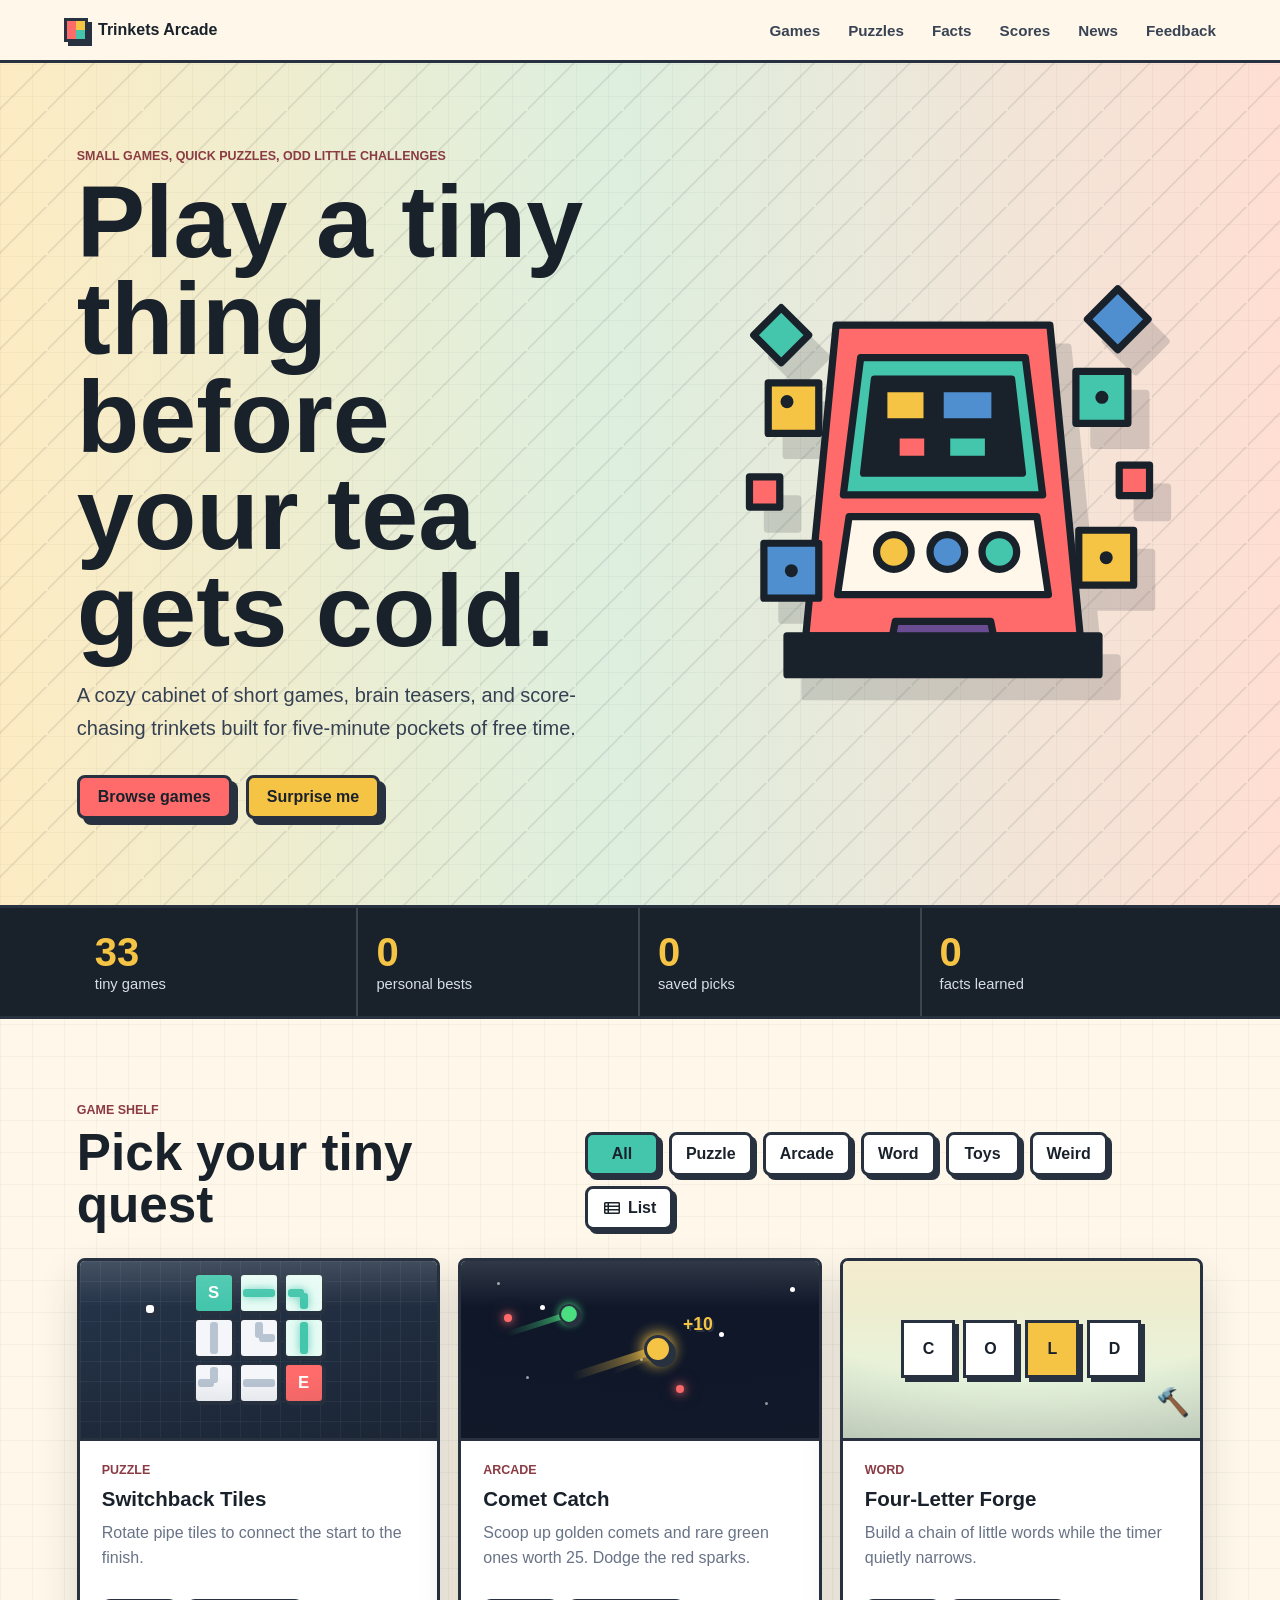
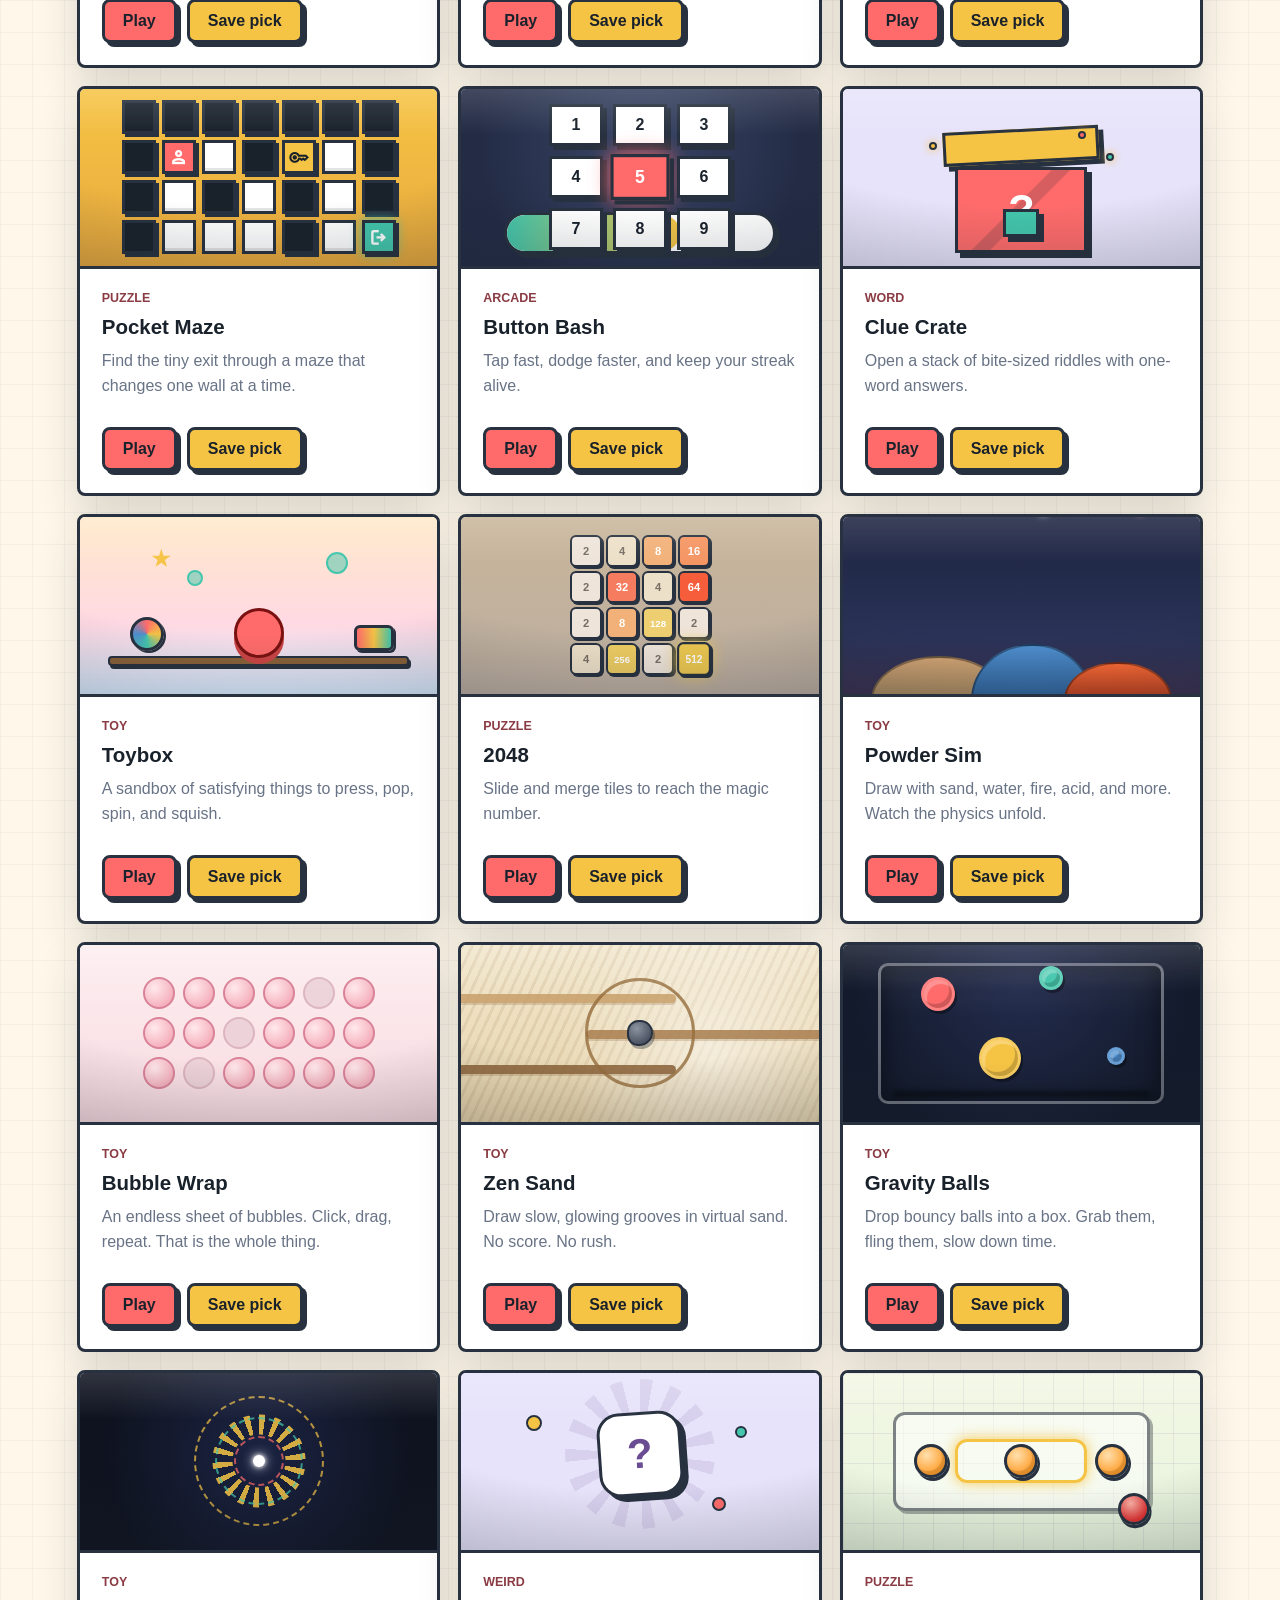
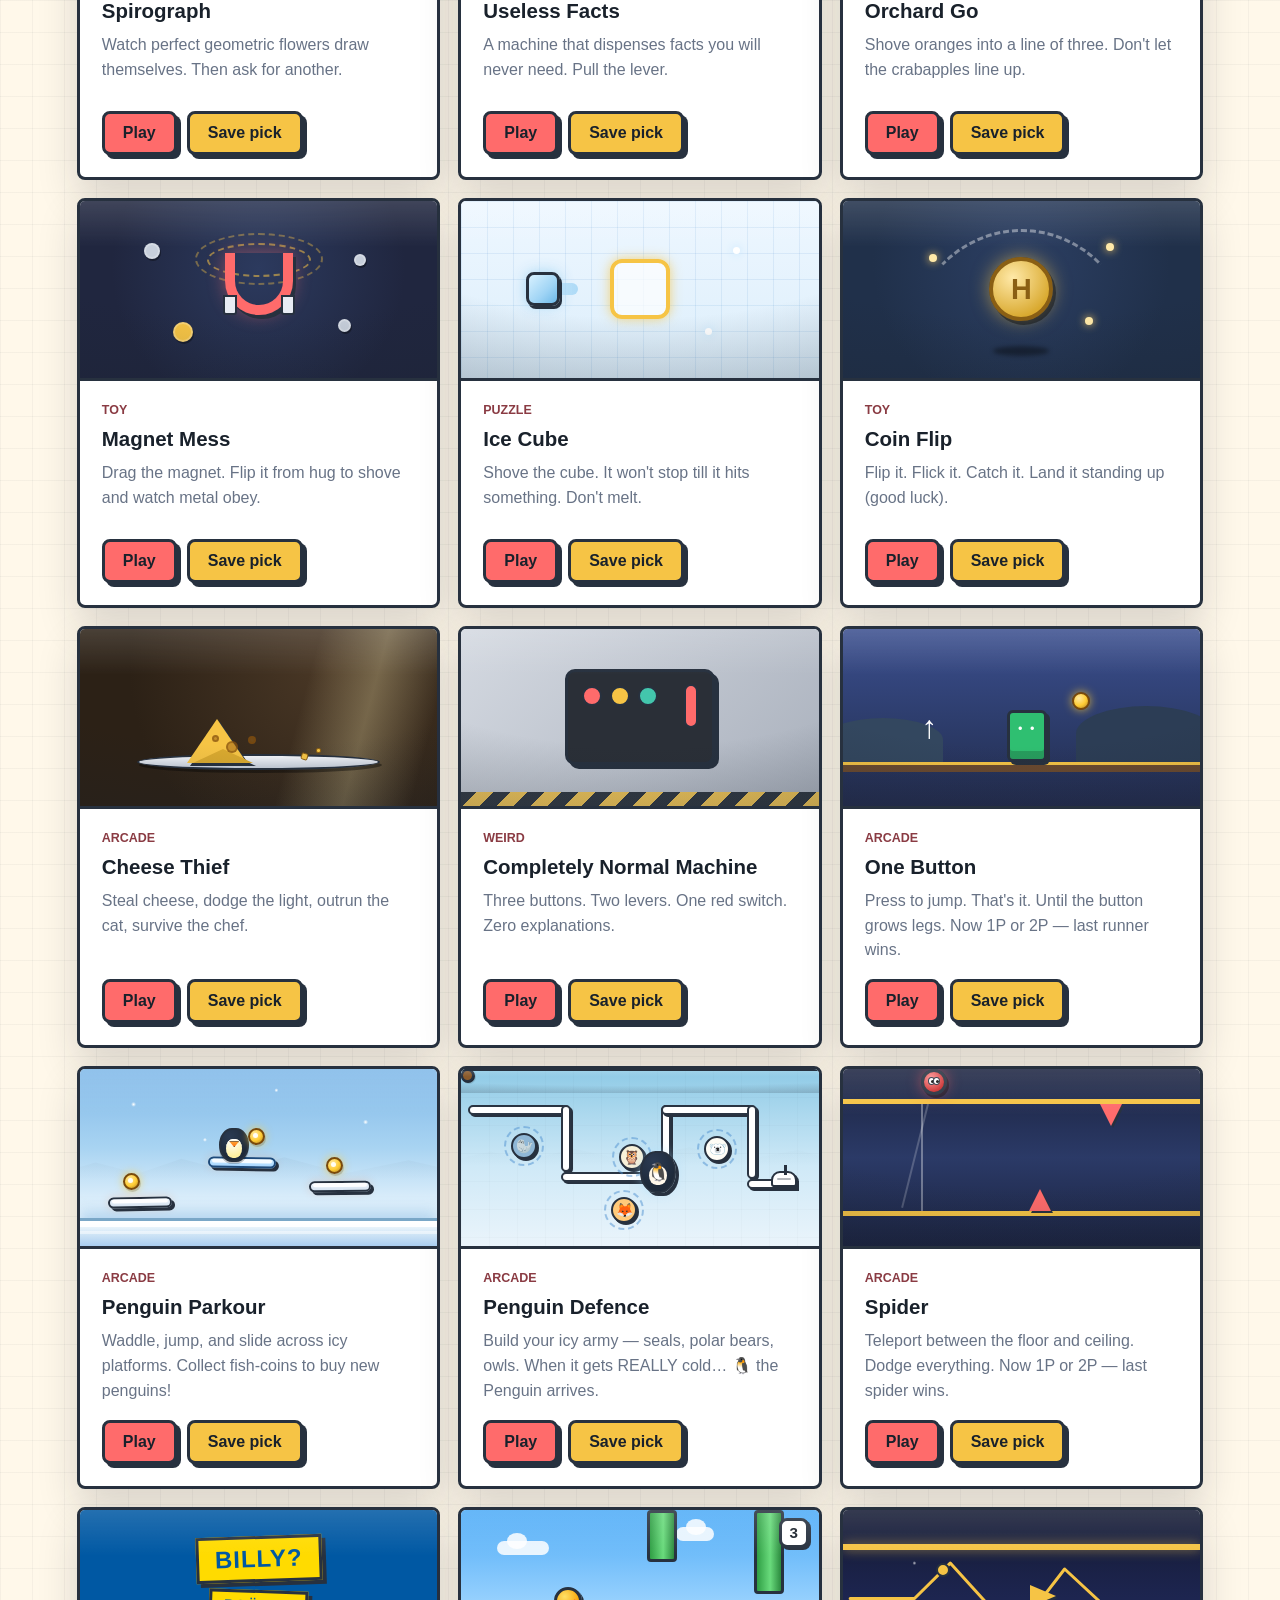
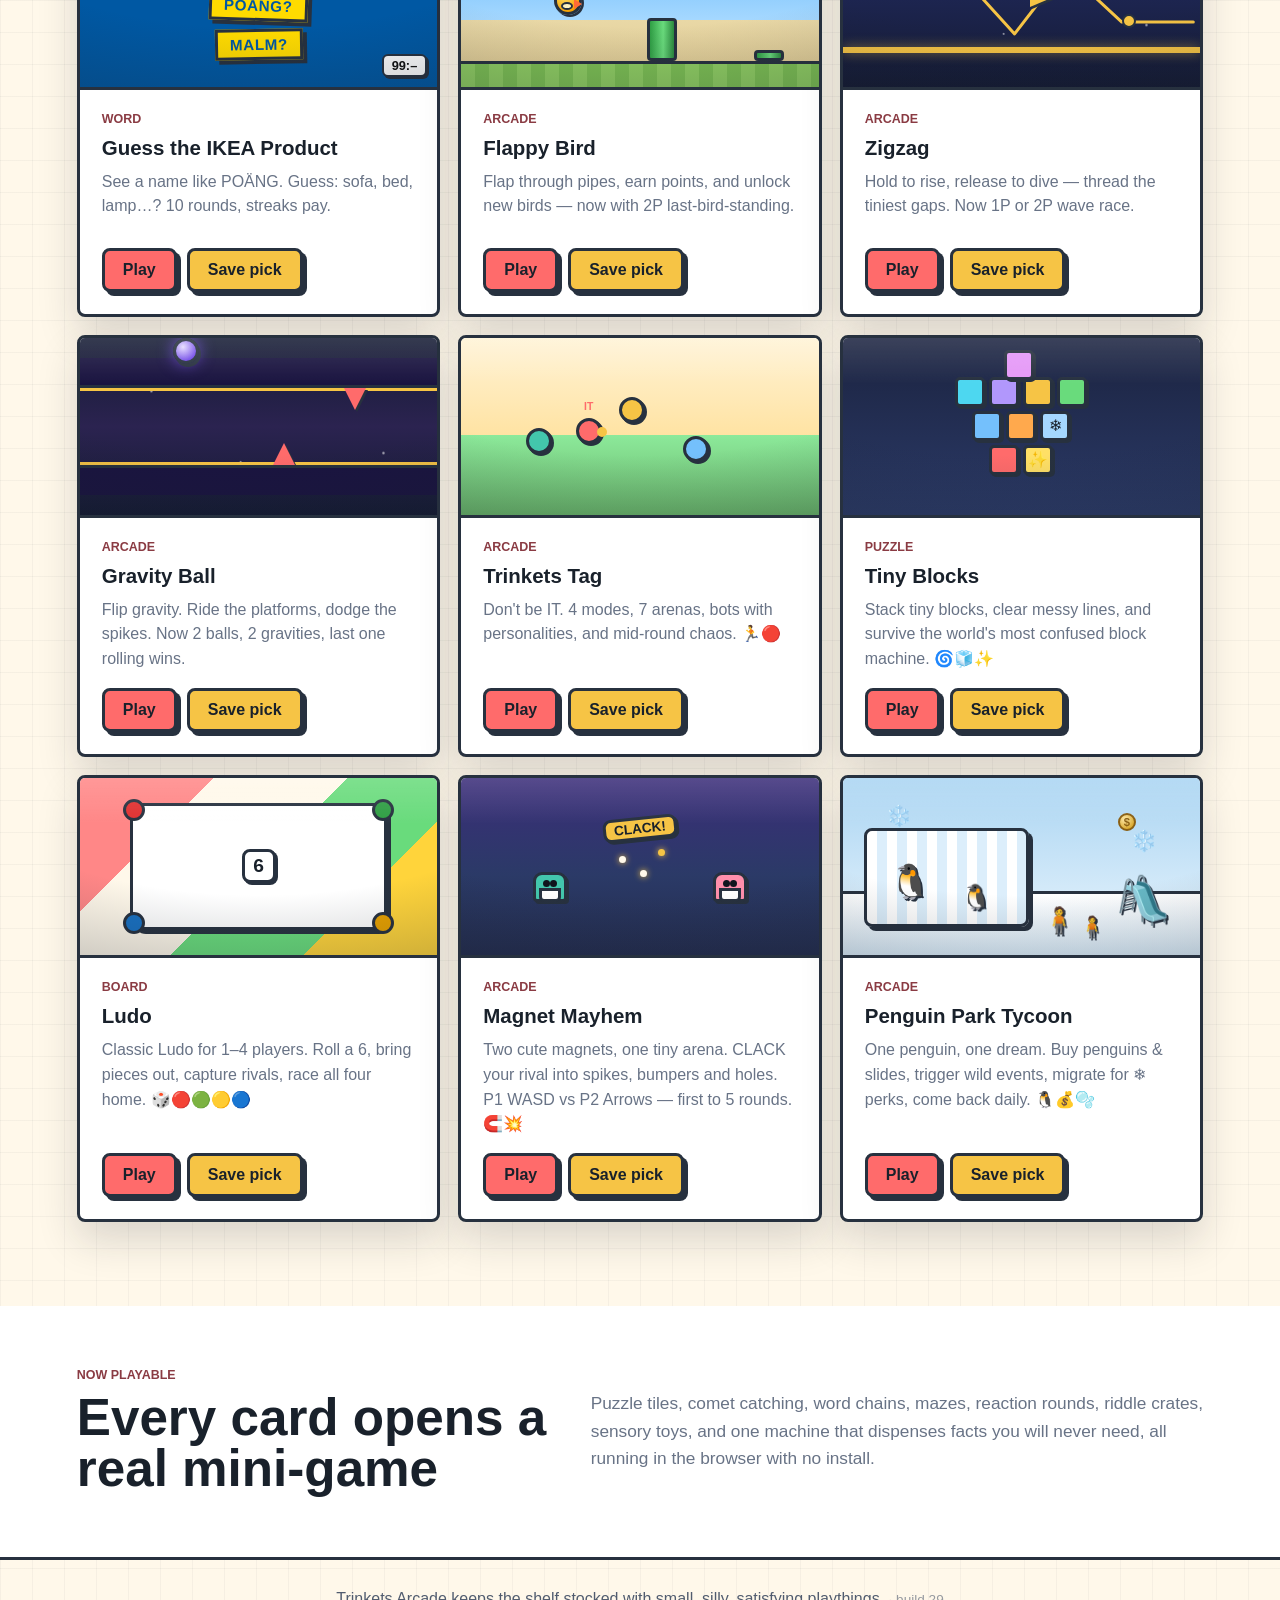
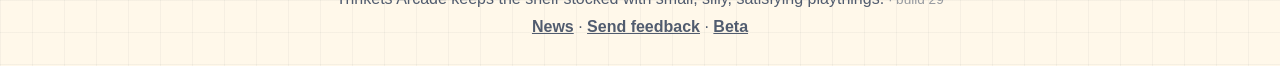
==== index.html @ 8d87e8c1 "Leaderboards: popup board with required names for global posts" ====
<!DOCTYPE html>
<html lang="en">
  <head>
    <meta charset="UTF-8" />
    <meta name="viewport" content="width=device-width, initial-scale=1.0" />
    <meta name="theme-color" content="#fff8ea" />
    <title>Trinkets Arcade</title>
    <meta property="og:title" content="Trinkets Arcade" />
    <meta property="og:description" content="Small games, quick puzzles, odd little challenges built for five-minute pockets of free time." />
    <meta property="og:image" content="https://cosmiccat9784.github.io/trinkets/assets/preview.png" />
    <meta property="og:type" content="website" />
    <meta name="twitter:card" content="summary_large_image" />
    <meta name="twitter:title" content="Trinkets Arcade" />
    <meta name="twitter:description" content="Small games, quick puzzles, odd little challenges built for five-minute pockets of free time." />
    <meta name="twitter:image" content="https://cosmiccat9784.github.io/trinkets/assets/preview.png" />
    <link rel="icon" type="image/svg+xml" href="assets/favicon.svg" />
    <link rel="apple-touch-icon" sizes="180x180" href="assets/apple-touch-icon.png" />
    <link rel="apple-touch-icon" sizes="152x152" href="assets/apple-touch-icon-152x152.png" />
    <link rel="apple-touch-icon" sizes="120x120" href="assets/apple-touch-icon-120x120.png" />
    <meta name="apple-mobile-web-app-capable" content="yes" />
    <meta name="apple-mobile-web-app-title" content="Trinkets Arcade" />
    <meta name="apple-mobile-web-app-status-bar-style" content="default" />
    <meta name="mobile-web-app-capable" content="yes" />
    <meta name="trinkets-build" content="dev" />
    <link rel="stylesheet" href="https://fonts.googleapis.com/css2?family=Material+Symbols+Outlined:opsz,wght,FILL,GRAD@24,400,0,0" />
    <link rel="stylesheet" href="styles.css?v=30" />
    <link rel="stylesheet" href="penguin-tycoon.css?v=29" />
  </head>
  <body>
    <div class="small-screen-warning" role="alert"><span class="material-symbols-outlined" aria-hidden="true">warning</span> Trinkets Arcade is not supported on very small screens — please enlarge your window or rotate your device.</div>
    <header class="topbar">
      <a class="brand" href="#home" aria-label="Trinkets Arcade home">
        <span class="brand-mark" aria-hidden="true"></span>
        <span>Trinkets Arcade</span>
      </a>
      <nav aria-label="Primary navigation">
        <a href="#games" data-nav-filter="all">Games</a>
        <a href="#games" data-nav-filter="puzzle">Puzzles</a>
        <a href="#games" id="navFacts">Facts</a>
        <a href="#scores">Scores</a>
        <a href="#leaderboards" data-beta>Leaderboards</a>
        <a href="news.html">News</a>
        <a href="feedback.html">Feedback</a>
      </nav>
    </header>

    <main id="home">
      <section class="hero" aria-labelledby="hero-title">
        <div class="hero-copy">
          <p class="eyebrow">Small games, quick puzzles, odd little challenges</p>
          <h1 id="hero-title">Play a tiny thing before your tea gets cold.</h1>
          <p>
            A cozy cabinet of short games, brain teasers, and score-chasing
            trinkets built for five-minute pockets of free time.
          </p>
          <div class="hero-actions">
            <a class="primary-button" href="#games">Browse games</a>
            <button class="secondary-button" id="surpriseBtn" type="button">Surprise me</button>
            <button class="secondary-button" id="lbOpenHero" data-beta type="button">🏆 View leaderboards</button>
          </div>
        </div>
        <img
          class="hero-art"
          src="assets/arcade-cabinet.svg"
          alt="A bright arcade cabinet surrounded by puzzle tiles and game pieces"
        />
      </section>

      <section class="quick-stats" id="scores" aria-label="Arcade stats">
        <div>
          <strong id="statGames">21</strong>
          <span>tiny games</span>
        </div>
        <div>
          <strong id="statBests">0</strong>
          <span>personal bests</span>
        </div>
        <div>
          <strong id="favoriteCount">0</strong>
          <span>saved picks</span>
        </div>
        <div>
          <strong id="statFacts">0</strong>
          <span>facts learned</span>
        </div>
      </section>

      <div class="lb-popup" id="leaderboards" data-beta hidden>
        <div class="lb-popup-card" role="dialog" aria-modal="true" aria-labelledby="lb-title">
          <div class="section-heading lb-popup-head">
            <div>
              <p class="eyebrow">Hall of fame</p>
              <h2 id="lb-title">Leaderboards</h2>
            </div>
            <button class="close-button" id="lbClose" type="button" aria-label="Close leaderboards">x</button>
          </div>
          <p class="lb-sub">Trial: Comet Catch, Button Bash, 2048, Flappy Bird and Tiny Blocks now post 🌍 global scores. Other games keep local bests on this device. <strong><span id="lbCount">0</span> local runs</strong> logged.</p>
          <div class="lb-controls">
            <label class="lb-name">Name
              <input class="game-input lb-name-input" id="lbName" maxlength="12" autocomplete="off" placeholder="Required" />
            </label>
            <button class="secondary-button lb-clear" id="lbClear" type="button">Clear</button>
          </div>
          <p class="lb-name-hint" id="lbNameHint" hidden></p>
          <div class="lb-layout">
            <div class="lb-games" id="lbGames" role="tablist" aria-label="Choose a game"></div>
            <div class="lb-board-wrap">
              <h3 id="lbBoardTitle">Pick a game</h3>
              <p class="lb-meta" id="lbBoardMeta"></p>
              <ol class="lb-board" id="lbBoard"></ol>
              <p class="lb-empty" id="lbEmpty"></p>
            </div>
          </div>
          <div class="lb-all" id="lbAll" aria-label="Arcade champions"></div>
        </div>
      </div>

      <section class="library" id="games" aria-labelledby="games-title">
        <div class="section-heading">
          <div>
            <p class="eyebrow">Game shelf</p>
            <h2 id="games-title">Pick your tiny quest</h2>
          </div>
          <div class="filters" aria-label="Filter games">
            <button class="filter active" type="button" data-filter="all" aria-pressed="true">All</button>
            <button class="filter" type="button" data-filter="puzzle" aria-pressed="false">Puzzle</button>
            <button class="filter" type="button" data-filter="arcade" aria-pressed="false">Arcade</button>
            <button class="filter" type="button" data-filter="word" aria-pressed="false">Word</button>
            <button class="filter" type="button" data-filter="toys" aria-pressed="false">Toys</button>
            <button class="filter" type="button" data-filter="weird" aria-pressed="false">Weird</button>
            <button class="filter view-toggle" id="viewToggle" type="button" aria-pressed="false" title="Switch to list view"><span class="material-symbols-outlined" aria-hidden="true">view_list</span><span class="view-toggle-label">List</span></button>
          </div>
        </div>

        <div class="game-grid" id="gameGrid">
          <article class="game-card" data-category="puzzle" data-game="switchback">
            <div class="game-art tile-art" aria-hidden="true">
              <span class="ta-tile ta-start">S</span><span class="ta-tile ta-h lit"></span><span class="ta-tile ta-elbow-dl lit"></span>
              <span class="ta-tile ta-v"></span><span class="ta-tile ta-elbow-ur"></span><span class="ta-tile ta-v lit"></span>
              <span class="ta-tile ta-elbow-ul"></span><span class="ta-tile ta-h"></span><span class="ta-tile ta-finish">E</span>
              <span class="ta-flow"></span>
            </div>
            <div class="game-content">
              <p class="tag">Puzzle</p>
              <h3>Switchback Tiles</h3>
              <p>Rotate pipe tiles to connect the start to the finish.</p>
              <div class="card-actions">
                <button class="play-button" type="button">Play</button>
                <button class="save-button" type="button">Save pick</button>
              </div>
            </div>
          </article>

          <article class="game-card" data-category="arcade" data-game="comet">
            <div class="game-art comet-art" aria-hidden="true">
              <span class="comet-star sm" style="top:12%;left:10%"></span>
              <span class="comet-star" style="top:25%;left:22%"></span>
              <span class="comet-star sm" style="top:65%;left:18%"></span>
              <span class="comet-star" style="top:40%;left:72%"></span>
              <span class="comet-star sm" style="top:80%;left:85%"></span>
              <span class="comet-star" style="top:15%;left:92%"></span>
              <span class="comet-star sm" style="top:55%;left:50%"></span>
              <span class="comet-spark" style="top:30%;left:12%"></span>
              <span class="comet-spark" style="top:70%;left:60%"></span>
              <span class="comet-glow"></span>
              <span class="comet-flyer">
                <span class="comet-trail"></span>
                <span class="comet-trail trail-2"></span>
                <span class="comet-body"></span>
              </span>
              <span class="comet-flyer green">
                <span class="comet-trail"></span>
                <span class="comet-body"></span>
              </span>
              <span class="comet-popup">+10</span>
            </div>
            <div class="game-content">
              <p class="tag">Arcade</p>
              <h3>Comet Catch</h3>
              <p>Scoop up golden comets and rare green ones worth 25. Dodge the red sparks.</p>
              <div class="card-actions">
                <button class="play-button" type="button">Play</button>
                <button class="save-button" type="button">Save pick</button>
              </div>
            </div>
          </article>

          <article class="game-card" data-category="word" data-game="forge">
            <div class="game-art word-art" aria-hidden="true">
              <span>C</span><span>O</span><span class="forge-change">L</span><span>D</span>
              <span class="forge-anvil" aria-hidden="true">🔨</span>
            </div>
            <div class="game-content">
              <p class="tag">Word</p>
              <h3>Four-Letter Forge</h3>
              <p>Build a chain of little words while the timer quietly narrows.</p>
              <div class="card-actions">
                <button class="play-button" type="button">Play</button>
                <button class="save-button" type="button">Save pick</button>
              </div>
            </div>
          </article>

          <article class="game-card" data-category="puzzle" data-game="maze">
            <div class="game-art maze-art" aria-hidden="true">
              <span class="maze-thumb-wall"></span><span class="maze-thumb-wall"></span><span class="maze-thumb-wall"></span><span class="maze-thumb-wall"></span><span class="maze-thumb-wall"></span><span class="maze-thumb-wall"></span><span class="maze-thumb-wall"></span>
              <span class="maze-thumb-wall"></span><span class="maze-thumb-player material-symbols-outlined">person</span><span></span><span class="maze-thumb-wall"></span><span class="maze-thumb-key-cell material-symbols-outlined">key</span><span></span><span class="maze-thumb-wall"></span>
              <span class="maze-thumb-wall"></span><span></span><span class="maze-thumb-wall"></span><span></span><span class="maze-thumb-wall"></span><span></span><span class="maze-thumb-wall"></span>
              <span class="maze-thumb-wall"></span><span></span><span></span><span></span><span class="maze-thumb-wall"></span><span></span><span class="maze-thumb-exit-cell material-symbols-outlined">logout</span>
            </div>
            <div class="game-content">
              <p class="tag">Puzzle</p>
              <h3>Pocket Maze</h3>
              <p>Find the tiny exit through a maze that changes one wall at a time.</p>
              <div class="card-actions">
                <button class="play-button" type="button">Play</button>
                <button class="save-button" type="button">Save pick</button>
              </div>
            </div>
          </article>

          <article class="game-card" data-category="arcade" data-game="bash">
            <div class="game-art paddle-art" aria-hidden="true">
              <span>1</span><span>2</span><span>3</span>
              <span>4</span><span class="lit">5</span><span>6</span>
              <span>7</span><span>8</span><span>9</span>
              <span class="bash-timer"></span>
            </div>
            <div class="game-content">
              <p class="tag">Arcade</p>
              <h3>Button Bash</h3>
              <p>Tap fast, dodge faster, and keep your streak alive.</p>
              <div class="card-actions">
                <button class="play-button" type="button">Play</button>
                <button class="save-button" type="button">Save pick</button>
              </div>
            </div>
          </article>

          <article class="game-card" data-category="word" data-game="clue">
            <div class="game-art clue-art" aria-hidden="true">
              <span class="crate-lid"></span>
              <span class="crate-body">?</span>
              <span class="crate-lock"></span>
              <span class="crate-spark k1"></span>
              <span class="crate-spark k2"></span>
              <span class="crate-spark k3"></span>
            </div>
            <div class="game-content">
              <p class="tag">Word</p>
              <h3>Clue Crate</h3>
              <p>Open a stack of bite-sized riddles with one-word answers.</p>
              <div class="card-actions">
                <button class="play-button" type="button">Play</button>
                <button class="save-button" type="button">Save pick</button>
              </div>
            </div>
          </article>

          <article class="game-card" data-category="toys" data-game="toybox">
            <div class="game-art toybox-art" aria-hidden="true">
              <span class="toybox-shelf"></span>
              <span class="toybox-btn"></span>
              <span class="toybox-bubble"></span>
              <span class="toybox-bubble toybox-bubble-2"></span>
              <span class="toybox-star"></span>
              <span class="toybox-spinner-toy"></span>
              <span class="toybox-gradient-toy"></span>
            </div>
            <div class="game-content">
              <p class="tag">Toy</p>
              <h3>Toybox</h3>
              <p>A sandbox of satisfying things to press, pop, spin, and squish.</p>
              <div class="card-actions">
                <button class="play-button" type="button">Play</button>
                <button class="save-button" type="button">Save pick</button>
              </div>
            </div>
          </article>

          <article class="game-card" data-category="puzzle" data-game="thousand">
            <div class="game-art thousand-art" aria-hidden="true">
              <span class="thousand-tile t2">2</span>
              <span class="thousand-tile t4">4</span>
              <span class="thousand-tile t8">8</span>
              <span class="thousand-tile t16">16</span>
              <span class="thousand-tile t2">2</span>
              <span class="thousand-tile t32">32</span>
              <span class="thousand-tile t4">4</span>
              <span class="thousand-tile t64">64</span>
              <span class="thousand-tile t2">2</span>
              <span class="thousand-tile t8">8</span>
              <span class="thousand-tile t128">128</span>
              <span class="thousand-tile t2">2</span>
              <span class="thousand-tile t4">4</span>
              <span class="thousand-tile t256">256</span>
              <span class="thousand-tile t2">2</span>
              <span class="thousand-tile t512">512</span>
            </div>
            <div class="game-content">
              <p class="tag">Puzzle</p>
              <h3>2048</h3>
              <p>Slide and merge tiles to reach the magic number.</p>
              <div class="card-actions">
                <button class="play-button" type="button">Play</button>
                <button class="save-button" type="button">Save pick</button>
              </div>
            </div>
          </article>

          <article class="game-card" data-category="toys" data-game="powder">
            <div class="game-art powder-art" aria-hidden="true">
              <span class="powder-grain pg1"></span>
              <span class="powder-grain pg2"></span>
              <span class="powder-grain pg3"></span>
              <span class="powder-grain pg4"></span>
              <span class="powder-grain pg5"></span>
              <span class="powder-grain pg6"></span>
              <span class="powder-grain pg7"></span>
              <span class="powder-grain pg8"></span>
              <span class="powder-grain pg9"></span>
              <span class="powder-grain pg10"></span>
              <span class="powder-pile pp1"></span>
              <span class="powder-pile pp2"></span>
              <span class="powder-pile pp3"></span>
            </div>
            <div class="game-content">
              <p class="tag">Toy</p>
              <h3>Powder Sim</h3>
              <p>Draw with sand, water, fire, acid, and more. Watch the physics unfold.</p>
              <div class="card-actions">
                <button class="play-button" type="button">Play</button>
                <button class="save-button" type="button">Save pick</button>
              </div>
            </div>
          </article>

          <article class="game-card" data-category="toys" data-game="wrap">
            <div class="game-art wrap-art" aria-hidden="true">
              <span class="wrap-dot demo"></span><span class="wrap-dot"></span><span class="wrap-dot"></span><span class="wrap-dot"></span><span class="wrap-dot flat"></span><span class="wrap-dot"></span>
              <span class="wrap-dot"></span><span class="wrap-dot"></span><span class="wrap-dot flat"></span><span class="wrap-dot"></span><span class="wrap-dot"></span><span class="wrap-dot"></span>
              <span class="wrap-dot"></span><span class="wrap-dot flat"></span><span class="wrap-dot"></span><span class="wrap-dot"></span><span class="wrap-dot"></span><span class="wrap-dot"></span>
            </div>
            <div class="game-content">
              <p class="tag">Toy</p>
              <h3>Bubble Wrap</h3>
              <p>An endless sheet of bubbles. Click, drag, repeat. That is the whole thing.</p>
              <div class="card-actions">
                <button class="play-button" type="button">Play</button>
                <button class="save-button" type="button">Save pick</button>
              </div>
            </div>
          </article>

          <article class="game-card" data-category="toys" data-game="zen">
            <div class="game-art zen-art" aria-hidden="true">
              <span class="zen-line zl1"></span>
              <span class="zen-line zl2"></span>
              <span class="zen-line zl3"></span>
              <span class="zen-ripple zr1"></span>
              <span class="zen-ripple zr2"></span>
              <span class="zen-stone"></span>
            </div>
            <div class="game-content">
              <p class="tag">Toy</p>
              <h3>Zen Sand</h3>
              <p>Draw slow, glowing grooves in virtual sand. No score. No rush.</p>
              <div class="card-actions">
                <button class="play-button" type="button">Play</button>
                <button class="save-button" type="button">Save pick</button>
              </div>
            </div>
          </article>

          <article class="game-card" data-category="toys" data-game="gravity">
            <div class="game-art gravity-art" aria-hidden="true">
              <span class="grav-box"></span>
              <span class="grav-ball gb1"></span>
              <span class="grav-ball gb2"></span>
              <span class="grav-ball gb3"></span>
              <span class="grav-ball gb4"></span>
              <span class="grav-floor"></span>
            </div>
            <div class="game-content">
              <p class="tag">Toy</p>
              <h3>Gravity Balls</h3>
              <p>Drop bouncy balls into a box. Grab them, fling them, slow down time.</p>
              <div class="card-actions">
                <button class="play-button" type="button">Play</button>
                <button class="save-button" type="button">Save pick</button>
              </div>
            </div>
          </article>

          <article class="game-card" data-category="toys" data-game="spiro">
            <div class="game-art spiro-art" aria-hidden="true">
              <span class="spiro-flower"></span>
              <span class="spiro-ring sr1"></span>
              <span class="spiro-ring sr2"></span>
              <span class="spiro-ring sr3"></span>
              <span class="spiro-core"></span>
            </div>
            <div class="game-content">
              <p class="tag">Toy</p>
              <h3>Spirograph</h3>
              <p>Watch perfect geometric flowers draw themselves. Then ask for another.</p>
              <div class="card-actions">
                <button class="play-button" type="button">Play</button>
                <button class="save-button" type="button">Save pick</button>
              </div>
            </div>
          </article>

          <article class="game-card" data-category="weird" data-game="facts">
            <div class="game-art facts-art" aria-hidden="true">
              <span class="facts-bubble">?</span>
              <span class="facts-dot fd1"></span>
              <span class="facts-dot fd2"></span>
              <span class="facts-dot fd3"></span>
            </div>
            <div class="game-content">
              <p class="tag">Weird</p>
              <h3>Useless Facts</h3>
              <p>A machine that dispenses facts you will never need. Pull the lever.</p>
              <div class="card-actions">
                <button class="play-button" type="button">Play</button>
                <button class="save-button" type="button">Save pick</button>
              </div>
            </div>
          </article>

          <article class="game-card" data-category="puzzle" data-game="orchard">
            <div class="game-art orchard-art" aria-hidden="true">
              <span class="orch-board"></span>
              <span class="orch-dot od1"></span>
              <span class="orch-dot od2"></span>
              <span class="orch-dot od3"></span>
              <span class="orch-winring"></span>
              <span class="orch-ex" aria-hidden="true"></span>
            </div>
            <div class="game-content">
              <p class="tag">Puzzle</p>
              <h3>Orchard Go</h3>
              <p>Shove oranges into a line of three. Don't let the crabapples line up.</p>
              <div class="card-actions">
                <button class="play-button" type="button">Play</button>
                <button class="save-button" type="button">Save pick</button>
              </div>
            </div>
          </article>

          <article class="game-card" data-category="toys" data-game="magnet">
            <div class="game-art magnet-art" aria-hidden="true">
              <span class="magnet-u"></span>
              <span class="magnet-field mf1"></span>
              <span class="magnet-field mf2"></span>
              <span class="magnet-dot md1"></span>
              <span class="magnet-dot md2"></span>
              <span class="magnet-dot md3"></span>
              <span class="magnet-dot md4"></span>
            </div>
            <div class="game-content">
              <p class="tag">Toy</p>
              <h3>Magnet Mess</h3>
              <p>Drag the magnet. Flip it from hug to shove and watch metal obey.</p>
              <div class="card-actions">
                <button class="play-button" type="button">Play</button>
                <button class="save-button" type="button">Save pick</button>
              </div>
            </div>
          </article>

          <article class="game-card" data-category="puzzle" data-game="ice">
            <div class="game-art ice-art" aria-hidden="true">
              <span class="ice-gridlines"></span>
              <span class="ice-target"></span>
              <span class="ice-trail"></span>
              <span class="ice-cube-thumb"></span>
              <span class="ice-sparkle is1"></span>
              <span class="ice-sparkle is2"></span>
            </div>
            <div class="game-content">
              <p class="tag">Puzzle</p>
              <h3>Ice Cube</h3>
              <p>Shove the cube. It won't stop till it hits something. Don't melt.</p>
              <div class="card-actions">
                <button class="play-button" type="button">Play</button>
                <button class="save-button" type="button">Save pick</button>
              </div>
            </div>
          </article>

          <article class="game-card" data-category="toys" data-game="coin">
            <div class="game-art coin-art" aria-hidden="true">
              <span class="coin-arc"></span>
              <span class="coin-thumb">H</span>
              <span class="coin-spark cs1"></span>
              <span class="coin-spark cs2"></span>
              <span class="coin-spark cs3"></span>
              <span class="coin-shadow"></span>
            </div>
            <div class="game-content">
              <p class="tag">Toy</p>
              <h3>Coin Flip</h3>
              <p>Flip it. Flick it. Catch it. Land it standing up (good luck).</p>
              <div class="card-actions">
                <button class="play-button" type="button">Play</button>
                <button class="save-button" type="button">Save pick</button>
              </div>
            </div>
          </article>

          <article class="game-card" data-category="arcade" data-game="cheese">
            <div class="game-art cheese-art" aria-hidden="true">
              <span class="cheese-plate"></span>
              <span class="cheese-wedge"></span>
              <span class="cheese-hole ch1"></span>
              <span class="cheese-hole ch2"></span>
              <span class="cheese-hole ch3"></span>
              <span class="cheese-crumb cc1"></span>
              <span class="cheese-crumb cc2"></span>
              <span class="cheese-beam"></span>
            </div>
            <div class="game-content">
              <p class="tag">Arcade</p>
              <h3>Cheese Thief</h3>
              <p>Steal cheese, dodge the light, outrun the cat, survive the chef.</p>
              <div class="card-actions">
                <button class="play-button" type="button">Play</button>
                <button class="save-button" type="button">Save pick</button>
              </div>
            </div>
          </article>

          <article class="game-card" data-category="weird" data-game="machine">
            <div class="game-art machine-art" aria-hidden="true">
              <span class="machine-panel-thumb">
                <span class="machine-dot m1"></span>
                <span class="machine-dot m2"></span>
                <span class="machine-dot m3"></span>
                <span class="machine-lever"></span>
              </span>
            </div>
            <div class="game-content">
              <p class="tag">Weird</p>
              <h3>Completely Normal Machine</h3>
              <p>Three buttons. Two levers. One red switch. Zero explanations.</p>
              <div class="card-actions">
                <button class="play-button" type="button">Play</button>
                <button class="save-button" type="button">Save pick</button>
              </div>
            </div>
          </article>

          <article class="game-card" data-category="arcade" data-game="onebutton">
            <div class="game-art one-art" aria-hidden="true">
              <span class="one-hill h1"></span>
              <span class="one-hill h2"></span>
              <span class="one-coin"></span>
              <span class="one-floor"></span>
              <span class="one-block"></span>
              <span class="one-arrow">↑</span>
            </div>
            <div class="game-content">
              <p class="tag">Arcade</p>
              <h3>One Button</h3>
              <p>Press to jump. That's it. Until the button grows legs. Now 1P or 2P — last runner wins.</p>
              <div class="card-actions">
                <button class="play-button" type="button">Play</button>
                <button class="save-button" type="button">Save pick</button>
              </div>
            </div>
          </article>

          <article class="game-card" data-category="arcade" data-game="penguin">
            <div class="game-art penguin-art" aria-hidden="true">
              <span class="penguin-art-ice"></span>
              <span class="penguin-art-platform p1"></span>
              <span class="penguin-art-platform p2"></span>
              <span class="penguin-art-platform p3"></span>
              <span class="penguin-art-penguin">
                <span class="penguin-art-body"></span>
                <span class="penguin-art-belly"></span>
                <span class="penguin-art-beak"></span>
              </span>
              <span class="penguin-art-coin c1"></span>
              <span class="penguin-art-coin c2"></span>
              <span class="penguin-art-coin c3"></span>
            </div>
            <div class="game-content">
              <p class="tag">Arcade</p>
              <h3>Penguin Parkour</h3>
              <p>Waddle, jump, and slide across icy platforms. Collect fish-coins to buy new penguins!</p>
              <div class="card-actions">
                <button class="play-button" type="button">Play</button>
                <button class="save-button" type="button">Save pick</button>
              </div>
            </div>
          </article>

          <article class="game-card" data-category="arcade" data-game="defence" data-added="2026-09-30">
            <div class="game-art defence-art" aria-hidden="true">
              <span class="defence-art-grid"></span>
              <span class="defence-art-path seg1"></span>
              <span class="defence-art-path seg2"></span>
              <span class="defence-art-path seg3"></span>
              <span class="defence-art-path seg4"></span>
              <span class="defence-art-path seg5"></span>
              <span class="defence-art-path seg6"></span>
              <span class="defence-art-path seg7"></span>
              <span class="defence-art-tower t1">🦭</span>
              <span class="defence-art-tower t2">🦉</span>
              <span class="defence-art-tower t3">🐻‍❄️</span>
              <span class="defence-art-tower t4">🦊</span>
              <span class="defence-art-base"></span>
              <span class="defence-art-penguin"></span>
              <span class="defence-art-enemy e1"></span>
              <span class="defence-art-enemy e2"></span>
              <span class="defence-art-enemy e3"></span>
            </div>
            <div class="game-content">
              <p class="tag">Arcade · New</p>
              <h3>Penguin Defence</h3>
              <p>Build your icy army — seals, polar bears, owls. When it gets REALLY cold… 🐧 the Penguin arrives.</p>
              <div class="card-actions">
                <button class="play-button" type="button">Play</button>
                <button class="save-button" type="button">Save pick</button>
              </div>
            </div>
          </article>

          <article class="game-card" data-category="arcade" data-game="spider" data-added="2026-09-30">
            <div class="game-art spider-art" aria-hidden="true">
              <span class="spider-art-ceil"></span>
              <span class="spider-art-web w1"></span>
              <span class="spider-art-web w2"></span>
              <span class="spider-art-spider"><span class="spider-eye e1"></span><span class="spider-eye e2"></span></span>
              <span class="spider-art-spike up s1"></span>
              <span class="spider-art-spike down s2"></span>
              <span class="spider-art-floor"></span>
            </div>
            <div class="game-content">
              <p class="tag">Arcade · New</p>
              <h3>Spider</h3>
              <p>Teleport between the floor and ceiling. Dodge everything. Now 1P or 2P — last spider wins.</p>
              <div class="card-actions">
                <button class="play-button" type="button">Play</button>
                <button class="save-button" type="button">Save pick</button>
              </div>
            </div>
          </article>

          <article class="game-card" data-category="word" data-game="ikea" data-added="2026-10-01">
            <div class="game-art ikea-art" aria-hidden="true">
              <span class="ikea-tag">BILLY?</span>
              <span class="ikea-tag small t2">POÄNG?</span>
              <span class="ikea-tag small t3">MALM?</span>
            </div>
            <div class="game-content">
              <p class="tag">Word · New</p>
              <h3>Guess the IKEA Product</h3>
              <p>See a name like POÄNG. Guess: sofa, bed, lamp…? 10 rounds, streaks pay.</p>
              <div class="card-actions">
                <button class="play-button" type="button">Play</button>
                <button class="save-button" type="button">Save pick</button>
              </div>
            </div>
          </article>

          <article class="game-card" data-category="arcade" data-game="flappy" data-added="2026-10-01">
            <div class="game-art flappy-art" aria-hidden="true">
              <span class="flappy-art-cloud c1"></span>
              <span class="flappy-art-cloud c2"></span>
              <span class="flappy-art-pipe top p1"></span>
              <span class="flappy-art-pipe bottom p1"></span>
              <span class="flappy-art-pipe top p2"></span>
              <span class="flappy-art-pipe bottom p2"></span>
              <span class="flappy-art-bird"><span class="flappy-wing"></span></span>
              <span class="flappy-art-ground"></span>
              <span class="flappy-art-score">3</span>
            </div>
            <div class="game-content">
              <p class="tag">Arcade · New</p>
              <h3>Flappy Bird</h3>
              <p>Flap through pipes, earn points, and unlock new birds — now with 2P last-bird-standing.</p>
              <div class="card-actions">
                <button class="play-button" type="button">Play</button>
                <button class="save-button" type="button">Save pick</button>
              </div>
            </div>
          </article>

          <article class="game-card" data-category="arcade" data-game="zigzag" data-added="2026-10-01">
            <div class="game-art zigzag-art" aria-hidden="true">
              <span class="zigzag-art-wall top"></span>
              <span class="zigzag-art-wall bottom"></span>
              <svg class="zigzag-art-trail" viewBox="0 0 100 60" preserveAspectRatio="none">
                <polyline points="2,30 20,30 30,18 48,42 62,20 78,38 98,38" />
              </svg>
              <span class="zigzag-art-plane"></span>
              <span class="zigzag-art-coin c1"></span>
              <span class="zigzag-art-coin c2"></span>
            </div>
            <div class="game-content">
              <p class="tag">Arcade · New</p>
              <h3>Zigzag</h3>
              <p>Hold to rise, release to dive — thread the tiniest gaps. Now 1P or 2P wave race.</p>
              <div class="card-actions">
                <button class="play-button" type="button">Play</button>
                <button class="save-button" type="button">Save pick</button>
              </div>
            </div>
          </article>

          <article class="game-card" data-category="arcade" data-game="gravityball" data-added="2026-10-01">
            <div class="game-art gravball-art" aria-hidden="true">
              <span class="gravball-art-rail top"></span>
              <span class="gravball-art-rail bottom"></span>
              <span class="gravball-art-spike k1"></span>
              <span class="gravball-art-spike k2"></span>
              <span class="gravball-art-ball"></span>
            </div>
            <div class="game-content">
              <p class="tag">Arcade · New</p>
              <h3>Gravity Ball</h3>
              <p>Flip gravity. Ride the platforms, dodge the spikes. Now 2 balls, 2 gravities, last one rolling wins.</p>
              <div class="card-actions">
                <button class="play-button" type="button">Play</button>
                <button class="save-button" type="button">Save pick</button>
              </div>
            </div>
          </article>

          <article class="game-card" data-category="arcade" data-game="tag" data-added="2026-10-02">
            <div class="game-art tag-art" aria-hidden="true">
              <span class="tag-art-runner r1"></span>
              <span class="tag-art-runner r2"></span>
              <span class="tag-art-runner r3"></span>
              <span class="tag-art-runner it"></span>
              <span class="tag-art-burst"></span>
            </div>
            <div class="game-content">
              <p class="tag">Arcade · New</p>
              <h3>Trinkets Tag</h3>
              <p>Don't be IT. 4 modes, 7 arenas, bots with personalities, and mid-round chaos. 🏃🔴</p>
              <div class="card-actions">
                <button class="play-button" type="button">Play</button>
                <button class="save-button" type="button">Save pick</button>
              </div>
            </div>
          </article>

          <article class="game-card" data-category="puzzle" data-game="tinyblocks" data-added="2026-10-01">
            <div class="game-art stack-art" aria-hidden="true">
              <span class="stack-row r1"><i class="sb c1"></i><i class="sb c2"></i><i class="sb c3"></i><i class="sb c4"></i></span>
              <span class="stack-row r2"><i class="sb c5"></i><i class="sb c6"></i><i class="sb ice">❄</i></span>
              <span class="stack-row r3"><i class="sb c7"></i><i class="sb lucky">✨</i></span>
              <span class="stack-fall"></span>
            </div>
            <div class="game-content">
              <p class="tag">Puzzle · New</p>
              <h3>Tiny Blocks</h3>
              <p>Stack tiny blocks, clear messy lines, and survive the world's most confused block machine. 🌀🧊✨</p>
              <div class="card-actions">
                <button class="play-button" type="button">Play</button>
                <button class="save-button" type="button">Save pick</button>
              </div>
            </div>
          </article>

          <article class="game-card" data-category="puzzle" data-game="ludo" data-added="2026-10-02">
            <div class="game-art ludo-art" aria-hidden="true">
              <span class="ludo-art-track"></span>
              <span class="ludo-art-dot dr"></span>
              <span class="ludo-art-dot dg"></span>
              <span class="ludo-art-dot dy"></span>
              <span class="ludo-art-dot db"></span>
              <span class="ludo-art-dice">6</span>
            </div>
            <div class="game-content">
              <p class="tag">Board · New</p>
              <h3>Ludo</h3>
              <p>Classic Ludo for 1–4 players. Roll a 6, bring pieces out, capture rivals, race all four home. 🎲🔴🟢🟡🔵</p>
              <div class="card-actions">
                <button class="play-button" type="button">Play</button>
                <button class="save-button" type="button">Save pick</button>
              </div>
            </div>
          </article>

          <article class="game-card" data-category="arcade" data-game="mayhem" data-added="2026-10-02">
            <div class="game-art mayhem-art" aria-hidden="true">
              <span class="mayhem-mag m1"><span class="mayhem-eye e1"></span><span class="mayhem-eye e2"></span></span>
              <span class="mayhem-mag m2"><span class="mayhem-eye e1"></span><span class="mayhem-eye e2"></span></span>
              <span class="mayhem-clack">CLACK!</span>
              <span class="mayhem-spark s1"></span>
              <span class="mayhem-spark s2"></span>
              <span class="mayhem-spark s3"></span>
            </div>
            <div class="game-content">
              <p class="tag">Arcade · New</p>
              <h3>Magnet Mayhem</h3>
              <p>Two cute magnets, one tiny arena. CLACK your rival into spikes, bumpers and holes. P1 WASD vs P2 Arrows — first to 5 rounds. 🧲💥</p>
              <div class="card-actions">
                <button class="play-button" type="button">Play</button>
                <button class="save-button" type="button">Save pick</button>
              </div>
            </div>
          </article>

          <article class="game-card" data-category="arcade" data-game="tycoon" data-added="2026-10-05">
            <div class="game-art tycoon-art" aria-hidden="true">
              <span class="tycoon-art-ground"></span>
              <span class="tycoon-art-pen"></span>
              <span class="tycoon-art-bird b1">🐧</span>
              <span class="tycoon-art-bird b2">🐧</span>
              <span class="tycoon-art-slide">🛝</span>
              <span class="tycoon-art-visitor v1">🧍</span>
              <span class="tycoon-art-visitor v2">🧍</span>
              <span class="tycoon-art-coin c1">$</span>
              <span class="tycoon-art-flake f1">❄️</span>
              <span class="tycoon-art-flake f2">❄️</span>
            </div>
            <div class="game-content">
              <p class="tag">Arcade · New</p>
              <h3>Penguin Park Tycoon</h3>
              <p>One penguin, one dream. Buy penguins & slides, trigger wild events, migrate for ❄ perks, come back daily. 🐧💰🫧</p>
              <div class="card-actions">
                <button class="play-button" type="button">Play</button>
                <button class="save-button" type="button">Save pick</button>
              </div>
            </div>
          </article>
        </div>
      </section>



      <section class="how-to-play" aria-labelledby="how-title">
        <div>
          <p class="eyebrow">Now playable</p>
          <h2 id="how-title">Every card opens a real mini-game</h2>
        </div>
        <p>
          Puzzle tiles, comet catching, word chains, mazes, reaction rounds,
          riddle crates, sensory toys, and one machine that dispenses facts
          you will never need, all running in the browser with no install.
        </p>
      </section>
    </main>

    <div class="game-modal" id="gameModal" aria-hidden="true">
      <div class="modal-panel" role="dialog" aria-modal="true" aria-labelledby="modalTitle">
        <header class="modal-header">
          <div>
            <p class="eyebrow" id="modalKicker">Mini-game</p>
            <h2 id="modalTitle">Game</h2>
          </div>
          <div class="modal-buttons">
            <button class="feedback-button" id="feedbackButton" type="button" title="Send feedback for this game" aria-label="Send feedback for this game"><span class="material-symbols-outlined">feedback</span></button>
            <button class="embed-button" id="embedButton" type="button" title="Copy embed code" aria-label="Copy embed code"><span class="material-symbols-outlined">code</span></button>
            <button class="close-button" id="closeGame" type="button" aria-label="Close game">x</button>
          </div>
        </header>
        <div class="game-shell" id="gameShell"></div>
      </div>
    </div>

    <footer>
      <p>Trinkets Arcade keeps the shelf stocked with small, silly, satisfying playthings. <span class="build-tag" id="buildTag"></span></p>
      <p class="footer-links"><a href="news.html">News</a> · <a href="feedback.html">Send feedback</a></p>
    </footer>

    <script src="script.js?v=29"></script>
    <script src="beta.js?v=29"></script>
    <script src="powder.js?v=7"></script>
    <script src="toys.js?v=9"></script>
    <script src="facts.js?v=6"></script>
    <script src="orchard.js?v=4"></script>
    <script src="curios.js?v=6"></script>
    <script src="penguin.js?v=10"></script>
    <script src="penguin-defence.js?v=10"></script>
    <script src="spider.js?v=1"></script>
    <script src="ikea.js?v=1"></script>
    <script src="flappy.js?v=1"></script>
    <script src="zigzag.js?v=1"></script>
    <script src="gravityball.js?v=1"></script>
    <script src="tetris.js?v=1"></script>
    <script src="tag.js?v=1"></script>
    <script src="ludo.js?v=1"></script>
    <script src="magnet-mayhem.js?v=1"></script>
    <script src="tile-engine.js?v=29"></script>
    <script src="penguin-tycoon.js?v=29"></script>
    <script src="leaderboards.js?v=4"></script>
  </body>
</html>
---- styles.css ----
.material-symbols-outlined {
  font-family: 'Material Symbols Outlined';
  font-weight: normal;
  font-style: normal;
  font-size: 24px;
  line-height: 1;
  letter-spacing: normal;
  text-transform: none;
  display: inline-block;
  white-space: nowrap;
  word-wrap: normal;
  direction: ltr;
  font-feature-settings: "liga";
  -webkit-font-smoothing: antialiased;
}

:root {
  color-scheme: light;
  --ink: #19212b;
  --paper: #fff8ea;
  --panel: #ffffff;
  --coral: #ff6b6b;
  --mint: #43c6ac;
  --gold: #f6c445;
  --sky: #4f8fcf;
  --plum: #6a4c93;
  --line: #27313f;
  --muted: #687386;
  --cream: #fbf3e2;
  --shadow: 0 18px 40px rgba(25, 33, 43, 0.16);
}

* {
  box-sizing: border-box;
}

[hidden] {
  display: none !important;
}

html {
  scroll-behavior: smooth;
}

body {
  margin: 0;
  min-width: 320px;
  background:
    linear-gradient(90deg, rgba(25, 33, 43, 0.04) 1px, transparent 1px),
    linear-gradient(rgba(25, 33, 43, 0.04) 1px, transparent 1px),
    var(--paper);
  background-size: 32px 32px;
  color: var(--ink);
  font-family: "Trebuchet MS", "Segoe UI", sans-serif;
}

.small-screen-warning {
  display: none;
  position: fixed;
  top: 0;
  left: 0;
  right: 0;
  z-index: 40;
  align-items: center;
  justify-content: center;
  gap: 8px;
  padding: 10px 14px;
  background: var(--coral);
  color: #fff;
  border-bottom: 3px solid var(--line);
  font-weight: 900;
  font-size: 0.85rem;
  line-height: 1.4;
  text-align: center;
}

.small-screen-warning .material-symbols-outlined {
  font-size: 20px;
  flex: 0 0 auto;
}

@media (max-width: 359px), (max-height: 479px) {
  .small-screen-warning {
    display: flex;
  }
}

button,
a {
  font: inherit;
}

button {
  touch-action: manipulation;
}

input[type="range"] {
  touch-action: pan-y;
}

a {
  color: inherit;
  text-decoration: none;
}

.topbar {
  position: sticky;
  top: 0;
  z-index: 10;
  display: flex;
  align-items: center;
  justify-content: space-between;
  gap: 20px;
  padding: 18px clamp(18px, 5vw, 72px);
  background: rgba(255, 248, 234, 0.9);
  border-bottom: 3px solid var(--line);
  backdrop-filter: blur(12px);
  -webkit-backdrop-filter: blur(12px);
}

.brand,
nav {
  display: flex;
  align-items: center;
}

.brand {
  gap: 10px;
  font-weight: 800;
}

.brand-mark {
  width: 24px;
  height: 24px;
  background:
    linear-gradient(90deg, var(--coral) 0 50%, transparent 50%),
    linear-gradient(var(--gold) 0 50%, var(--mint) 50%);
  border: 3px solid var(--line);
  box-shadow: 4px 4px 0 var(--line);
}

nav {
  gap: clamp(12px, 3vw, 28px);
  color: #394354;
  font-size: 0.95rem;
  font-weight: 700;
}

nav a:hover,
nav a:focus-visible {
  color: var(--coral);
}

main {
  overflow: hidden;
}

.hero {
  display: grid;
  grid-template-columns: minmax(0, 1fr) minmax(280px, 520px);
  align-items: center;
  gap: clamp(24px, 5vw, 72px);
  min-height: calc(100vh - 75px);
  min-height: calc(100dvh - 75px);
  padding: clamp(32px, 7vw, 86px) clamp(18px, 6vw, 88px);
  border-bottom: 3px solid var(--line);
  background:
    linear-gradient(135deg, transparent 0 46%, rgba(25, 33, 43, 0.08) 46% 50%, transparent 50%),
    linear-gradient(90deg, rgba(246, 196, 69, 0.24), rgba(67, 198, 172, 0.18) 48%, rgba(255, 107, 107, 0.18));
  background-size: 48px 48px, auto;
}

.hero-copy {
  max-width: 690px;
}

.eyebrow,
.tag {
  margin: 0 0 10px;
  color: #8a3b43;
  font-size: 0.78rem;
  font-weight: 900;
  text-transform: uppercase;
}

h1,
h2,
h3,
p {
  margin-top: 0;
}

h1 {
  max-width: 780px;
  margin-bottom: 20px;
  font-size: clamp(2.6rem, 8vw, 6.6rem);
  line-height: 0.95;
}

h2 {
  margin-bottom: 0;
  font-size: clamp(2rem, 4vw, 3.6rem);
  line-height: 1;
}

h3 {
  margin-bottom: 10px;
  font-size: 1.28rem;
}

.hero p:not(.eyebrow) {
  max-width: 620px;
  color: #354052;
  font-size: clamp(1rem, 1.7vw, 1.25rem);
  line-height: 1.65;
}

.hero-actions {
  display: flex;
  flex-wrap: wrap;
  align-items: center;
  gap: 14px;
  margin-top: 30px;
}

.primary-button,
.secondary-button,
.icon-button,
.filter,
.save-button,
.play-button,
.close-button,
.game-action,
.choice-button,
.maze-control,
.bash-button,
.pipe-tile {
  display: inline-flex;
  align-items: center;
  justify-content: center;
  min-height: 44px;
  border: 3px solid var(--line);
  border-radius: 8px;
  color: var(--ink);
  font-weight: 900;
  cursor: pointer;
  transition: transform 160ms ease, box-shadow 160ms ease, background 160ms ease;
}

.primary-button,
.secondary-button,
.save-button,
.play-button,
.game-action {
  padding: 0 18px;
}

.primary-button {
  background: var(--coral);
  box-shadow: 6px 6px 0 var(--line);
}

.secondary-button {
  padding: 0 18px;
  background: var(--gold);
  box-shadow: 6px 6px 0 var(--line);
}


.primary-button:hover,
.secondary-button:hover,
.filter:hover,
.save-button:hover,
.play-button:hover,
.close-button:hover,
.game-action:hover,
.choice-button:hover,
.maze-control:hover,
.bash-button:hover,
.pipe-tile:hover {
  transform: translate(-2px, -2px);
}

.primary-button:focus-visible,
.secondary-button:focus-visible,
.icon-button:focus-visible,
.filter:focus-visible,
.save-button:focus-visible,
.play-button:focus-visible,
.close-button:focus-visible,
.game-action:focus-visible,
.choice-button:focus-visible,
.maze-control:focus-visible,
.bash-button:focus-visible,
.pipe-tile:focus-visible,

.game-input:focus-visible {
  outline: 4px solid rgba(79, 143, 207, 0.45);
  outline-offset: 3px;
}

.hero-art {
  width: min(100%, 520px);
  min-height: 280px;
  justify-self: center;
  filter: drop-shadow(18px 22px 0 rgba(25, 33, 43, 0.16));
}

.quick-stats,
.library,
.play-zone,
footer {
  padding-inline: clamp(18px, 6vw, 88px);
}

.quick-stats {
  display: grid;
  grid-template-columns: repeat(4, minmax(0, 1fr));
  gap: 0;
  background: var(--ink);
  color: white;
  border-bottom: 3px solid var(--line);
}

.quick-stats div {
  display: grid;
  gap: 4px;
  padding: 24px 18px;
  border-right: 2px solid rgba(255, 255, 255, 0.16);
}

.quick-stats div:last-child {
  border-right: 0;
}

.quick-stats strong {
  color: var(--gold);
  font-size: clamp(1.6rem, 4vw, 2.5rem);
  line-height: 1;
}

.quick-stats span {
  color: #d7dde8;
  font-size: 0.92rem;
}

.library,
.play-zone {
  padding-top: clamp(46px, 7vw, 84px);
  padding-bottom: clamp(46px, 7vw, 84px);
}

.section-heading {
  display: flex;
  align-items: end;
  justify-content: space-between;
  gap: 24px;
  margin-bottom: 28px;
}

.section-heading.compact {
  align-items: center;
}

.filters {
  display: flex;
  flex-wrap: wrap;
  gap: 10px;
}

.filter {
  min-width: 74px;
  padding: 0 14px;
  background: white;
  box-shadow: 4px 4px 0 var(--line);
}

.filter.active {
  background: var(--mint);
}

.view-toggle .material-symbols-outlined {
  font-size: 20px;
}

.view-toggle .view-toggle-label {
  margin-left: 6px;
}

/* ── Tester panel (beta only, carries data-beta itself) ── */
.tester {
  padding: clamp(28px, 5vw, 48px) clamp(18px, 6vw, 88px);
  background: #efe7fb;
  border-bottom: 3px solid var(--line);
}

.tester h2 {
  margin-bottom: 8px;
}

.tester-sub {
  margin: 4px 0 0;
  color: #354052;
  font-weight: 700;
}

.tester-list {
  display: grid;
  gap: 8px;
  max-width: 720px;
  margin: 16px 0 0;
  padding: 0;
  list-style: none;
}

.tester-row {
  display: flex;
  align-items: center;
  justify-content: space-between;
  gap: 10px;
  padding: 8px 12px;
  background: #fff;
  border: 3px solid var(--line);
  border-radius: 8px;
  box-shadow: 3px 3px 0 var(--line);
  font-weight: 900;
}

.tester-actions {
  display: flex;
  flex-wrap: wrap;
  gap: 12px;
  margin-top: 16px;
}

.tester-play {
  min-height: 36px;
  font-size: 0.85rem;
}

/* ── Beta mode: unreleased stuff (data-beta) is stripped for visitors ── */
.beta-banner {
  display: flex;
  flex-wrap: wrap;
  align-items: center;
  justify-content: center;
  gap: 10px;
  padding: 10px 18px;
  background: var(--plum);
  border-bottom: 3px solid var(--line);
  color: #fff;
  font-weight: 900;
  text-align: center;
}

/* ── Shelf list view ── */
.game-grid.list-view {
  grid-template-columns: 1fr;
}

.game-grid.list-view .game-card {
  grid-template-columns: 132px 1fr;
  grid-template-rows: none;
  min-height: 0;
}

.game-grid.list-view .game-art {
  min-height: 132px;
  border-bottom: none;
  border-right: 3px solid var(--line);
  overflow: hidden;
}

.game-grid.list-view .game-content {
  padding: 14px 16px;
}

.game-grid.list-view .game-content p:not(.tag) {
  display: none;
}

.game-grid {
  display: grid;
  grid-template-columns: repeat(3, minmax(0, 1fr));
  gap: 18px;
}

.game-card {
  display: grid;
  grid-template-rows: 180px 1fr;
  overflow: hidden;
  min-height: 410px;
  background: var(--panel);
  border: 3px solid var(--line);
  border-radius: 8px;
  box-shadow: var(--shadow);
}

.game-card.hidden {
  display: none;
}

.game-art {
  position: relative;
  min-height: 180px;
  border-bottom: 3px solid var(--line);
}

.tile-art {
  display: grid;
  grid-template-columns: repeat(3, 36px);
  grid-template-rows: repeat(3, 36px);
  gap: 3px;
  padding: 12px;
  background: var(--cream);
  justify-content: center;
}

.tile-art span {
  border: 2px solid var(--line);
  border-radius: 5px;
  box-shadow: 2px 2px 0 var(--line);
}

.ta-s { background: var(--gold); animation: tile-sweep 3s ease-in-out infinite; }
.ta-e { background: var(--gold); animation: tile-sweep 3s ease-in-out infinite 1.5s; }
.ta-p { background: white; animation: tile-wave 3s ease-in-out infinite; }
.ta-p:nth-child(2) { animation-delay: 0.2s; }
.ta-p:nth-child(3) { animation-delay: 0.4s; }
.ta-p:nth-child(4) { animation-delay: 0.6s; }
.ta-p:nth-child(5) { animation-delay: 0.8s; }
.ta-p:nth-child(6) { animation-delay: 1s; }
.ta-p:nth-child(7) { animation-delay: 1.2s; }
.ta-p:nth-child(8) { animation-delay: 1.4s; }

.comet-art {
  background: #0f1729;
  overflow: hidden;
}

.comet-star {
  position: absolute;
  width: 5px;
  height: 5px;
  background: white;
  border-radius: 50%;
  animation: twinkle 2s ease-in-out infinite;
}
.comet-star.sm { width: 3px; height: 3px; opacity: 0.6; }
.comet-star:nth-child(2) { animation-delay: 0.4s; animation-duration: 2.5s; }
.comet-star:nth-child(3) { animation-delay: 0.9s; animation-duration: 1.8s; }
.comet-star:nth-child(4) { animation-delay: 1.3s; animation-duration: 3s; }
.comet-star:nth-child(5) { animation-delay: 0.2s; animation-duration: 2.2s; }
.comet-star:nth-child(6) { animation-delay: 1.7s; animation-duration: 2.8s; }
.comet-star:nth-child(7) { animation-delay: 0.6s; animation-duration: 1.6s; }

.comet-spark {
  position: absolute;
  width: 8px;
  height: 8px;
  background: var(--coral);
  border-radius: 50%;
  box-shadow: 0 0 8px var(--coral), 0 0 16px rgba(255, 107, 107, 0.6);
  z-index: 4;
  animation: spark-blink 1.5s ease-in-out infinite;
}
.comet-spark + .comet-spark { animation-delay: 0.7s; }

.comet-glow {
  position: absolute;
  width: 60px;
  height: 60px;
  border-radius: 50%;
  background: radial-gradient(circle, rgba(246, 196, 69, 0.3) 0%, transparent 70%);
  top: 50%;
  left: 55%;
  transform: translate(-50%, -50%);
  z-index: 1;
  animation: glow-pulse 5s ease-in-out infinite;
}

.comet-flyer {
  position: absolute;
  top: 50%;
  left: 55%;
  width: 28px;
  height: 28px;
  transform: translate(-50%, -50%);
  z-index: 3;
}

.comet-body {
  position: absolute;
  width: 28px;
  height: 28px;
  background: var(--gold);
  border: 3px solid var(--line);
  border-radius: 50%;
  top: 50%;
  left: 50%;
  transform: translate(-50%, -50%);
  box-shadow: 4px 4px 0 var(--line), 0 0 12px var(--gold);
}

.comet-trail {
  position: absolute;
  width: 90px;
  height: 8px;
  background: linear-gradient(to left, var(--gold), rgba(246, 196, 69, 0.4), transparent);
  top: 50%;
  right: 50%;
  transform-origin: right center;
  transform: translateY(-50%) rotate(-18deg);
  border-radius: 4px;
  opacity: 0.8;
}

.comet-trail.trail-2 {
  width: 50px;
  height: 5px;
  background: linear-gradient(to left, rgba(246, 196, 69, 0.5), transparent);
  top: calc(50% + 5px);
  right: 50%;
  transform-origin: right center;
  transform: translateY(-50%) rotate(-22deg);
  opacity: 0.5;
}

.word-art {
  display: grid;
  grid-template-columns: repeat(4, 54px);
  place-content: center;
  gap: 8px;
  background: #e7f4dc;
}

.word-art span {
  display: grid;
  place-items: center;
  height: 58px;
  background: white;
  border: 3px solid var(--line);
  box-shadow: 4px 4px 0 var(--line);
  font-weight: 900;
  animation: letter-wave 2.5s ease-in-out infinite;
}
.word-art span:nth-child(1) { animation-delay: 0s; }
.word-art span:nth-child(2) { animation-delay: 0.2s; }
.word-art span:nth-child(3) { animation-delay: 0.4s; }
.word-art span:nth-child(4) { animation-delay: 0.6s; }

.maze-art {
  display: grid;
  grid-template-columns: repeat(7, 34px);
  grid-template-rows: repeat(4, 34px);
  place-content: center;
  gap: 6px;
  background: var(--gold);
}

.maze-art span {
  display: grid;
  place-items: center;
  background: white;
  border: 3px solid var(--line);
  box-shadow: 3px 3px 0 var(--line);
  font-weight: 900;
}

.maze-art .maze-thumb-wall {
  background: var(--ink);
}

.maze-art .maze-thumb-player {
  background: var(--coral);
  color: white;
  font-size: 1.2rem;
  animation: player-pulse 1.5s ease-in-out infinite;
}

.maze-art .maze-thumb-key-cell {
  background: var(--gold);
  color: var(--ink);
  font-size: 1.2rem;
  animation: key-wobble 2s ease-in-out infinite;
}

.maze-art .maze-thumb-exit-cell {
  background: var(--mint);
  color: white;
  font-size: 1.2rem;
}

.maze-thumb-icon {
  font-size: 1.4rem;
  line-height: 1;
  color: white;
  pointer-events: none;
}

.paddle-art {
  display: grid;
  grid-template-columns: repeat(3, 54px);
  place-content: center;
  gap: 10px;
  background: #fde6ed;
}

.paddle-art span {
  display: grid;
  place-items: center;
  height: 42px;
  background: white;
  border: 3px solid var(--line);
  box-shadow: 4px 4px 0 var(--line);
  font-weight: 900;
  animation: btn-light 3s ease-in-out infinite;
}
.paddle-art span:nth-child(1) { animation-delay: 0s; }
.paddle-art span:nth-child(2) { animation-delay: 0.3s; }
.paddle-art span:nth-child(3) { animation-delay: 0.6s; }
.paddle-art span:nth-child(4) { animation-delay: 0.9s; }
.paddle-art span:nth-child(5) { animation-delay: 1.2s; }
.paddle-art span:nth-child(6) { animation-delay: 1.5s; }
.paddle-art span:nth-child(7) { animation-delay: 1.8s; }
.paddle-art span:nth-child(8) { animation-delay: 2.1s; }
.paddle-art span:nth-child(9) { animation-delay: 2.4s; }

.clue-art {
  display: grid;
  place-items: center;
  background: #e7e3fa;
}

.clue-art span {
  position: absolute;
  border: 3px solid var(--line);
  box-shadow: 5px 5px 0 var(--line);
}

.clue-art .crate-lid {
  width: 156px;
  height: 34px;
  top: 44px;
  background: var(--gold);
  transform: rotate(-3deg);
  transform-origin: left center;
  animation: lid-bob 3s ease-in-out infinite;
}

.clue-art .crate-body {
  display: grid;
  place-items: center;
  width: 132px;
  height: 86px;
  top: 78px;
  background:
    linear-gradient(135deg, transparent 0 45%, rgba(25, 33, 43, 0.18) 46% 54%, transparent 55%),
    var(--coral);
  color: white;
  font-size: 2.7rem;
  font-weight: 900;
  animation: crate-glow 3s ease-in-out infinite;
}

.clue-art .crate-lock {
  width: 36px;
  height: 28px;
  top: 120px;
  background: var(--mint);
  animation: lock-wiggle 2s ease-in-out infinite;
}

.game-content {
  display: flex;
  flex-direction: column;
  padding: 22px;
}

.game-content p:not(.tag) {
  color: var(--muted);
  line-height: 1.55;
}

.card-actions {
  display: flex;
  flex-wrap: wrap;
  gap: 10px;
  margin-top: auto;
}

.play-button {
  background: var(--coral);
  box-shadow: 4px 4px 0 var(--line);
}

.save-button {
  background: var(--gold);
  box-shadow: 4px 4px 0 var(--line);
}

.save-button.saved {
  background: var(--mint);
}

.play-zone {
  background: #f2efe8;
  border-top: 3px solid var(--line);
  border-bottom: 3px solid var(--line);
}

.how-to-play {
  display: grid;
  grid-template-columns: minmax(0, 0.8fr) minmax(260px, 1fr);
  gap: 24px;
  align-items: center;
  padding: clamp(34px, 6vw, 62px) clamp(18px, 6vw, 88px);
  background: white;
  border-bottom: 3px solid var(--line);
}

.how-to-play p:last-child {
  margin: 0;
  color: var(--muted);
  font-size: 1.08rem;
  line-height: 1.6;
}

body.modal-open {
  overflow: hidden;
}

.game-modal {
  position: fixed;
  inset: 0;
  z-index: 20;
  display: none;
  align-items: stretch;
  justify-content: stretch;
  padding: 0;
  background: rgba(25, 33, 43, 0.72);
}

.game-modal.open {
  display: flex;
}

.modal-panel {
  width: 100%;
  max-width: 100%;
  height: 100vh;
  height: 100dvh;
  max-height: 100vh;
  max-height: 100dvh;
  overflow: auto;
  overscroll-behavior: contain;
  background: var(--paper);
  border: 0;
  border-radius: 0;
  box-shadow: none;
}

.modal-header {
  position: sticky;
  top: 0;
  z-index: 5;
  display: flex;
  justify-content: space-between;
  gap: 20px;
  padding: 22px;
  background: white;
  border-bottom: 3px solid var(--line);
}

.modal-header h2 {
  font-size: clamp(1.8rem, 4vw, 3rem);
}

.close-button {
  flex: 0 0 auto;
  width: 44px;
  height: 44px;
  background: var(--gold);
  box-shadow: 4px 4px 0 var(--line);
  text-transform: uppercase;
}

.modal-buttons {
  display: flex;
  gap: 10px;
  align-items: flex-start;
  flex: 0 0 auto;
}

.embed-button {
  display: inline-flex;
  align-items: center;
  justify-content: center;
  flex: 0 0 auto;
  width: 44px;
  height: 44px;
  background: var(--mint);
  border: 3px solid var(--line);
  border-radius: 8px;
  box-shadow: 4px 4px 0 var(--line);
  color: var(--ink);
  font-weight: 900;
  cursor: pointer;
  transition: transform 160ms ease, box-shadow 160ms ease;
}

.embed-button:hover {
  transform: translate(-2px, -2px);
}

.embed-button .material-symbols-outlined {
  font-size: 22px;
}

.feedback-button {
  display: inline-flex;
  align-items: center;
  justify-content: center;
  flex: 0 0 auto;
  width: 44px;
  height: 44px;
  background: var(--sky);
  border: 3px solid var(--line);
  border-radius: 8px;
  box-shadow: 4px 4px 0 var(--line);
  color: #fff;
  font-weight: 900;
  cursor: pointer;
  transition: transform 160ms ease, box-shadow 160ms ease;
}

.feedback-button:hover {
  transform: translate(-2px, -2px);
}

.feedback-button .material-symbols-outlined {
  font-size: 22px;
}

/* In-game feedback popup (attached to .modal-panel, not .game-layout) */
.fb-popup {
  position: absolute;
  inset: 0;
  z-index: 6;
  display: grid;
  place-items: center;
  padding: 16px;
  background: rgba(25, 33, 43, 0.6);
}

.fb-popup[hidden] {
  display: none !important;
}

.fb-popup-card {
  width: min(480px, 100%);
  max-height: 100%;
  overflow: auto;
  display: grid;
  gap: 12px;
  padding: 20px;
  background: var(--paper);
  border: 3px solid var(--line);
  border-radius: 12px;
  box-shadow: 8px 8px 0 rgba(0, 0, 0, 0.35);
}

.fb-popup-head {
  display: flex;
  align-items: flex-start;
  justify-content: space-between;
  gap: 12px;
}

.fb-popup-head h3 {
  margin: 4px 0 0;
  font-size: 1.4rem;
  line-height: 1.2;
}

.fb-popup-head .eyebrow {
  margin: 0;
}

.fb-popup-x {
  flex: 0 0 auto;
  width: 36px;
  height: 36px;
  background: var(--gold);
  border: 3px solid var(--line);
  border-radius: 8px;
  box-shadow: 3px 3px 0 var(--line);
  font-weight: 900;
  cursor: pointer;
  font-size: 1rem;
  line-height: 1;
}

.fb-popup-x:hover {
  transform: translate(-1px, -1px);
}

.fb-popup-label {
  display: grid;
  gap: 6px;
  font-size: 0.9rem;
  font-weight: 900;
}

.fb-popup-msg {
  min-height: 1.2em;
  margin: 0;
  font-size: 0.85rem;
  font-weight: 800;
  color: #394354;
}

body.embed {
  min-width: 0;
  background: var(--paper);
}

.embed .game-modal {
  position: static;
  display: block;
  padding: 0;
  background: transparent;
}

.embed .modal-panel {
  width: 100%;
  max-width: 100%;
  height: auto;
  min-height: 100dvh;
  max-height: none;
  margin: 0;
  border: 0;
  border-radius: 0;
  box-shadow: none;
}

.embed .close-button {
  display: none;
}

.embed-caption {
  position: fixed;
  left: 50%;
  bottom: 10px;
  transform: translateX(-50%);
  display: flex;
  gap: 10px;
  align-items: center;
  max-width: calc(100vw - 20px);
  padding: 8px 14px;
  overflow: hidden;
  background: var(--ink);
  border-radius: 999px;
  color: #fff;
  font-size: 0.8rem;
  font-weight: 800;
  white-space: nowrap;
  z-index: 30;
  pointer-events: none;
}

.embed-caption .embed-link {
  pointer-events: auto;
  color: var(--gold);
  text-decoration: underline;
}

.embed-stat:empty {
  display: none;
}

.mag-canvas,
.cheese-canvas {
  display: block;
  width: min(100%, 720px);
  aspect-ratio: 3 / 2;
  margin: 0 auto;
  border: 3px solid var(--line);
  border-radius: 12px;
  box-shadow: 8px 8px 0 var(--line);
  cursor: pointer;
  touch-action: none;
}

.mag-canvas {
  background: #20263f;
}

.cheese-canvas {
  background: #4a3524;
  cursor: grab;
}

.coin-canvas {
  display: block;
  width: min(100%, 720px, calc((100dvh - 420px) * 12 / 7));
  aspect-ratio: 12 / 7;
  margin: 0 auto;
  border: 3px solid var(--line);
  border-radius: 12px;
  background: #20304a;
  box-shadow: 8px 8px 0 var(--line);
  cursor: pointer;
  touch-action: none;
}

.coin-stats {
  display: grid;
  grid-template-columns: repeat(auto-fit, minmax(90px, 1fr));
  gap: 10px;
  padding: 14px;
}

.coin-stat {
  display: grid;
  gap: 2px;
  text-align: center;
}

.coin-stat strong {
  font-size: 1.2rem;
}

.coin-stat span {
  color: var(--muted);
  font-size: 0.75rem;
  font-weight: 800;
}

.ice-grid {
  position: relative;
  display: grid;
  grid-template-columns: repeat(6, minmax(0, 1fr));
  gap: 6px;
  width: min(100%, 360px, calc(100dvh - 560px));
  margin: 0 auto;
  touch-action: none;
  user-select: none;
  -webkit-user-select: none;
}

.ice-ghost {
  position: absolute;
  z-index: 2;
  display: grid;
  place-items: center;
  pointer-events: none;
}

.ice-cell {
  display: grid;
  place-items: center;
  aspect-ratio: 1;
  border-radius: 10px;
}

.ice-cell.f {
  background: #fffdf6;
  border: 2px solid rgba(39, 49, 63, 0.14);
}

.ice-cell.w {
  background: var(--ink);
}

.ice-cell.t {
  background: #fff8ea;
  border: 3px solid var(--gold);
  box-shadow: 0 0 10px rgba(246, 196, 69, 0.6);
}

.ice-cube {
  width: 72%;
  height: 72%;
  border-radius: 10px;
  background: linear-gradient(135deg, #d8f1ff 0%, #9fd4f5 60%, #6cb8e8 100%);
  border: 3px solid var(--line);
  transition: transform 0.15s ease;
}

.ice-cube.landed {
  box-shadow: 0 0 0 3px var(--gold), 0 0 16px var(--gold);
}

.nm-panel {
  display: grid;
  gap: 12px;
  padding: 16px;
  background: linear-gradient(135deg, #d4d9e1 0%, #a9b0bc 100%);
  border: 3px solid var(--line);
  border-radius: 12px;
  box-shadow: 6px 6px 0 var(--line);
}

.nm-readout {
  min-height: 52px;
  display: grid;
  place-items: center;
  padding: 8px 12px;
  background: #101418;
  border: 3px solid var(--line);
  border-radius: 8px;
  color: #7dff9a;
  font-family: monospace;
  font-size: 0.95rem;
  font-weight: 700;
  text-align: center;
}

.nm-readout.error {
  color: #ff8080;
}

.nm-meter {
  height: 22px;
  background: #2a2f37;
  border: 3px solid var(--line);
  border-radius: 99px;
  overflow: hidden;
}

.nm-meter-fill {
  height: 100%;
  width: 12%;
  background: linear-gradient(90deg, var(--gold), var(--coral));
  transition: width 0.3s ease;
}

.nm-controls {
  display: grid;
  grid-template-columns: repeat(6, 1fr);
  gap: 10px;
  align-items: center;
}

.nm-btn {
  aspect-ratio: 1;
  border-radius: 50%;
  border: 3px solid var(--line);
  box-shadow: 0 5px 0 rgba(25, 33, 43, 0.55);
  font-size: 1.2rem;
  font-weight: 900;
  cursor: pointer;
  transition: transform 0.08s, box-shadow 0.08s;
}

.nb-a { background: var(--coral); color: #fff; }
.nb-b { background: var(--gold); color: var(--ink); }
.nb-c { background: var(--sky); color: #fff; }

.nm-btn.pressed {
  transform: translateY(4px);
  box-shadow: 0 1px 0 rgba(25, 33, 43, 0.55);
}

.nm-lever {
  grid-row: span 1;
  height: 64px;
  border-radius: 10px;
  border: 3px solid var(--line);
  background: linear-gradient(180deg, #8b93a1 0 50%, #565d68 50% 100%);
  color: #fff;
  font-weight: 900;
  cursor: pointer;
  box-shadow: 0 5px 0 rgba(25, 33, 43, 0.55);
  transition: transform 0.08s, box-shadow 0.08s;
}

.nm-lever.up {
  background: linear-gradient(180deg, #565d68 0 50%, var(--mint) 50% 100%);
  transform: translateY(3px);
  box-shadow: 0 2px 0 rgba(25, 33, 43, 0.55);
}

.nm-switch {
  aspect-ratio: 1;
  border-radius: 12px;
  border: 3px solid var(--line);
  background: radial-gradient(circle at 35% 30%, #ff9a9a, #d62828 70%);
  color: #fff;
  font-size: 1.6rem;
  font-weight: 900;
  cursor: pointer;
  box-shadow: 0 5px 0 #7a1010;
  transition: transform 0.08s, box-shadow 0.08s;
}

.nm-switch:active {
  transform: translateY(4px);
  box-shadow: 0 1px 0 #7a1010;
}

.nm-topline {
  display: flex;
  justify-content: space-between;
  gap: 10px;
  font-size: 0.85rem;
  font-weight: 800;
  color: #2b3547;
}

.magnet-art {
  position: relative;
  background: #20263f;
  overflow: hidden;
}

.magnet-thumb {
  position: absolute;
  left: calc(50% - 21px);
  top: calc(50% - 21px);
  width: 42px;
  height: 42px;
  border-radius: 50%;
  border: 3px solid rgba(255, 255, 255, 0.2);
  animation: magnet-wiggle 2.4s ease-in-out infinite;
}

.magnet-red {
  background: var(--coral);
}

.magnet-dot {
  position: absolute;
  border-radius: 50%;
  background: #c7cfdb;
  border: 2px solid rgba(255, 255, 255, 0.25);
}

.md1 { width: 16px; height: 16px; left: 18%; top: 24%; animation: magnet-orbit 3s ease-in-out infinite; }
.md2 { width: 12px; height: 12px; right: 20%; top: 30%; animation: magnet-orbit 3s ease-in-out infinite 0.7s; }
.md3 { width: 20px; height: 20px; left: 26%; bottom: 20%; background: var(--gold); animation: magnet-orbit 3s ease-in-out infinite 1.3s; }
.md4 { width: 13px; height: 13px; right: 24%; bottom: 26%; animation: magnet-orbit 3s ease-in-out infinite 1.9s; }

@keyframes magnet-wiggle {
  0%, 100% { transform: rotate(-8deg); }
  50% { transform: rotate(8deg); }
}

@keyframes magnet-orbit {
  0%, 100% { transform: translate(0, 0); }
  50% { transform: translate(10px, -12px); }
}

.ice-art {
  position: relative;
  background: #dceefb;
  overflow: hidden;
}

.ice-target {
  position: absolute;
  left: calc(50% - 30px);
  top: calc(50% - 30px);
  width: 60px;
  height: 60px;
  border-radius: 12px;
  border: 4px solid var(--gold);
  box-shadow: 0 0 12px rgba(246, 196, 69, 0.7);
}

.ice-cube-thumb {
  position: absolute;
  left: 18%;
  top: calc(50% - 17px);
  width: 34px;
  height: 34px;
  border-radius: 8px;
  background: linear-gradient(135deg, #d8f1ff 0%, #9fd4f5 60%, #6cb8e8 100%);
  border: 3px solid var(--line);
  animation: ice-slide 2.8s ease-in-out infinite;
}

@keyframes ice-slide {
  0%, 100% { transform: translateX(0); }
  50% { transform: translateX(46px); }
}

.coin-art {
  display: grid;
  place-items: center;
  background: #20304a;
}

.coin-thumb {
  display: grid;
  place-items: center;
  width: 64px;
  height: 64px;
  border-radius: 50%;
  background: radial-gradient(circle at 35% 30%, #ffe9a8, #d9a92f 75%);
  border: 4px solid #8a5f14;
  color: #8a5f14;
  font-size: 1.8rem;
  font-weight: 900;
  animation: coin-flip 1.6s ease-in-out infinite;
}

@keyframes coin-flip {
  0%, 100% { transform: scaleX(1); }
  50% { transform: scaleX(0.15); }
}

.cheese-art {
  position: relative;
  background: #2c2116;
  overflow: hidden;
}

.cheese-wedge {
  position: absolute;
  left: 30%;
  bottom: 24%;
  width: 0;
  height: 0;
  border-left: 30px solid transparent;
  border-right: 30px solid transparent;
  border-bottom: 44px solid var(--gold);
  filter: drop-shadow(3px 3px 0 var(--line));
  animation: cheese-bob 2.2s ease-in-out infinite;
}

.cheese-beam {
  position: absolute;
  right: 0;
  top: 0;
  width: 45%;
  height: 140%;
  background: linear-gradient(105deg, transparent 20%, rgba(255, 240, 180, 0.28) 50%, transparent 80%);
  animation: beam-sweep 3.4s ease-in-out infinite;
}

@keyframes cheese-bob {
  0%, 100% { transform: translateY(0) rotate(-4deg); }
  50% { transform: translateY(-8px) rotate(4deg); }
}

@keyframes beam-sweep {
  0%, 100% { transform: translateX(18px); }
  50% { transform: translateX(-18px); }
}

.machine-art {
  display: grid;
  place-items: center;
  background: linear-gradient(135deg, #d4d9e1 0%, #a9b0bc 100%);
}

.machine-panel-thumb {
  position: relative;
  width: 150px;
  height: 96px;
  background: #2a2f37;
  border: 3px solid var(--line);
  border-radius: 10px;
  box-shadow: 4px 4px 0 var(--line);
}

.machine-dot {
  position: absolute;
  top: 14px;
  width: 20px;
  height: 20px;
  border-radius: 50%;
  border: 2px solid var(--line);
}

.machine-dot.m1 { left: 14px; background: var(--coral); animation: machine-blink 1.8s ease-in-out infinite; }
.machine-dot.m2 { left: 42px; background: var(--gold); animation: machine-blink 1.8s ease-in-out infinite 0.6s; }
.machine-dot.m3 { left: 70px; background: var(--mint); animation: machine-blink 1.8s ease-in-out infinite 1.2s; }

.machine-lever {
  position: absolute;
  right: 14px;
  top: 12px;
  width: 14px;
  height: 44px;
  background: var(--coral);
  border: 2px solid var(--line);
  border-radius: 7px;
  transform-origin: bottom center;
  animation: lever-rock 2.4s ease-in-out infinite;
}

@keyframes machine-blink {
  0%, 100% { opacity: 1; }
  50% { opacity: 0.35; }
}

@keyframes lever-rock {
  0%, 100% { transform: rotate(-14deg); }
  50% { transform: rotate(14deg); }
}

.one-canvas {
  display: block;
  width: min(100%, 720px, calc((100dvh - 420px) * 3 / 2));
  aspect-ratio: 3 / 2;
  margin: 0 auto;
  border: 3px solid var(--line);
  border-radius: 12px;
  box-shadow: 8px 8px 0 var(--line);
  cursor: pointer;
  touch-action: none;
  background: #2b3a67;
}

.one-press {
  width: 100%;
  min-height: 64px;
  font-size: 1.4rem;
  background: var(--gold);
}

.one-decoy {
  min-height: 48px;
  padding: 0 16px;
  font-size: 1rem;
  background: var(--gold);
  opacity: 0.85;
}

.tshake {
  animation: tshake 0.3s linear infinite;
}

@keyframes tshake {
  0% { transform: translate(0, 0); }
  25% { transform: translate(-2px, 1px); }
  50% { transform: translate(2px, -1px); }
  75% { transform: translate(-1px, -2px); }
  100% { transform: translate(1px, 2px); }
}

.one-art {
  position: relative;
  background: #2b3a67;
  overflow: hidden;
}

.one-floor {
  position: absolute;
  left: 0;
  right: 0;
  bottom: 34px;
  height: 10px;
  background: #6b4a2f;
  border-top: 3px solid var(--gold);
}

.one-block {
  position: absolute;
  left: 46%;
  bottom: 44px;
  width: 40px;
  height: 52px;
  background: #2fbf71;
  border: 3px solid var(--line);
  border-radius: 6px;
}

.one-arrow {
  position: absolute;
  left: 22%;
  bottom: 60px;
  color: #fff;
  font-size: 2rem;
  font-weight: 900;
  animation: one-hop 1.2s ease-in-out infinite;
}

@keyframes one-hop {
  0%, 100% { transform: translateY(0); }
  50% { transform: translateY(-18px); }
}

.spider-canvas {
  display: block;
  width: min(100%, 720px, calc((100dvh - 460px) * 3 / 2));
  aspect-ratio: 3 / 2;
  margin: 0 auto;
  border: 3px solid var(--line);
  border-radius: 12px;
  box-shadow: 8px 8px 0 var(--line);
  cursor: pointer;
  touch-action: none;
  background: #1b2340;
}

.spider-art {
  position: relative;
  background: linear-gradient(180deg, #1b2340 0%, #2b3a67 50%, #1b2340 100%);
  overflow: hidden;
}

.spider-art-floor,
.spider-art-ceil {
  position: absolute;
  left: 0;
  right: 0;
  height: 5px;
  background: var(--gold);
}

.spider-art-floor { bottom: 30px; }
.spider-art-ceil { top: 30px; }

.spider-art-spider {
  position: absolute;
  left: 22%;
  width: 26px;
  height: 26px;
  border-radius: 50%;
  background: radial-gradient(circle at 35% 30%, #ff8f8f, #e14b4b 75%);
  border: 3px solid var(--line);
  animation: spider-swap 1.8s ease-in-out infinite;
}

.spider-art-spike {
  position: absolute;
  width: 0;
  height: 0;
  border-left: 11px solid transparent;
  border-right: 11px solid transparent;
}

.spider-art-spike.up {
  bottom: 35px;
  border-bottom: 22px solid var(--coral);
  filter: drop-shadow(2px 2px 0 var(--line));
}

.spider-art-spike.down {
  top: 35px;
  border-top: 22px solid var(--coral);
  filter: drop-shadow(2px 2px 0 var(--line));
}

.spider-art-spike.s1 { left: 52%; }
.spider-art-spike.s2 { left: 72%; }

@keyframes spider-swap {
  0%, 100% { bottom: 38px; top: auto; }
  50% { top: 38px; bottom: auto; }
}

.flappy-canvas {
  display: block;
  width: min(100%, 720px, calc((100dvh - 460px) * 3 / 2));
  aspect-ratio: 3 / 2;
  margin: 0 auto;
  border: 3px solid var(--line);
  border-radius: 12px;
  box-shadow: 8px 8px 0 var(--line);
  cursor: pointer;
  touch-action: none;
  background: #4dabf7;
}

.flappy-art {
  position: relative;
  background: linear-gradient(180deg, #4dabf7 0%, #a5d8ff 62%, #e9d8a6 62%, #dfc98f 100%);
  overflow: hidden;
}

.flappy-art-pipe {
  position: absolute;
  width: 30px;
  background: linear-gradient(90deg, #2f9e44 0%, #69db7c 55%, #2b8a3e 100%);
  border: 3px solid var(--line);
  border-radius: 4px;
}

.flappy-art-pipe.top.p1 { left: 52%; top: 0; height: 52px; }
.flappy-art-pipe.bottom.p1 { left: 52%; top: 108px; bottom: 26px; height: auto; }
.flappy-art-pipe.top.p2 { left: 82%; top: 0; height: 84px; }
.flappy-art-pipe.bottom.p2 { left: 82%; top: 140px; bottom: 26px; height: auto; }

.flappy-art-bird {
  position: absolute;
  left: 26%;
  top: 44%;
  width: 28px;
  height: 28px;
  border-radius: 50%;
  background: radial-gradient(circle at 35% 30%, #ffe066, #f59f00 75%);
  border: 3px solid var(--line);
  box-shadow: 2px 2px 0 var(--line);
  animation: flappy-bob 1.4s ease-in-out infinite;
  z-index: 3;
}

.flappy-art-bird::after {
  content: "";
  position: absolute;
  right: -3px;
  top: 9px;
  border-left: 8px solid #ff6b35;
  border-top: 5px solid transparent;
  border-bottom: 5px solid transparent;
}

.flappy-wing {
  position: absolute;
  left: 4px;
  top: 12px;
  width: 12px;
  height: 8px;
  background: #fff3bf;
  border: 2px solid var(--line);
  border-radius: 50%;
  animation: flappy-wing 0.5s ease-in-out infinite alternate;
}

@keyframes flappy-wing {
  from { transform: rotate(-12deg) scaleY(1); }
  to { transform: rotate(14deg) scaleY(0.6); }
}

.flappy-art-cloud {
  position: absolute;
  height: 14px;
  border-radius: 999px;
  background: rgba(255, 255, 255, 0.85);
  animation: flappy-cloud 7s linear infinite;
}
.flappy-art-cloud.c1 { width: 52px; left: 10%; top: 18%; }
.flappy-art-cloud.c2 { width: 38px; left: 60%; top: 10%; animation-delay: 2.5s; }
.flappy-art-cloud::after {
  content: "";
  position: absolute;
  left: 10px;
  top: -8px;
  width: 20px;
  height: 16px;
  border-radius: 50%;
  background: rgba(255, 255, 255, 0.85);
}
@keyframes flappy-cloud {
  from { transform: translateX(0); }
  to { transform: translateX(-70px); }
}
.flappy-art-ground {
  position: absolute;
  left: 0;
  right: 0;
  bottom: 0;
  height: 26px;
  background: repeating-linear-gradient(90deg, #8fce62 0 14px, #7cbf53 14px 28px);
  border-top: 3px solid var(--line);
}
.flappy-art-score {
  position: absolute;
  right: 10px;
  top: 8px;
  min-width: 30px;
  height: 30px;
  display: grid;
  place-items: center;
  padding: 0 6px;
  background: white;
  border: 3px solid var(--line);
  border-radius: 8px;
  box-shadow: 2px 2px 0 var(--line);
  font-weight: 900;
  font-size: 0.95rem;
  z-index: 4;
}

@keyframes flappy-bob {
  0%, 100% { transform: translateY(0); }
  50% { transform: translateY(-12px); }
}

.zigzag-canvas {
  display: block;
  width: min(100%, 720px, calc((100dvh - 460px) * 3 / 2));
  aspect-ratio: 3 / 2;
  margin: 0 auto;
  border: 3px solid var(--line);
  border-radius: 12px;
  box-shadow: 8px 8px 0 var(--line);
  cursor: pointer;
  touch-action: none;
  background: #141a33;
}

.zigzag-art {
  position: relative;
  background: linear-gradient(180deg, #141a33 0%, #1d2550 50%, #141a33 100%);
  overflow: hidden;
}

.zigzag-art-wall {
  position: absolute;
  left: 0;
  right: 0;
  height: 6px;
  background: var(--gold);
  box-shadow: 0 0 12px rgba(246,196,69,0.55);
}

.zigzag-art-wall.top { top: 34px; }

.zigzag-art-wall.bottom { bottom: 34px; }

.zigzag-art-trail {
  position: absolute;
  inset: 0;
  width: 100%;
  height: 100%;
}

.zigzag-art-trail polyline {
  fill: none;
  stroke: var(--gold);
  stroke-width: 3;
  stroke-linejoin: round;
  stroke-linecap: round;
  vector-effect: non-scaling-stroke;
}

.zigzag-art-plane {
  position: absolute;
  left: calc(56% - 13px);
  top: calc(49% - 11px);
  width: 0;
  height: 0;
  border-top: 11px solid transparent;
  border-bottom: 11px solid transparent;
  border-left: 26px solid var(--gold);
  filter: drop-shadow(2px 2px 0 var(--line));
  animation: zigzag-drift 1.6s ease-in-out infinite;
}

.zigzag-art-coin {
  position: absolute;
  width: 14px;
  height: 14px;
  border-radius: 50%;
  background: var(--gold);
  border: 2px solid var(--line);
}

.zigzag-art-coin.c1 { left: calc(28% - 7px); top: calc(34% - 7px); }
.zigzag-art-coin.c2 { left: calc(80% - 7px); top: calc(63% - 7px); }

@keyframes zigzag-drift {
  0%, 100% { transform: translateY(-8px); }
  50% { transform: translateY(8px); }
}

.zg-shop {
  display: flex;
  flex-wrap: wrap;
  justify-content: center;
  gap: 8px;
}

.zg-skin {
  display: inline-flex;
  align-items: center;
  gap: 6px;
  min-height: 36px;
  padding: 0 10px;
  font-size: 0.8rem;
  font-weight: 800;
  background: white;
  border: 3px solid var(--line);
  border-radius: 8px;
  box-shadow: 3px 3px 0 var(--line);
  cursor: pointer;
  touch-action: manipulation;
}

.zg-skin .dot {
  width: 14px;
  height: 14px;
  border-radius: 50%;
  border: 2px solid var(--line);
  flex: none;
}

.zg-skin.selected {
  background: var(--gold);
}

.zg-skin.locked {
  opacity: 0.8;
}

.gravball-canvas {
  display: block;
  width: min(100%, 720px, calc((100dvh - 460px) * 3 / 2));
  aspect-ratio: 3 / 2;
  margin: 0 auto;
  border: 3px solid var(--line);
  border-radius: 12px;
  box-shadow: 8px 8px 0 var(--line);
  cursor: pointer;
  touch-action: none;
  background: #141a33;
}

.gravball-art {
  position: relative;
  background: linear-gradient(180deg, #141a33 0%, #2b2350 50%, #141a33 100%);
  overflow: hidden;
}

.gravball-art-rail {
  position: absolute;
  left: 0;
  right: 0;
  height: 30px;
  background: #1a1440;
  border: 3px solid var(--line);
}

.gravball-art-rail.top {
  top: 20px;
  border-left: none;
  border-right: none;
  border-top: none;
  box-shadow: 0 3px 0 var(--gold);
}

.gravball-art-rail.bottom {
  bottom: 20px;
  border-left: none;
  border-right: none;
  border-bottom: none;
  box-shadow: 0 -3px 0 var(--gold);
}

.gravball-art-spike {
  position: absolute;
  width: 0;
  height: 0;
  border-left: 11px solid transparent;
  border-right: 11px solid transparent;
  filter: drop-shadow(2px 2px 0 var(--line));
}

.gravball-art-spike.k1 {
  left: 54%;
  bottom: 50px;
  border-bottom: 22px solid var(--coral);
}

.gravball-art-spike.k2 {
  left: 74%;
  top: 50px;
  border-top: 22px solid var(--coral);
}

.gravball-art-ball {
  position: absolute;
  left: 26%;
  width: 26px;
  height: 26px;
  border-radius: 50%;
  background: radial-gradient(circle at 35% 30%, #e5dbff, #7048e8 75%);
  border: 3px solid var(--line);
  animation: gravball-bounce 1.4s ease-in-out infinite;
}

@keyframes gravball-bounce {
  0%, 100% { top: 30%; }
  50% { top: calc(70% - 26px); }
}

.flappy-shop {
  display: flex;
  flex-wrap: wrap;
  justify-content: center;
  gap: 8px;
}

.fl-skin {
  display: inline-flex;
  align-items: center;
  gap: 6px;
  min-height: 36px;
  padding: 0 10px;
  font-size: 0.8rem;
  font-weight: 800;
  background: white;
  border: 3px solid var(--line);
  border-radius: 8px;
  box-shadow: 3px 3px 0 var(--line);
  cursor: pointer;
  touch-action: manipulation;
}

.fl-skin .dot {
  width: 14px;
  height: 14px;
  border-radius: 50%;
  border: 2px solid var(--line);
  flex: none;
}

.fl-skin.selected {
  background: var(--gold);
}

.fl-skin.locked {
  opacity: 0.8;
}

.fl-cheat-overlay {
  position: fixed;
  top: 10px;
  left: 50%;
  transform: translateX(-50%);
  z-index: 30;
  width: min(380px, calc(100vw - 36px));
  pointer-events: none;
}

.fl-cheat-box {
  width: 100%;
  background: var(--paper);
  border: 3px solid var(--line);
  border-radius: 8px;
  box-shadow: 8px 8px 0 rgba(0, 0, 0, 0.35);
  padding: 14px 16px;
  display: grid;
  gap: 10px;
  pointer-events: auto;
}

.fl-cheat-text {
  margin: 0;
  font-weight: 900;
  font-size: 1.05rem;
  text-align: center;
}

.fl-cheat-row {
  display: flex;
  gap: 10px;
  justify-content: center;
}

.fl-cheat-center {
  justify-content: center;
}

.fl-cheat-head {
  display: flex;
  align-items: center;
  gap: 8px;
  font-size: 0.95rem;
}

.fl-cheat-close {
  margin-left: auto;
  width: 28px;
  height: 28px;
  background: var(--coral);
  border: 2px solid var(--line);
  border-radius: 6px;
  box-shadow: 2px 2px 0 var(--line);
  font-size: 1rem;
  font-weight: 900;
  cursor: pointer;
  line-height: 1;
  flex: none;
}

.fl-cheat-input {
  flex: 1;
  min-width: 0;
  width: auto;
}

.fl-cheat-feedback {
  margin: 0;
  font-weight: 800;
  font-size: 0.85rem;
  min-height: 1.2em;
  text-align: center;
}

/* ── Penguin Parkour ── */
.penguin-art {
  position: relative;
  background: linear-gradient(180deg, #7fb8e8 0%, #a9d4f2 45%, #d8ecfa 72%, #eef6fd 100%);
  overflow: hidden;
}
.penguin-art::before {
  content: "";
  position: absolute;
  left: -10%;
  right: -10%;
  top: 38%;
  height: 42%;
  background: linear-gradient(180deg, rgba(25,33,43,0.12) 0%, transparent 60%);
  clip-path: polygon(0 55%, 12% 35%, 22% 50%, 32% 30%, 44% 48%, 56% 28%, 70% 50%, 85% 32%, 100% 52%, 100% 100%, 0 100%);
  opacity: 0.55;
}
.penguin-art-ice {
  position: absolute;
  left: 0;
  right: 0;
  bottom: 0;
  height: 28px;
  background: linear-gradient(180deg, #ffffff 0%, #d6e9f7 45%, #a9cdf0 100%);
  border-top: 3px solid #7aa7c7;
  box-shadow: 0 -6px 14px rgba(140, 190, 230, 0.55), inset 0 3px 0 rgba(255, 255, 255, 0.95);
  overflow: hidden;
}
.penguin-art-ice::before,
.penguin-art-ice::after {
  content: "";
  position: absolute;
  left: 0;
  right: 0;
  height: 3px;
  background: #ffffff;
  opacity: 0.9;
}
.penguin-art-ice::before { top: 3px; animation: lava-gleam 2.2s ease-in-out infinite; }
.penguin-art-ice::after { top: 10px; background: rgba(255,255,255,0.5); animation: lava-gleam 2.2s ease-in-out infinite 0.6s; }
.penguin-art-platform {
  position: absolute;
  background: linear-gradient(180deg, #eef6ff 0%, #d6e2ef 100%);
  border: 2px solid var(--line);
  border-radius: 6px;
  box-shadow: 3px 3px 0 var(--line), 0 0 10px rgba(255,100,20,0.18);
}
.penguin-art-platform::after {
  content: "";
  position: absolute;
  left: 2px;
  right: 2px;
  top: 0;
  height: 4px;
  background: #fff;
  border-radius: 4px;
  opacity: 0.95;
}
.penguin-art-platform.p1 { left: 8%; bottom: 38px; width: 64px; height: 11px; transform: rotate(-1deg); }
.penguin-art-platform.p2 { left: 36%; bottom: 78px; width: 68px; height: 11px; background: linear-gradient(180deg, #cfeeff, #a8d6ff); border-color: #1e4a7a; transform: rotate(1deg); }
.penguin-art-platform.p2::after { background: rgba(255,255,255,0.9); }
.penguin-art-platform.p3 { left: 64%; bottom: 54px; width: 62px; height: 11px; transform: rotate(-0.6deg); }
.penguin-art-penguin {
  position: absolute;
  left: 39%;
  bottom: 84px;
  width: 30px;
  height: 34px;
  animation: penguin-hop 1.35s ease-in-out infinite;
  filter: drop-shadow(0 2px 0 rgba(0,0,0,0.22));
}
.penguin-art-body {
  position: absolute;
  inset: 0;
  background: radial-gradient(circle at 35% 22%, #2a3a52 0%, #1e2a3a 68%);
  border: 2px solid var(--line);
  border-radius: 50% / 58%;
}
.penguin-art-belly {
  position: absolute;
  left: 7px;
  right: 7px;
  top: 11px;
  bottom: 4px;
  background: radial-gradient(circle at 40% 20%, #fffdf6, #fff0a0 75%);
  border-radius: 50% / 60%;
  box-shadow: inset 0 1px 0 rgba(255,255,255,1);
}
.penguin-art-beak {
  position: absolute;
  left: 50%;
  top: 13px;
  width: 10px;
  height: 6px;
  transform: translateX(-50%);
  background: linear-gradient(180deg, #ff9f2e, #ff7a18);
  border: 1px solid #6b3a0a;
  clip-path: polygon(0 0, 100% 0, 50% 100%);
}
.penguin-art-coin {
  position: absolute;
  width: 17px;
  height: 17px;
  border-radius: 50%;
  background: radial-gradient(circle at 35% 30%, #ffe9a0, #ffcc33 55%, #d9a92f 75%);
  border: 2px solid #7a4a0a;
  box-shadow: 0 0 8px rgba(255,204,51,0.75), 1px 2px 0 rgba(0,0,0,0.18);
  animation: penguin-coin-float 1.8s ease-in-out infinite, penguin-coin-spin 1.8s ease-in-out infinite;
}
.penguin-art-coin::after {
  content: "";
  position: absolute;
  left: 3px;
  top: 3px;
  width: 5px;
  height: 5px;
  background: rgba(255,255,255,0.92);
  border-radius: 50%;
}
.penguin-art-coin.c1 { left: 12%; bottom: 56px; animation-delay: 0s, 0s; }
.penguin-art-coin.c2 { left: 47%; bottom: 101px; animation-delay: 0.35s, 0.15s; }
.penguin-art-coin.c3 { left: 69%; bottom: 72px; animation-delay: 0.7s, 0.3s; }
@keyframes penguin-coin-float {
  0%, 100% { transform: translateY(0) scaleX(1); }
  50% { transform: translateY(-7px) scaleX(1); }
}
@keyframes penguin-coin-spin {
  0%, 100% { transform: translateY(0) scaleX(1); }
  50% { transform: translateY(-7px) scaleX(0.72); }
}
@keyframes penguin-hop {
  0%, 100% { transform: translateY(0) rotate(-1deg); bottom: 84px; }
  28% { transform: translateY(-14px) rotate(2deg); bottom: 94px; }
  55% { transform: translateY(0) rotate(-1deg); bottom: 84px; }
}
@keyframes lava-gleam {
  0%, 100% { opacity: 0.9; transform: translateX(0); }
  50% { opacity: 1; transform: translateX(6px); }
}

.penguin-canvas {
  display: block;
  width: min(100%, 720px, calc((100dvh - 380px) * 3 / 2));
  aspect-ratio: 3 / 2;
  margin: 0 auto;
  border: 3px solid var(--line);
  border-radius: 12px;
  box-shadow: 8px 8px 0 var(--line);
  background: #8ecae6;
  touch-action: none;
}

.penguin-stage {
  position: relative;
  width: min(100%, 720px, calc((100dvh - 380px) * 3 / 2));
  margin: 0 auto;
}

.penguin-touch {
  display: flex;
  justify-content: space-between;
  gap: 10px;
  margin-top: 10px;
}

.penguin-touch-btn {
  flex: 1;
  display: inline-flex;
  align-items: center;
  justify-content: center;
  min-height: 52px;
  background: white;
  border: 3px solid var(--line);
  border-radius: 10px;
  box-shadow: 4px 4px 0 var(--line);
  cursor: pointer;
  user-select: none;
  -webkit-user-select: none;
  touch-action: manipulation;
  transition: transform 0.08s, box-shadow 0.08s;
}

.penguin-touch-btn:active {
  transform: translate(2px, 2px);
  box-shadow: 2px 2px 0 var(--line);
}

.penguin-shop-overlay {
  position: absolute;
  inset: 0;
  z-index: 6;
  display: none;
  align-items: center;
  justify-content: center;
  padding: 12px;
  background: rgba(25, 33, 43, 0.72);
  border-radius: 12px;
  overflow: auto;
}

.penguin-shop-overlay[hidden] {
  display: none !important;
}

.penguin-shop-overlay:not([hidden]) {
  display: flex;
}

.penguin-shop-panel {
  width: min(560px, 100%);
  max-height: calc(100% - 10px);
  overflow: auto;
  background: var(--paper);
  border: 3px solid var(--line);
  border-radius: 12px;
  box-shadow: 8px 8px 0 rgba(0,0,0,0.22);
  padding: 16px;
  display: grid;
  gap: 12px;
}

.penguin-shop-header {
  display: flex;
  align-items: center;
  justify-content: space-between;
  gap: 10px;
}

.penguin-shop-header strong {
  font-size: 1.15rem;
}

.penguin-shop-coins {
  margin: 0;
  color: #394354;
  font-size: 0.92rem;
  font-weight: 700;
}

.penguin-shop-grid {
  display: grid;
  grid-template-columns: repeat(auto-fit, minmax(240px, 1fr));
  gap: 10px;
}

.penguin-shop-card {
  display: grid;
  grid-template-columns: 72px 1fr;
  gap: 10px;
  align-items: center;
  padding: 10px;
  background: white;
  border: 3px solid var(--line);
  border-radius: 10px;
  box-shadow: 3px 3px 0 var(--line);
}

.penguin-shop-card.selected {
  border-color: var(--mint);
  box-shadow: 3px 3px 0 var(--mint), 0 0 0 2px rgba(67,198,172,0.25);
}

.penguin-shop-preview {
  width: 72px;
  height: 72px;
  display: grid;
  place-items: center;
  border: 2px solid var(--line);
  border-radius: 10px;
  overflow: hidden;
}

.penguin-shop-info {
  display: grid;
  gap: 2px;
}

.penguin-shop-info strong {
  font-size: 0.98rem;
}

.penguin-shop-info span {
  color: var(--muted);
  font-size: 0.82rem;
  line-height: 1.3;
}

.penguin-shop-action {
  grid-column: 1 / -1;
  display: flex;
}

.penguin-shop-action .game-action {
  width: 100%;
  justify-content: center;
}

.penguin-badge {
  display: inline-flex;
  align-items: center;
  justify-content: center;
  width: 100%;
  min-height: 42px;
  background: var(--mint);
  border: 3px solid var(--line);
  border-radius: 8px;
  font-weight: 900;
  font-size: 0.88rem;
}

.penguin-badge.equipped {
  background: var(--gold);
}

.penguin-shop-hint {
  margin: 0;
  color: var(--muted);
  font-size: 0.82rem;
  font-weight: 600;
  line-height: 1.4;
}

.penguin-level-picker-overlay {
  position: absolute;
  inset: 0;
  z-index: 7;
  display: none;
  align-items: center;
  justify-content: center;
  padding: 12px;
  background: rgba(25, 33, 43, 0.72);
  border-radius: 12px;
  overflow: auto;
}
.penguin-level-picker-overlay[hidden] { display: none !important; }
.penguin-level-picker-overlay:not([hidden]) { display: flex; }
.penguin-level-picker-panel {
  width: min(620px, 100%);
  max-height: calc(100% - 10px);
  overflow: auto;
  background: var(--paper);
  border: 3px solid var(--line);
  border-radius: 12px;
  box-shadow: 8px 8px 0 rgba(0,0,0,0.22);
  padding: 14px;
  display: grid;
  gap: 12px;
}
.penguin-level-picker-header {
  display: flex;
  align-items: center;
  justify-content: space-between;
  gap: 10px;
}
.penguin-level-picker-grid {
  display: grid;
  grid-template-columns: repeat(auto-fill, minmax(48px, 1fr));
  gap: 6px;
}
.penguin-level-btn {
  aspect-ratio: 1;
  min-height: 48px;
  border: 2px solid var(--line);
  border-radius: 8px;
  background: white;
  box-shadow: 2px 2px 0 var(--line);
  font-weight: 900;
  font-size: 0.82rem;
  cursor: pointer;
  transition: transform 0.08s, background 0.12s;
}
.penguin-level-btn:hover:not(:disabled) { transform: translate(-1px, -1px); background: #eaf4fb; }
.penguin-level-btn.current { background: var(--mint); border-color: #1a7a65; box-shadow: inset 0 0 0 1px #1a7a65, 2px 2px 0 #1a7a65; }
.penguin-level-btn.locked { background: #e8eaf0; color: #9aa3b6; border-color: #cbd2e0; box-shadow: none; cursor: not-allowed; opacity: 0.7; }
.penguin-level-btn.champion { background: linear-gradient(135deg, #ffd166, #ff9a3d); border-color: #7a3a0a; color: #4a0a00; box-shadow: 2px 2px 0 #7a3a0a, 0 0 10px rgba(255,150,0,0.45); font-size: 0.72rem; }
.penguin-level-btn.champion.locked { background: #e8eaf0; color: #9aa3b6; box-shadow: none; }
.penguin-level-btn.champion.current { background: linear-gradient(135deg, #43c6ac, #4f8fcf); color: white; border-color: #1a4a6b; }

#pengLevel {
  cursor: pointer;
  user-select: none;
}
#pengLevel:hover { background: #fff0a0; }

.penguin-cheat-overlay {
  position: absolute;
  inset: 0;
  z-index: 8;
  display: none;
  align-items: center;
  justify-content: center;
  padding: 12px;
  background: rgba(12, 8, 20, 0.82);
  border-radius: 12px;
  overflow: auto;
}
.penguin-cheat-overlay[hidden] { display: none !important; }
.penguin-cheat-overlay:not([hidden]) { display: flex; }
.penguin-cheat-panel {
  width: min(340px, 100%);
  background: linear-gradient(180deg, #1c1430, #2b1a3d);
  border: 3px solid #ffd166;
  border-radius: 14px;
  box-shadow: 0 0 24px rgba(255, 209, 102, 0.45), 8px 8px 0 rgba(0,0,0,0.35);
  padding: 16px;
  display: grid;
  gap: 12px;
  color: #fff8ea;
  text-align: center;
}
.penguin-cheat-header {
  display: flex;
  align-items: center;
  justify-content: space-between;
  gap: 10px;
}
.penguin-cheat-header strong {
  font-size: 1.05rem;
  letter-spacing: 0.08em;
  color: #ffd166;
  text-shadow: 0 0 12px rgba(255, 209, 102, 0.7);
}
.penguin-cheat-header .game-action {
  min-height: 36px;
  padding: 0 12px;
  font-size: 0.85rem;
}
.penguin-cheat-sub {
  margin: 0;
  color: #d9c8ff;
  font-size: 0.85rem;
  font-weight: 700;
}
.penguin-pin-display {
  font-family: monospace;
  font-size: 1.7rem;
  font-weight: 900;
  letter-spacing: 0.35em;
  text-indent: 0.35em;
  padding: 10px 6px;
  background: #0c0814;
  border: 3px solid #ffd166;
  border-radius: 10px;
  color: #ffd166;
  min-height: 52px;
  display: grid;
  place-items: center;
}
.penguin-pin-display.filled { color: #fff; }
.penguin-pin-display.unlocked {
  background: linear-gradient(135deg, #ffd166, #ff9a3d);
  color: #4a0a00;
  animation: penguin-pin-win 0.5s ease infinite alternate;
}
.penguin-pin-display.denied {
  border-color: #ff6b6b;
  color: #ff6b6b;
  animation: penguin-pin-shake 0.4s ease;
}
@keyframes penguin-pin-win {
  from { transform: scale(1); box-shadow: 0 0 0 rgba(255,209,102,0); }
  to { transform: scale(1.04); box-shadow: 0 0 22px rgba(255,209,102,0.9); }
}
@keyframes penguin-pin-shake {
  0%, 100% { transform: translateX(0); }
  25% { transform: translateX(-6px); }
  50% { transform: translateX(6px); }
  75% { transform: translateX(-4px); }
}
.penguin-pin-grid {
  display: grid;
  grid-template-columns: repeat(3, 1fr);
  gap: 8px;
}
.penguin-pin-btn {
  min-height: 52px;
  border: 3px solid #ffd166;
  border-radius: 10px;
  background: #fff8ea;
  color: #1c1430;
  font-size: 1.25rem;
  font-weight: 900;
  cursor: pointer;
  box-shadow: 3px 3px 0 #7a4a0a;
  transition: transform 0.08s, box-shadow 0.08s;
  touch-action: manipulation;
}
.penguin-pin-btn:active { transform: translate(2px, 2px); box-shadow: 1px 1px 0 #7a4a0a; }
.penguin-pin-btn.pin-clear { background: #ff6b6b; color: #fff; border-color: #7a1010; box-shadow: 3px 3px 0 #7a1010; }
.penguin-pin-btn.pin-back { background: #cbd2e0; border-color: #394354; box-shadow: 3px 3px 0 #394354; }
.penguin-cheat-msg {
  margin: 0;
  min-height: 1.4em;
  font-size: 0.88rem;
  font-weight: 800;
}
.penguin-cheat-msg.good { color: #7dff9a; }
.penguin-cheat-msg.bad { color: #ff8080; }

/* ── Penguin Defence ── */
.defence-art {
  position: relative;
  background: linear-gradient(180deg, #8ecae6 0%, #cfe9f7 55%, #eaf4fb 100%);
  overflow: hidden;
}
.defence-art::before {
  content: "";
  position: absolute;
  left: -8%;
  right: -8%;
  top: 32%;
  height: 38%;
  background: linear-gradient(180deg, rgba(25,33,43,0.08) 0%, transparent 60%);
  clip-path: polygon(0 58%, 14% 38%, 22% 52%, 34% 34%, 46% 50%, 62% 32%, 74% 52%, 88% 36%, 100% 56%, 100% 100%, 0 100%);
  opacity: 0.42;
}
.defence-art::after {
  content: "";
  position: absolute;
  left: 0;
  right: 0;
  bottom: 0;
  height: 22px;
  background: linear-gradient(180deg, #ffffff 0%, #d6e2ef 100%);
  border-top: 2px solid var(--line);
}
.defence-art-grid {
  position: absolute;
  inset: 0;
  background:
    linear-gradient(rgba(42,52,66,0.04) 1px, transparent 1px),
    linear-gradient(90deg, rgba(42,52,66,0.04) 1px, transparent 1px);
  background-size: 28px 28px;
  opacity: 0.55;
}
.defence-art-path {
  position: absolute;
  background: #ffffff;
  border: 2px solid #2a3442;
  box-shadow: 2px 2px 0 var(--line);
  border-radius: 999px;
}
.defence-art-path.seg1 { left: 2%; width: 28%; top: 20%; height: 10px; }
.defence-art-path.seg2 { left: 28%; top: 20%; width: 10px; height: 38%; border-radius: 6px; }
.defence-art-path.seg3 { left: 28%; top: 58%; width: 30%; height: 10px; }
.defence-art-path.seg4 { left: 56%; top: 20%; width: 10px; height: 42%; border-radius: 6px; }
.defence-art-path.seg5 { left: 56%; width: 26%; top: 20%; height: 10px; }
.defence-art-path.seg6 { left: 80%; top: 20%; width: 10px; height: 42%; border-radius: 6px; }
.defence-art-path.seg7 { left: 80%; top: 62%; width: 14%; height: 10px; border-radius: 999px 6px 6px 999px; }
.defence-art-tower {
  position: absolute;
  width: 26px;
  height: 26px;
  border-radius: 50%;
  border: 2px solid var(--line);
  box-shadow: 2px 2px 0 var(--line);
  display: grid;
  place-items: center;
  font-size: 14px;
  line-height: 1;
}
.defence-art-tower.t1 { left: 14%; top: 36%; background: #8fb7d6; animation: defence-bob 2s ease-in-out infinite; }
.defence-art-tower.t2 { left: 44%; top: 42%; background: #f7f0d8; animation: defence-bob 2s ease-in-out infinite 0.4s; }
.defence-art-tower.t3 { left: 68%; top: 38%; background: #fffdf6; animation: defence-bob 2s ease-in-out infinite 0.8s; }
.defence-art-tower.t4 { left: 42%; top: 72%; background: #ffca7a; animation: defence-bob 2s ease-in-out infinite 1.1s; }
.defence-art-penguin {
  position: absolute;
  left: 50%;
  top: 46%;
  width: 36px;
  height: 42px;
  background: radial-gradient(circle at 35% 22%, #2a3a52 0%, #1e2a3a 68%);
  border: 2px solid var(--line);
  border-radius: 50% / 58%;
  box-shadow: 3px 3px 0 var(--line), 0 0 12px rgba(160,220,255,0.45);
  display: grid;
  place-items: center;
  animation: defence-penguin-pulse 1.6s ease-in-out infinite;
  z-index: 2;
}
.defence-art-penguin::before {
  content: "";
  position: absolute;
  left: 7px;
  right: 7px;
  top: 13px;
  bottom: 6px;
  background: #fff8ea;
  border-radius: 50% / 60%;
}
.defence-art-penguin::after {
  content: "🐧";
  position: relative;
  font-size: 18px;
  line-height: 1;
  z-index: 1;
}
.defence-art-base {
  position: absolute;
  right: 6%;
  top: 62%;
  width: 26px;
  height: 16px;
  background: #fff;
  border: 2px solid var(--line);
  border-radius: 9px 9px 3px 3px;
  box-shadow: 2px 2px 0 var(--line);
  transform: translateY(-50%);
}
.defence-art-base::before {
  content: "";
  position: absolute;
  left: 4px;
  right: 4px;
  top: 5px;
  height: 2px;
  background: var(--line);
  border-radius: 99px;
  opacity: 0.35;
}
.defence-art-base::after {
  content: "";
  position: absolute;
  left: 50%;
  top: -8px;
  width: 3px;
  height: 10px;
  background: var(--line);
}
.defence-art-enemy {
  position: absolute;
  width: 14px;
  height: 14px;
  border-radius: 50%;
  border: 2px solid var(--line);
  box-shadow: 1px 1px 0 rgba(0,0,0,0.12);
  animation: defence-march 4.8s linear infinite;
  z-index: 3;
}
.defence-art-enemy.e1 { background: #ff6b35; animation-delay: 0s; }
.defence-art-enemy.e2 { background: #6b7cff; animation-delay: 1.2s; width: 12px; height: 12px; }
.defence-art-enemy.e3 { background: #8a5a2b; animation-delay: 2.4s; width: 13px; height: 13px; }
@keyframes defence-bob {
  0%, 100% { transform: translateY(0); }
  50% { transform: translateY(-5px); }
}
@keyframes defence-penguin-pulse {
  0%, 100% { transform: translate(-50%, -50%) scale(1) rotate(-1deg); box-shadow: 3px 3px 0 var(--line), 0 0 0 rgba(160,220,255,0); }
  50% { transform: translate(-50%, -50%) scale(1.06) rotate(1deg); box-shadow: 3px 3px 0 var(--line), 0 0 16px rgba(160,220,255,0.6); }
}
@keyframes defence-march {
  0% { left: -4%; top: 20%; opacity: 0; }
  6% { opacity: 1; }
  14% { left: 30%; top: 20%; }
  28% { left: 30%; top: 58%; }
  40% { left: 58%; top: 58%; }
  54% { left: 58%; top: 20%; }
  66% { left: 82%; top: 20%; }
  80% { left: 82%; top: 62%; }
  92% { left: 96%; top: 62%; opacity: 1; }
  100% { left: 106%; top: 62%; opacity: 0; }
}

.defence-canvas {
  display: block;
  width: min(100%, 720px, calc((100dvh - 520px) * 1.666));
  aspect-ratio: 720 / 432;
  margin: 0 auto;
  border: 3px solid var(--line);
  border-radius: 12px;
  box-shadow: 8px 8px 0 var(--line);
  background: #cfe9f7;
  touch-action: none;
}

.defence-stage {
  position: relative;
  width: min(100%, 720px, calc((100dvh - 520px) * 1.666));
  margin: 0 auto;
}
/* Defence is the tallest game (stats + canvas + shop 2-rows + selected bar). Keep its shell ultra-compact so the no-scroll law holds. */
.game-layout:has(.defence-canvas) {
  gap: 10px;
}
.game-layout:has(.defence-canvas) .game-topline {
  gap: 6px;
}
.game-layout:has(.defence-canvas) .game-message {
  min-height: 18px;
  font-size: 0.88rem;
  line-height: 1.3;
}

.defence-hint {
  position: absolute;
  left: 50%;
  bottom: 10px;
  transform: translateX(-50%);
  padding: 5px 10px;
  background: rgba(25,33,43,0.82);
  color: #fff;
  font-size: 0.75rem;
  font-weight: 800;
  border-radius: 999px;
  white-space: nowrap;
  pointer-events: none;
  transition: opacity 0.2s;
}

.defence-shop {
  display: grid;
  grid-template-columns: repeat(auto-fit, minmax(140px, 1fr));
  gap: 8px;
  width: min(100%, 720px);
  margin: 0 auto;
}

.defence-shop-btn {
  display: grid;
  grid-template-columns: 32px 1fr auto;
  grid-template-rows: auto auto;
  gap: 2px 8px;
  align-items: center;
  padding: 9px 10px;
  background: white;
  border: 3px solid var(--line);
  border-radius: 10px;
  box-shadow: 3px 3px 0 var(--line);
  cursor: pointer;
  text-align: left;
  transition: transform 0.08s, box-shadow 0.08s, background 0.12s;
}

.defence-shop-btn:hover {
  transform: translate(-1px, -1px);
}

.defence-shop-btn:active {
  transform: translate(2px, 2px);
  box-shadow: 1px 1px 0 var(--line);
}

.defence-shop-btn.active {
  background: var(--mint);
  box-shadow: 3px 3px 0 var(--line), 0 0 0 2px rgba(67,198,172,0.35);
}

.defence-shop-btn.locked {
  background: #e5e7eb;
  color: #9ca3af;
  cursor: not-allowed;
  opacity: 0.72;
}

.defence-shop-btn.poor {
  opacity: 0.62;
}

.defence-shop-icon {
  grid-row: 1 / span 2;
  width: 32px;
  height: 32px;
  display: grid;
  place-items: center;
  background: var(--paper);
  border: 2px solid var(--line);
  border-radius: 50%;
  font-size: 1.15rem;
  line-height: 1;
}

.defence-shop-btn.active .defence-shop-icon {
  background: #fff;
}

.defence-shop-name {
  font-weight: 900;
  font-size: 0.88rem;
  color: var(--ink);
}

.defence-shop-cost {
  font-weight: 900;
  font-size: 0.82rem;
  color: #8a3b43;
}

.defence-shop-desc {
  grid-column: 2 / span 2;
  font-size: 0.7rem;
  font-weight: 700;
  color: var(--muted);
  line-height: 1.2;
}

.defence-selected {
  display: grid;
  grid-template-columns: 1fr auto;
  gap: 10px;
  align-items: center;
  width: min(100%, 720px);
  margin: 0 auto;
  padding: 10px 12px;
  background: white;
  border: 3px solid var(--line);
  border-radius: 10px;
  box-shadow: 4px 4px 0 var(--line);
}

@media (max-height: 820px) {
  .game-layout:has(.defence-canvas) { gap: 8px; }
  .defence-shop { gap: 6px; }
  .defence-shop-btn { padding: 6px 8px; gap: 2px 6px; }
  .defence-shop-btn .defence-shop-icon { width: 28px; height: 28px; font-size: 1rem; }
  .defence-shop-name { font-size: 0.80rem; }
  .defence-shop-cost { font-size: 0.74rem; }
  .defence-shop-desc { font-size: 0.62rem; }
  .defence-selected, .defence-info { padding: 6px 8px; gap: 6px; }
  .defence-selected-info strong, .def-info-text strong { font-size: 0.88rem; }
  .defence-selected-info span, .def-info-text span { font-size: 0.74rem; }
  .game-layout:has(.defence-canvas) .game-actions { gap: 6px; }
  .game-layout:has(.defence-canvas) .game-action { min-height: 36px; padding: 0 10px; font-size: 0.84rem; }
}
.defence-selected[hidden] {
  display: none !important;
}

.defence-selected-info {
  display: grid;
  gap: 2px;
}

.defence-selected-info strong {
  font-size: 0.95rem;
}

.defence-selected-info span {
  font-size: 0.8rem;
  font-weight: 700;
  color: var(--muted);
  line-height: 1.3;
}

.defence-selected-actions {
  display: flex;
  flex-wrap: wrap;
  gap: 8px;
}

.defence-selected-actions .game-action {
  min-height: 38px;
  padding: 0 12px;
  font-size: 0.84rem;
}

/* ── Penguin Defence — penguin-defence.js uses slightly different class names; alias them so both markups are styled ── */
.defence-cold-banner {
  position: absolute;
  left: 50%;
  top: 14px;
  transform: translateX(-50%) translateY(-8px);
  display: flex;
  align-items: center;
  gap: 10px;
  padding: 7px 14px;
  background: linear-gradient(90deg, #1e2a3a, #4f8fcf);
  color: #fff;
  border: 2px solid #1e2a3a;
  border-radius: 999px;
  font-weight: 900;
  font-size: 0.92rem;
  letter-spacing: 0.02em;
  box-shadow: 0 4px 12px rgba(25,33,43,0.22);
  opacity: 0;
  pointer-events: none;
  transition: opacity 0.28s, transform 0.28s;
  white-space: nowrap;
  z-index: 4;
}
.defence-cold-banner.show {
  opacity: 1;
  transform: translateX(-50%) translateY(0);
}
.def-cold-icon { font-size: 1.1rem; }
.def-shop-btn {
  display: grid;
  grid-template-columns: 36px 1fr auto;
  grid-template-rows: auto auto;
  gap: 2px 8px;
  align-items: center;
  padding: 9px 10px;
  background: white;
  border: 3px solid var(--line);
  border-radius: 10px;
  box-shadow: 3px 3px 0 var(--line);
  cursor: pointer;
  text-align: left;
  transition: transform 0.08s, box-shadow 0.08s, background 0.12s;
}
.def-shop-btn:hover { transform: translate(-1px,-1px); }
.def-shop-btn:active { transform: translate(2px,2px); box-shadow: 1px 1px 0 var(--line); }
.def-shop-btn.selected { background: var(--mint); box-shadow: 3px 3px 0 var(--line), 0 0 0 2px rgba(67,198,172,0.35); }
.def-shop-btn.disabled { background: #e5e7eb; color: #9ca3af; cursor: not-allowed; opacity: 0.72; }
.def-shop-btn.penguin { border-color: #f6c445; box-shadow: 3px 3px 0 var(--line), 0 0 0 2px rgba(246,196,69,0.18); }
.def-shop-btn.penguin.selected { background: #1e2a3a; color: #fff; }
.def-shop-btn.penguin.selected .def-btn-name,
.def-shop-btn.penguin.selected .def-btn-cost { color: #fff; }
.def-btn-icon {
  grid-row: 1 / span 2;
  width: 36px; height: 36px;
  display: grid; place-items: center;
  background: var(--paper);
  border: 2px solid var(--line);
  border-radius: 50%;
  font-size: 1.25rem; line-height: 1;
}
.def-shop-btn.selected .def-btn-icon { background: #fff; }
.def-btn-name { font-weight: 900; font-size: 0.88rem; color: var(--ink); }
.def-btn-cost { font-weight: 900; font-size: 0.82rem; color: #8a3b43; text-align: right; }
.def-btn-desc { grid-column: 2 / span 2; font-size: 0.70rem; font-weight: 700; color: var(--muted); line-height: 1.2; }
.defence-info { display: grid; gap: 8px; width: min(100%, 720px); margin: 0 auto; padding: 10px 12px; background: white; border: 3px solid var(--line); border-radius: 10px; box-shadow: 4px 4px 0 var(--line); }
.defence-info[hidden] { display: none !important; }
.def-info-main { display: grid; grid-template-columns: 36px 1fr auto; gap: 10px; align-items: center; }
.def-info-icon { width: 36px; height: 36px; display: grid; place-items: center; background: var(--paper); border: 2px solid var(--line); border-radius: 50%; font-size: 1.2rem; }
.def-info-text { display: grid; gap: 1px; }
.def-info-text strong { font-size: 0.95rem; }
.def-info-text span { font-size: 0.8rem; font-weight: 700; color: var(--muted); line-height: 1.2; }
.def-lvl { display: inline-block; margin-left: 6px; padding: 1px 6px; background: #1e2a3a; color: #fff; border-radius: 999px; font-size: 0.72rem; vertical-align: middle; }
.def-info-actions { display: flex; flex-wrap: wrap; gap: 8px; }
.def-badge { display: inline-flex; align-items: center; min-height: 38px; padding: 0 12px; background: #ffd700; border: 2px solid var(--line); border-radius: 999px; font-weight: 900; font-size: 0.84rem; }
.def-mini { min-height: 32px; padding: 0 10px; font-size: 0.8rem; }

/* Defence sidebar: shop lives beside canvas so the game never resizes when shop/info changes */
.defence-main {
  display: grid;
  grid-template-columns: minmax(0, 1fr) 220px;
  gap: 12px;
  align-items: start;
  width: min(100%, 940px);
  margin: 0 auto;
  contain: layout;
}
.defence-sidebar {
  display: grid;
  gap: 10px;
  align-content: start;
  min-width: 0;
  position: sticky;
  top: 8px;
  max-height: min(432px, 58vh);
  overflow-y: auto;
  overscroll-behavior: contain;
  scrollbar-width: thin;
  padding-right: 2px;
}
.defence-sidebar .defence-shop {
  display: grid;
  grid-template-columns: 1fr;
  gap: 8px;
  width: 100%;
  margin: 0;
}
.defence-sidebar .defence-info {
  width: 100%;
  margin: 0;
}
/* Lock chrome so message/stats never push the canvas */
.game-layout:has(.defence-canvas) .game-topline {
  flex-wrap: nowrap;
  height: 42px;
  min-height: 42px;
  max-height: 42px;
  overflow: hidden;
  align-items: center;
}
.game-layout:has(.defence-canvas) .game-stat {
  flex-shrink: 0;
  white-space: nowrap;
}
.game-layout:has(.defence-canvas) .game-message {
  height: 22px;
  min-height: 22px;
  max-height: 22px;
  overflow: hidden;
  white-space: nowrap;
  text-overflow: ellipsis;
  line-height: 22px;
}
.game-layout:has(.defence-canvas) .defence-stage,
.game-layout:has(.defence-canvas) .defence-canvas {
  contain: strict;
}
@media (max-width: 860px) {
  .defence-main { grid-template-columns: 1fr; }
  .defence-sidebar { position: static; max-height: none; overflow: visible; }
  .defence-sidebar .defence-shop { grid-template-columns: repeat(auto-fit, minmax(140px, 1fr)); }
}
@media (max-width: 520px) {
  .defence-sidebar .defence-shop { grid-template-columns: 1fr 1fr; gap: 6px; }
}

.feedback-wrap {
  display: grid;
  gap: 18px;
  max-width: 860px;
  margin: 0 auto;
  padding: clamp(24px, 5vw, 60px) clamp(18px, 6vw, 88px);
}

.feedback-card {
  display: grid;
  gap: 14px;
  padding: clamp(20px, 3vw, 32px);
  background: var(--panel);
  border: 3px solid var(--line);
  border-radius: 8px;
  box-shadow: var(--shadow);
}

.feedback-card h2 {
  margin: 0;
}

.feedback-sub {
  margin: 0;
  color: var(--muted);
  line-height: 1.55;
}

.feedback-label {
  display: grid;
  gap: 6px;
  font-size: 0.9rem;
  font-weight: 900;
}

select.game-input {
  appearance: none;
  -webkit-appearance: none;
  padding-right: 36px;
  background-image: url("data:image/svg+xml;charset=utf-8,%3Csvg xmlns='http://www.w3.org/2000/svg' width='12' height='8'%3E%3Cpath d='M1 1l5 5 5-5' stroke='%2327313f' stroke-width='2' fill='none' stroke-linecap='round'/%3E%3C/svg%3E");
  background-repeat: no-repeat;
  background-position: right 12px center;
  cursor: pointer;
}

.game-textarea {
  width: 100%;
  min-height: 110px;
  padding: 12px 14px;
  border: 3px solid var(--line);
  border-radius: 8px;
  color: var(--ink);
  font: inherit;
  font-weight: 600;
  resize: vertical;
}

.feedback-log {
  display: grid;
  gap: 10px;
  margin: 0;
  padding: 0;
  list-style: none;
}

.feedback-log li {
  padding: 10px 14px;
  background: #fff;
  border: 2px solid var(--line);
  border-radius: 8px;
}

.feedback-item-title {
  font-weight: 900;
}

.feedback-item-meta {
  color: var(--muted);
  font-size: 0.8rem;
  font-weight: 700;
}

.feedback-chip {
  display: inline-block;
  margin-right: 6px;
  padding: 2px 8px;
  background: var(--gold);
  border: 2px solid var(--line);
  border-radius: 99px;
  font-size: 0.72rem;
  font-weight: 900;
}

.feedback-item-link {
  font-weight: 800;
  text-decoration: underline;
}

.footer-links {
  margin-top: 10px;
}

.footer-links a {
  font-weight: 800;
  text-decoration: underline;
}

.game-shell {
  padding: 22px;
}

.game-layout {
  display: grid;
  gap: 18px;
}

.game-topline {
  display: flex;
  flex-wrap: wrap;
  justify-content: space-between;
  gap: 12px;
}

.game-stat {
  display: inline-flex;
  gap: 8px;
  align-items: center;
  min-height: 40px;
  padding: 0 12px;
  background: white;
  border: 3px solid var(--line);
  border-radius: 8px;
  box-shadow: 3px 3px 0 var(--line);
  font-weight: 900;
}

.game-message {
  min-height: 32px;
  margin: 0;
  color: #394354;
  font-weight: 800;
  line-height: 1.45;
}

.game-actions {
  display: flex;
  flex-wrap: wrap;
  gap: 10px;
}

.game-action {
  min-height: 42px;
  background: var(--mint);
  box-shadow: 4px 4px 0 var(--line);
}

.game-input {
  width: min(320px, 100%);
  min-height: 44px;
  padding: 0 14px;
  border: 3px solid var(--line);
  border-radius: 8px;
  color: var(--ink);
  font: inherit;
  font-weight: 800;
}

.pipe-grid,
.maze-grid,
.bash-grid {
  display: grid;
  justify-content: center;
  gap: 8px;
}

.pipe-grid {
  grid-template-columns: repeat(5, minmax(0, 1fr));
  width: min(100%, 412px, calc(100dvh - 420px));
  margin: 0 auto;
}

.pipe-tile {
  aspect-ratio: 1;
  min-width: 0;
  padding: 0;
  background: white;
  box-shadow: 4px 4px 0 var(--line);
  font-size: clamp(1.5rem, 6vw, 2.4rem);
}

.pipe-tile.start,
.pipe-tile.end {
  background: var(--gold);
}

.pipe-tile.end.solved {
  animation: finish-bounce 0.6s ease infinite alternate;
}

@keyframes finish-bounce {
  0% { transform: scale(1); }
  100% { transform: scale(1.12); box-shadow: 6px 6px 0 var(--line), 0 0 12px var(--gold); }
}

.icon-start,
.icon-end {
  font-size: 1.8rem;
  line-height: 1;
}

.icon-tile {
  font-size: 1.6rem;
  line-height: 1;
  display: inline-block;
}

.tile-img {
  width: 100%;
  height: 100%;
  object-fit: contain;
}

.tile-svg {
  width: 80%;
  height: 80%;
}

.tile-svg .p {
  fill: #aeb9c6;
}

.tile-svg.lit .p {
  fill: var(--mint);
}

.tile-svg.lit {
  filter: drop-shadow(0 0 4px rgba(67, 198, 172, 0.9));
}

.tile-svg .s {
  fill: var(--mint);
}

.tile-svg .s-dot {
  fill: #ffffff;
}

.tile-svg .f {
  fill: var(--coral);
}

.tile-svg .f-dot {
  fill: #ffffff;
}

.pipe-tile.end.solved .f {
  fill: var(--gold);
}

.goal-dot {
  display: inline-block;
  width: 0.85em;
  height: 0.85em;
  border-radius: 50%;
}

.goal-start {
  background: var(--mint);
}

.goal-end {
  background: var(--coral);
}

.tile-img-inline {
  width: 1.2rem;
  height: 1.2rem;
  vertical-align: middle;
  object-fit: contain;
}

.icon-start {
  color: #2d6a4f;
}

.icon-end {
  color: #d62828;
}

.arcade-canvas {
  display: block;
  touch-action: none;
  width: min(100%, 720px, calc((100dvh - 380px) * 4 / 3));
  aspect-ratio: 4 / 3;
  margin: 0 auto;
  background: #fff8ea;
  border: 3px solid var(--line);
  border-radius: 8px;
  box-shadow: 8px 8px 0 var(--line);
}

.word-panel,
.clue-panel {
  display: grid;
  gap: 16px;
  max-width: 720px;
  margin: 0 auto;
  padding: 20px;
  background: white;
  border: 3px solid var(--line);
  border-radius: 8px;
  box-shadow: 7px 7px 0 var(--line);
}

.word-row {
  display: flex;
  flex-wrap: wrap;
  gap: 8px;
}

.letter-box {
  display: grid;
  place-items: center;
  width: 54px;
  height: 58px;
  background: var(--gold);
  border: 3px solid var(--line);
  border-radius: 8px;
  box-shadow: 4px 4px 0 var(--line);
  font-size: 1.7rem;
  font-weight: 900;
}

.word-history {
  display: flex;
  flex-wrap: wrap;
  gap: 8px;
  margin: 0;
  padding: 0;
  list-style: none;
}

.word-history li {
  padding: 6px 10px;
  background: #e7f4dc;
  border: 2px solid var(--line);
  border-radius: 8px;
  font-weight: 800;
}

.maze-grid {
  /* columns set dynamically in render() */
  width: 100%;
  max-width: 520px;
  margin: 0 auto;
}

.maze-cell {
  display: grid;
  place-items: center;
  aspect-ratio: 1;
  min-width: 0;
  overflow: hidden;
  background: white;
  border: 3px solid var(--line);
  border-radius: 8px;
  font-weight: 900;
}

.maze-cell.wall {
  background: var(--ink);
}

.maze-cell.player {
  background: var(--coral);
}

.maze-cell.exit {
  background: var(--mint);
}

.maze-cell.key {
  background: var(--gold);
}

.maze-icon {
  font-size: clamp(0.95rem, 4.5vw, 1.5rem);
  line-height: 1;
  pointer-events: none;
}

.maze-icon-player {
  color: white;
}

.maze-icon-key {
  color: var(--ink);
}

.maze-icon-exit {
  color: white;
}

.maze-icon-open {
  animation: exit-pulse 0.8s ease infinite alternate;
}

@keyframes exit-pulse {
  0% { transform: scale(1); }
  100% { transform: scale(1.15); }
}

.maze-won .maze-cell.player {
  background: var(--mint);
}

.maze-won .maze-cell.player .maze-icon-player {
  color: white;
  animation: player-celebrate 0.5s ease infinite alternate;
}

@keyframes player-celebrate {
  0% { transform: scale(1) rotate(0deg); }
  100% { transform: scale(1.2) rotate(10deg); }
}

.maze-win {
  text-align: center;
  padding: 32px 16px;
  animation: win-fadein 0.6s ease;
}

@keyframes win-fadein {
  0% { opacity: 0; transform: scale(0.8); }
  100% { opacity: 1; transform: scale(1); }
}

.maze-win-icon {
  animation: win-bounce 1s ease infinite alternate;
}

@keyframes win-bounce {
  0% { transform: translateY(0); }
  100% { transform: translateY(-12px); }
}

.maze-win-title {
  font-size: 2.4rem;
  font-weight: 900;
  background: linear-gradient(135deg, var(--gold), var(--coral));
  -webkit-background-clip: text;
  -webkit-text-fill-color: transparent;
  background-clip: text;
  margin: 12px 0 8px;
}

.maze-win-sub {
  font-size: 1.1rem;
  font-weight: 700;
  color: #394354;
  margin-bottom: 20px;
}

.maze-win-restart {
  font-size: 1rem;
  padding: 10px 24px;
}

#mazeNumber {
  cursor: pointer;
  transition: background 0.15s;
}

#mazeNumber:hover {
  background: var(--gold);
}

#mazeNumber:active {
  transform: translate(2px, 2px);
  box-shadow: 1px 1px 0 var(--line);
}

.maze-level-picker-overlay {
  display: none;
  position: fixed;
  inset: 0;
  z-index: 30;
  background: rgba(25, 33, 43, 0.72);
  align-items: center;
  justify-content: center;
  padding: 18px;
}

.maze-level-picker-overlay.open {
  display: flex;
}

.maze-level-picker {
  width: min(520px, 100%);
  max-height: calc(100vh - 36px);
  background: var(--paper);
  border: 3px solid var(--line);
  border-radius: 8px;
  box-shadow: 12px 12px 0 rgba(0, 0, 0, 0.35);
  overflow: hidden;
  display: flex;
  flex-direction: column;
}

.maze-level-picker-header {
  display: flex;
  justify-content: space-between;
  align-items: center;
  padding: 14px 18px;
  background: white;
  border-bottom: 3px solid var(--line);
  font-size: 1.1rem;
}

.maze-level-picker-close {
  width: 36px;
  height: 36px;
  background: var(--coral);
  border: 2px solid var(--line);
  border-radius: 6px;
  box-shadow: 3px 3px 0 var(--line);
  font-size: 1.4rem;
  font-weight: 900;
  cursor: pointer;
  line-height: 1;
}

.maze-level-picker-grid {
  display: grid;
  grid-template-columns: repeat(auto-fill, minmax(42px, 1fr));
  gap: 6px;
  padding: 14px;
  overflow-y: auto;
}

.maze-level-btn {
  aspect-ratio: 1;
  border: 2px solid var(--line);
  border-radius: 6px;
  background: white;
  box-shadow: 2px 2px 0 var(--line);
  font-weight: 800;
  font-size: 0.85rem;
  cursor: pointer;
  transition: background 0.12s;
}

.maze-level-btn:hover {
  background: var(--gold);
}

.maze-level-btn.current {
  background: var(--mint);
  box-shadow: inset 0 0 0 2px var(--line);
}

.maze-level-btn.locked {
  background: #d1d5db;
  color: #9ca3af;
  cursor: not-allowed;
  box-shadow: none;
  opacity: 0.5;
}

#mazeNext:disabled {
  opacity: 0.4;
  cursor: not-allowed;
}

.maze-cheat-overlay {
  display: none;
  position: fixed;
  inset: 0;
  z-index: 30;
  background: rgba(25, 33, 43, 0.72);
  align-items: center;
  justify-content: center;
  padding: 18px;
}

.maze-cheat-overlay.open {
  display: flex;
}

.maze-cheat-box {
  width: min(380px, 100%);
  background: var(--paper);
  border: 3px solid var(--line);
  border-radius: 8px;
  box-shadow: 12px 12px 0 rgba(0, 0, 0, 0.35);
  padding: 20px;
}

.maze-cheat-header {
  display: flex;
  align-items: center;
  gap: 10px;
  margin-bottom: 12px;
  font-size: 1.1rem;
}

.maze-cheat-close {
  margin-left: auto;
  width: 32px;
  height: 32px;
  background: var(--coral);
  border: 2px solid var(--line);
  border-radius: 6px;
  box-shadow: 2px 2px 0 var(--line);
  font-size: 1.2rem;
  font-weight: 900;
  cursor: pointer;
  line-height: 1;
}

.maze-cheat-hint {
  margin: 0 0 14px;
  color: #394354;
  font-weight: 600;
  font-size: 0.95rem;
}

.maze-cheat-row {
  display: flex;
  gap: 8px;
}

.maze-cheat-input {
  flex: 1;
}

.maze-cheat-submit {
  flex: 0 0 auto;
}

.maze-cheat-feedback {
  margin: 10px 0 0;
  font-weight: 800;
  min-height: 1.2em;
}

.maze-controls {
  display: grid;
  grid-template-columns: repeat(3, 54px);
  justify-content: center;
  gap: 8px;
}

.maze-control {
  width: 54px;
  height: 48px;
  background: white;
  box-shadow: 4px 4px 0 var(--line);
  font-size: 0;
}

.maze-control[data-move="up"] {
  grid-column: 2;
}

.maze-control[data-move="left"] {
  grid-column: 1;
}

.maze-control[data-move="down"] {
  grid-column: 2;
}

.maze-control[data-move="right"] {
  grid-column: 3;
}

.bash-grid {
  grid-template-columns: repeat(3, minmax(0, 1fr));
  width: min(100%, 362px);
  margin: 0 auto;
}

.bash-button {
  aspect-ratio: 1;
  background: white;
  box-shadow: 5px 5px 0 var(--line);
  font-size: 1.5rem;
}

.bash-button.lit {
  background: var(--coral);
}

.bash-button.good {
  background: var(--mint);
}

.bash-button.bad {
  background: var(--gold);
}

.choice-list {
  display: grid;
  gap: 10px;
}

.choice-button {
  justify-content: flex-start;
  min-height: 48px;
  padding: 0 14px;
  background: white;
  box-shadow: 4px 4px 0 var(--line);
  text-align: left;
}

.status-text {
  max-width: 300px;
  margin: 0;
  color: var(--muted);
  font-weight: 800;
  text-align: right;
}

.t-board-wrap {
  position: relative;
  width: min(100%, 560px, calc(100dvh - 560px));
  aspect-ratio: 1;
  margin: 0 auto;
  padding: 14px;
  background: #bbada0;
  border: 3px solid var(--line);
  border-radius: 8px;
  touch-action: none;
}

.t-pad {
  display: grid;
  grid-template-columns: repeat(3, 52px);
  justify-content: center;
  gap: 8px;
  margin: 0 auto;
}

.t-pad-button {
  min-height: 48px;
  padding: 0;
  font-size: 1.3rem;
}

.t-pad-button[data-dir="up"] {
  grid-column: 2;
  grid-row: 1;
}

.t-pad-button[data-dir="left"] {
  grid-column: 1;
  grid-row: 2;
}

.t-pad-button[data-dir="down"] {
  grid-column: 2;
  grid-row: 2;
}

.t-pad-button[data-dir="right"] {
  grid-column: 3;
  grid-row: 2;
}

.t-bg,
.t-tiles {
  position: absolute;
  top: 14px;
  left: 14px;
  right: 14px;
  bottom: 14px;
  display: grid;
  grid-template-columns: repeat(4, 1fr);
  grid-template-rows: repeat(4, 1fr);
  gap: 10px;
}

.t-bg-cell {
  background: rgba(238, 228, 218, 0.35);
  border-radius: 6px;
}

.t-tile {
  position: absolute;
  width: 25%;
  height: 25%;
  display: flex;
  align-items: center;
  justify-content: center;
  border-radius: 6px;
  font-weight: 900;
  font-size: 1.6rem;
  color: #776e65;
  transition: left 120ms ease, top 120ms ease;
  z-index: 2;
}

.t-merged {
  animation: t-pop 200ms ease 120ms;
}

.t-new {
  animation: t-fade 200ms ease;
}

@keyframes t-pop {
  0% { transform: scale(1); }
  50% { transform: scale(1.2); }
  100% { transform: scale(1); }
}

@keyframes t-fade {
  0% { opacity: 0; transform: scale(0.5); }
  100% { opacity: 1; transform: scale(1); }
}

.toybox-art {
  position: relative;
  overflow: hidden;
}

.toybox-btn {
  position: absolute;
  bottom: 20%;
  left: 50%;
  transform: translateX(-50%);
  width: 50px;
  height: 50px;
  border-radius: 50%;
  background: var(--coral);
  box-shadow: 0 6px 0 #c44;
  animation: toybox-bounce 2s ease-in-out infinite;
}

.toybox-bubble {
  position: absolute;
  width: 22px;
  height: 22px;
  border-radius: 50%;
  background: rgba(67, 198, 172, 0.5);
  border: 2px solid var(--mint);
  top: 20%;
  right: 25%;
  animation: toybox-float 3s ease-in-out infinite;
}

.toybox-bubble-2 {
  width: 16px;
  height: 16px;
  right: auto;
  left: 30%;
  top: 30%;
  animation-delay: 1s;
}

.toybox-star {
  position: absolute;
  top: 18%;
  left: 20%;
  width: 20px;
  height: 20px;
  background: var(--gold);
  clip-path: polygon(50% 0%, 61% 35%, 98% 35%, 68% 57%, 79% 91%, 50% 70%, 21% 91%, 32% 57%, 2% 35%, 39% 35%);
  animation: toybox-spin 4s linear infinite;
}

@keyframes toybox-bounce {
  0%, 100% { transform: translateX(-50%) translateY(0); }
  50% { transform: translateX(-50%) translateY(-8px); }
}

@keyframes toybox-float {
  0%, 100% { transform: translateY(0); }
  50% { transform: translateY(-10px); }
}

@keyframes toybox-spin {
  from { transform: rotate(0deg); }
  to { transform: rotate(360deg); }
}

.thousand-art {
  display: grid;
  grid-template-columns: repeat(4, 32px);
  grid-template-rows: repeat(4, 32px);
  gap: 4px;
  padding: 16px;
  background: #faf3e0;
  justify-content: center;
  align-content: center;
}

.thousand-tile {
  display: flex;
  align-items: center;
  justify-content: center;
  border-radius: 6px;
  font-weight: 900;
  font-size: 0.7rem;
  color: #776e65;
  border: 2px solid var(--line);
  box-shadow: 2px 2px 0 var(--line);
  animation: tile-pop 3s ease-in-out infinite;
}

.thousand-tile.t2   { background: #eee4da; animation-delay: 0s; }
.thousand-tile.t4   { background: #ede0c8; animation-delay: 0.2s; }
.thousand-tile.t8   { background: #f2b179; color: white; animation-delay: 0.4s; }
.thousand-tile.t16  { background: #f59563; color: white; animation-delay: 0.6s; }
.thousand-tile.t32  { background: #f67c5f; color: white; animation-delay: 0.8s; }
.thousand-tile.t64  { background: #f65e3b; color: white; animation-delay: 1s; }
.thousand-tile.t128 { background: #edcf72; color: white; font-size: 0.6rem; animation-delay: 1.2s; }
.thousand-tile.t256 { background: #edcc61; color: white; font-size: 0.6rem; animation-delay: 1.4s; }
.thousand-tile.t512 { background: #edc850; color: white; font-size: 0.6rem; animation-delay: 1.6s; }

@keyframes tile-pop {
  0%, 100% { transform: scale(1); box-shadow: 2px 2px 0 var(--line); }
  50% { transform: scale(1.08); box-shadow: 2px 2px 0 var(--line), 0 0 8px rgba(237, 207, 114, 0.5); }
}

@keyframes tile-sweep {
  0%, 100% { box-shadow: 2px 2px 0 var(--line); transform: scale(1); }
  30% { box-shadow: 2px 2px 0 var(--line), 0 0 14px var(--gold), 0 0 28px rgba(246, 196, 69, 0.4); transform: scale(1.12); }
  60% { box-shadow: 2px 2px 0 var(--line); transform: scale(1); }
}

@keyframes tile-wave {
  0%, 100% { transform: scale(1); background: white; }
  40% { transform: scale(1.1) translateY(-3px); background: #e8f4fd; box-shadow: 2px 2px 0 var(--line), 0 0 8px rgba(67, 198, 172, 0.3); }
  70% { transform: scale(1); background: white; }
}

@keyframes twinkle {
  0%, 100% { opacity: 0.3; transform: scale(1); }
  50% { opacity: 1; transform: scale(1.6); }
}

@keyframes spark-blink {
  0%, 100% { opacity: 0; transform: scale(0.5); }
  50% { opacity: 1; transform: scale(1.2); }
}

@keyframes glow-pulse {
  0%, 100% { transform: translate(-50%, -50%) scale(1); opacity: 0.6; }
  50% { transform: translate(-50%, -50%) scale(1.3); opacity: 1; }
}

@keyframes letter-wave {
  0%, 100% { transform: translateY(0); }
  50% { transform: translateY(-6px); }
}

@keyframes player-pulse {
  0%, 100% { transform: scale(1); }
  50% { transform: scale(1.15); }
}

@keyframes key-wobble {
  0%, 100% { transform: rotate(0deg); }
  25% { transform: rotate(8deg); }
  75% { transform: rotate(-8deg); }
}

@keyframes btn-light {
  0%, 100% { background: white; }
  50% { background: var(--coral); color: white; }
}

@keyframes lid-bob {
  0%, 100% { transform: rotate(-3deg) translateY(0); }
  50% { transform: rotate(-1deg) translateY(-4px); }
}

@keyframes crate-glow {
  0%, 100% { box-shadow: 5px 5px 0 var(--line); }
  50% { box-shadow: 5px 5px 0 var(--line), 0 0 14px rgba(255, 107, 107, 0.4); }
}

@keyframes lock-wiggle {
  0%, 100% { transform: rotate(0deg); }
  20% { transform: rotate(6deg); }
  40% { transform: rotate(-6deg); }
  60% { transform: rotate(4deg); }
  80% { transform: rotate(-4deg); }
}

.toybox-grid {
  display: grid;
  grid-template-columns: repeat(auto-fit, minmax(180px, 1fr));
  gap: 14px;
}

.toybox-toy {
  display: flex;
  flex-direction: column;
  align-items: center;
  gap: 10px;
  padding: 16px 10px;
  background: white;
  border: 3px solid var(--line);
  border-radius: 14px;
  box-shadow: 4px 4px 0 var(--line);
  user-select: none;
  -webkit-user-select: none;
}

.toybox-toy-label {
  font-size: 0.75rem;
  font-weight: 800;
  color: var(--muted);
  text-transform: uppercase;
  letter-spacing: 0.06em;
}

.toybox-push-btn {
  width: 80px;
  height: 80px;
  border-radius: 50%;
  border: none;
  background: var(--coral);
  box-shadow: 0 8px 0 #b33, 0 12px 20px rgba(255, 107, 107, 0.3);
  cursor: pointer;
  transition: transform 0.08s, box-shadow 0.08s;
  position: relative;
}

.toybox-push-btn:active {
  transform: translateY(6px);
  box-shadow: 0 2px 0 #b33, 0 4px 10px rgba(255, 107, 107, 0.3);
}

.toybox-push-count {
  font-size: 1.4rem;
  font-weight: 900;
  color: var(--ink);
}

.toybox-spinner-wrap {
  position: relative;
  width: 100px;
  height: 100px;
  cursor: grab;
}

.toybox-spinner-wrap:active {
  cursor: grabbing;
}

.toybox-spinner {
  width: 100%;
  height: 100%;
}

.toybox-bubbles-canvas {
  width: 100%;
  height: 120px;
  border-radius: 10px;
  background: linear-gradient(180deg, #e8f4fd 0%, #d4ecf9 100%);
  cursor: pointer;
}

.toybox-hex {
  font-size: 0.85rem;
  font-weight: 900;
  color: var(--ink);
  letter-spacing: 0.06em;
}

.toybox-jelly-area {
  position: relative;
  width: 100%;
  height: 100px;
  overflow: hidden;
  border-radius: 10px;
  background: linear-gradient(135deg, #fce4ec 0%, #f3e5f5 100%);
  cursor: grab;
  touch-action: none;
}

.toybox-jelly-area:active {
  cursor: grabbing;
}

.toybox-jelly {
  position: absolute;
  width: 50px;
  height: 50px;
  border-radius: 50%;
  background: var(--plum);
  transition: border-radius 0.15s ease;
  pointer-events: none;
}

.toybox-jelly.squish-left {
  border-radius: 40% 60% 60% 40%;
}

.toybox-jelly.squish-right {
  border-radius: 60% 40% 40% 60%;
}

.toybox-jelly.squish-top {
  border-radius: 60% 60% 40% 40%;
}

.toybox-jelly.squish-bottom {
  border-radius: 40% 40% 60% 60%;
}

.toybox-gradient-box {
  width: 100%;
  height: 80px;
  border-radius: 10px;
  border: 3px solid var(--line);
  transition: background 0.3s ease;
}

.toybox-sliders {
  display: flex;
  gap: 8px;
  width: 100%;
  min-width: 0;
}

.toybox-slider {
  flex: 1 1 0;
  min-width: 0;
  -webkit-appearance: none;
  appearance: none;
  height: 10px;
  border-radius: 5px;
  outline: none;
}

.toybox-slider::-webkit-slider-thumb {
  -webkit-appearance: none;
  appearance: none;
  width: 20px;
  height: 20px;
  border-radius: 50%;
  background: white;
  border: 3px solid var(--line);
  box-shadow: 2px 2px 0 var(--line);
  cursor: pointer;
}

.toybox-slider::-moz-range-thumb {
  width: 14px;
  height: 14px;
  border-radius: 50%;
  background: white;
  border: 3px solid var(--line);
  box-shadow: 2px 2px 0 var(--line);
  cursor: pointer;
}

.toybox-slider.r { background: linear-gradient(90deg, #333, var(--coral)); }
.toybox-slider.g { background: linear-gradient(90deg, #333, var(--mint)); }
.toybox-slider.b { background: linear-gradient(90deg, #333, var(--sky)); }

.toybox-toggles {
  display: grid;
  grid-template-columns: repeat(auto-fit, minmax(56px, 1fr));
  gap: 10px;
  width: 100%;
  place-items: center;
  padding: 4px 2px;
}

.toybox-toggle {
  position: relative;
  width: 52px;
  height: 28px;
  border-radius: 14px;
  background: #ccc;
  border: 3px solid var(--line);
  cursor: pointer;
  transition: background 0.3s ease;
}

.toybox-toggle.on {
  background: var(--mint);
}

.toybox-toggle-knob {
  position: absolute;
  top: 2px;
  left: 2px;
  width: 20px;
  height: 20px;
  border-radius: 50%;
  background: white;
  border: 2px solid var(--line);
  box-shadow: 2px 2px 0 var(--line);
  transition: transform 0.3s cubic-bezier(0.68, -0.55, 0.27, 1.55);
}

.toybox-toggle.on .toybox-toggle-knob {
  transform: translateX(24px);
}

.toybox-wrap-grid {
  display: grid;
  grid-template-columns: repeat(8, 1fr);
  gap: 4px;
  width: 100%;
}

.toybox-bubble-cell {
  aspect-ratio: 1;
  border-radius: 50%;
  background: radial-gradient(circle at 35% 35%, #b8e6ff, #6cb8e8);
  border: 2px solid #5a9fc4;
  cursor: pointer;
  transition: transform 0.15s ease, background 0.15s ease, opacity 0.15s ease;
}

.toybox-bubble-cell:hover {
  transform: scale(1.08);
}

.toybox-bubble-cell.popped {
  transform: scale(0.7);
  background: radial-gradient(circle at 50% 50%, #ddd, #bbb);
  border-color: #aaa;
  opacity: 0.5;
}

.toybox-cradle-canvas {
  width: 200px;
  height: 130px;
  cursor: pointer;
  touch-action: none;
}

.toybox-cradle-hint {
  font-size: 0.7rem;
  color: var(--muted);
  margin: 0;
}

.toybox-tubes {
  display: flex;
  gap: 6px;
  width: 100%;
  justify-content: center;
}

.toybox-tube {
  width: 28px;
  height: 80px;
  background: linear-gradient(90deg, #aaa, #ddd, #aaa);
  border: 2px solid var(--line);
  border-radius: 6px;
  cursor: pointer;
  overflow: hidden;
  position: relative;
}

.toybox-tube-inner {
  position: absolute;
  bottom: 0;
  left: 0;
  right: 0;
  height: 24px;
  background: repeating-linear-gradient(
    0deg,
    var(--coral) 0px,
    var(--coral) 3px,
    #e55 3px,
    #e55 6px
  );
  border-radius: 0 0 4px 4px;
  transition: height 0.3s cubic-bezier(0.68, -0.55, 0.27, 1.55);
}

.toybox-tube.s2 .toybox-tube-inner {
  background: repeating-linear-gradient(
    0deg,
    var(--gold) 0px,
    var(--gold) 3px,
    #d9a92f 3px,
    #d9a92f 6px
  );
}

.toybox-tube.s3 .toybox-tube-inner {
  background: repeating-linear-gradient(
    0deg,
    var(--mint) 0px,
    var(--mint) 3px,
    #35a58d 3px,
    #35a58d 6px
  );
}

.toybox-ripple-canvas {
  width: 100%;
  height: 140px;
  border-radius: 10px;
  background: linear-gradient(180deg, #e3f0fb 0%, #c9e2f5 100%);
  cursor: crosshair;
}

.toybox-domino-canvas {
  width: 100%;
  height: 100px;
  border-radius: 10px;
  background: #f0ead6;
  cursor: pointer;
}

.toybox-domino-actions {
  display: flex;
  gap: 8px;
}

.toybox-mini {
  min-height: 32px;
  padding: 0 12px;
  font-size: 0.8rem;
}

.toybox-hidden {
  display: none;
}

.toybox-pager {
  display: flex;
  align-items: center;
  justify-content: center;
  gap: 12px;
}

.toybox-page-label {
  font-size: 0.85rem;
  font-weight: 800;
  color: var(--muted);
}

.powder-art {
  position: relative;
  overflow: hidden;
}

.powder-grain {
  position: absolute;
  width: 8px;
  height: 8px;
  border-radius: 2px;
  animation: powder-fall 2s ease-in infinite;
}

.pg1 { background: #d4a574; left: 20%; top: -10%; animation-delay: 0s; }
.pg2 { background: #4f8fcf; left: 40%; top: -15%; animation-delay: 0.3s; }
.pg3 { background: #ff6b35; left: 60%; top: -8%; animation-delay: 0.6s; }
.pg4 { background: #22c55e; left: 75%; top: -12%; animation-delay: 0.9s; }
.pg5 { background: #a0845c; left: 30%; top: -20%; animation-delay: 1.2s; }
.pg6 { background: #6b7280; left: 55%; top: -5%; animation-delay: 1.5s; }

@keyframes powder-fall {
  0% { transform: translateY(0); opacity: 1; }
  100% { transform: translateY(180px); opacity: 0; }
}

.powder-tool {
  min-height: 34px;
  padding: 0 10px;
  background: white;
  border: 3px solid var(--line);
  box-shadow: 3px 3px 0 var(--line);
  font-size: 0.78rem;
  font-weight: 800;
  cursor: pointer;
  transition: background 0.1s;
}

.powder-tool.active {
  background: var(--gold);
  color: var(--ink);
}

.powder-tool-erase {
  background: #f3f4f6;
}

.powder-tool-erase.active {
  background: var(--coral);
  color: white;
}

.powder-canvas {
  width: 100%;
  height: auto;
  border-radius: 10px;
  border: 3px solid var(--line);
  cursor: crosshair;
  display: block;
}

.powder-layout {
  display: flex;
  flex-direction: column;
  gap: 12px;
}

.powder-toolbar {
  display: grid;
  gap: 10px;
  padding: 12px;
  background: white;
  border: 3px solid var(--line);
  border-radius: 10px;
  box-shadow: 4px 4px 0 var(--line);
}

.powder-tools {
  display: flex;
  flex-wrap: wrap;
  gap: 6px;
}

.powder-controls {
  display: flex;
  flex-wrap: wrap;
  align-items: center;
  gap: 10px 18px;
}

.powder-brush-label {
  display: inline-flex;
  align-items: center;
  gap: 8px;
  font-size: 0.78rem;
  font-weight: 800;
  color: var(--muted);
}

.powder-brush-slider {
  width: 130px;
  -webkit-appearance: none;
  appearance: none;
  height: 8px;
  border-radius: 4px;
  background: linear-gradient(90deg, #ccc, var(--ink));
  outline: none;
}

.powder-brush-slider::-webkit-slider-thumb {
  -webkit-appearance: none;
  appearance: none;
  width: 18px;
  height: 18px;
  border-radius: 50%;
  background: white;
  border: 2px solid var(--line);
  box-shadow: 2px 2px 0 var(--line);
  cursor: pointer;
}

.powder-brush-slider::-moz-range-thumb {
  width: 14px;
  height: 14px;
  border-radius: 50%;
  background: white;
  border: 2px solid var(--line);
  box-shadow: 2px 2px 0 var(--line);
  cursor: pointer;
}

.powder-meta {
  font-size: 0.78rem;
  font-weight: 800;
  color: var(--muted);
}

.powder-actions {
  display: flex;
  gap: 8px;
  margin-left: auto;
}

.powder-mini {
  min-height: 34px;
  padding: 0 14px;
  font-size: 0.8rem;
}

.powder-canvas-wrap {
  width: 100%;
}

.bw-sheet {
  --bw-cols: 12;
  display: grid;
  grid-template-columns: repeat(var(--bw-cols), 1fr);
  gap: 6px;
  width: min(100%, 640px, calc((100dvh - 380px) * 1.75));
  margin: 0 auto;
  padding: 14px;
  background: #fdeef0;
  border: 3px solid var(--line);
  border-radius: 12px;
  box-shadow: 6px 6px 0 var(--line);
  touch-action: none;
  user-select: none;
  -webkit-user-select: none;
  -webkit-touch-callout: none;
}

.bw-cell {
  aspect-ratio: 1;
  border-radius: 50%;
  background: radial-gradient(circle at 34% 32%, #ffe9ec, #f7b9c4 62%, #ee9aab);
  border: 2px solid #d98298;
  box-shadow: inset -2px -3px 0 rgba(163, 84, 105, 0.25), 2px 3px 0 rgba(25, 33, 43, 0.12);
  cursor: pointer;
  transition: transform 0.12s ease, background 0.12s ease, opacity 0.12s ease;
}

.bw-cell:hover {
  transform: scale(1.07);
}

.bw-cell.popped {
  transform: scale(0.72);
  background: radial-gradient(circle at 50% 45%, #f3d7dc, #e6bcc6);
  border-color: #cfa2ae;
  box-shadow: inset 0 2px 4px rgba(140, 90, 104, 0.4);
  opacity: 0.75;
  cursor: default;
}

.bw-sheet.flash {
  animation: bw-flash 0.4s ease;
}

@keyframes bw-flash {
  0%, 100% { box-shadow: 6px 6px 0 var(--line); }
  50% { box-shadow: 6px 6px 0 var(--line), 0 0 24px rgba(246, 196, 69, 0.8); }
}

.zen-stage {
  position: relative;
  width: min(100%, 720px, calc((100dvh - 360px) * 12 / 7));
  margin: 0 auto;
  border: 3px solid var(--line);
  border-radius: 12px;
  box-shadow: 8px 8px 0 var(--line);
  overflow: hidden;
  touch-action: none;
}

.zen-canvas {
  display: block;
  width: 100%;
  height: auto;
  cursor: crosshair;
}

.zen-fx {
  position: absolute;
  inset: 0;
  pointer-events: none;
}

.zen-actions {
  align-items: center;
}

.zen-swatches {
  display: flex;
  flex-wrap: wrap;
  gap: 10px;
  align-items: center;
}

.zen-swatch {
  width: 40px;
  height: 40px;
  border-radius: 50%;
  border: 3px solid var(--line);
  box-shadow: 3px 3px 0 var(--line);
  cursor: pointer;
  transition: transform 0.12s ease, box-shadow 0.12s ease;
  padding: 0;
  touch-action: manipulation;
}

.zen-swatch.active {
  transform: scale(1.12);
  box-shadow: 3px 3px 0 var(--line), 0 0 0 3px var(--paper), 0 0 0 6px var(--sky);
}

.grav-canvas {
  display: block;
  width: min(100%, 720px, calc((100dvh - 380px) * 3 / 2));
  aspect-ratio: 3 / 2;
  margin: 0 auto;
  border: 3px solid var(--line);
  border-radius: 12px;
  background: #131a2b;
  box-shadow: 8px 8px 0 var(--line);
  cursor: pointer;
  touch-action: none;
}

.spiro-canvas {
  display: block;
  width: min(100%, 520px, calc(100dvh - 460px));
  aspect-ratio: 1;
  margin: 0 auto;
  border: 3px solid var(--line);
  border-radius: 12px;
  background: #0f1320;
  box-shadow: 8px 8px 0 var(--line);
}

.spiro-actions {
  justify-content: center;
}

.spiro-sliders {
  display: grid;
  grid-template-columns: repeat(auto-fit, minmax(150px, 1fr));
  gap: 10px;
  width: min(100%, 520px);
  margin: 0 auto;
}

.spiro-slider {
  display: flex;
  align-items: center;
  gap: 8px;
  color: #394354;
  font-size: 0.85rem;
  font-weight: 800;
}

.spiro-slider input[type="range"] {
  flex: 1;
  min-width: 0;
  accent-color: var(--coral);
}

.spiro-slider span {
  min-width: 2.4em;
  text-align: right;
}

.orch-grid {
  display: grid;
  grid-template-columns: repeat(7, minmax(0, 1fr));
  gap: 6px;
  width: min(100%, 400px, calc(100dvh - 500px));
  margin: 0 auto;
  touch-action: none;
  user-select: none;
  -webkit-user-select: none;
}

.orch-cell {
  aspect-ratio: 1;
  border-radius: 10px;
}

.orch-cell.f {
  background: #fffdf6;
  border: 2px solid rgba(39, 49, 63, 0.14);
}

.orch-cell.w {
  background: var(--ink);
}

.orch-cell.o {
  position: relative;
  border-radius: 50%;
  background: radial-gradient(circle at 35% 30%, #ffe0ae, #ff9f2e 70%);
  border: 3px solid var(--line);
}

.orch-cell.o::after {
  content: "";
  position: absolute;
  top: -5px;
  right: 8%;
  width: 34%;
  height: 22%;
  background: var(--mint);
  border: 2px solid var(--line);
  border-radius: 50% 50% 50% 4px;
  transform: rotate(24deg);
}

.orch-cell.p {
  position: relative;
  border-radius: 50%;
  background:
    radial-gradient(circle at 38% 40%, var(--ink) 0 6%, transparent 7%),
    radial-gradient(circle at 62% 40%, var(--ink) 0 6%, transparent 7%),
    radial-gradient(circle at 35% 30%, #ffe0ae, #ff9f2e 70%);
  border: 3px solid var(--line);
}

.orch-cell.p::after {
  content: "";
  position: absolute;
  top: -5px;
  right: 8%;
  width: 34%;
  height: 22%;
  background: var(--mint);
  border: 2px solid var(--line);
  border-radius: 50% 50% 50% 4px;
  transform: rotate(24deg);
}

.orch-cell.x {
  position: relative;
  border-radius: 50%;
  background: radial-gradient(circle at 35% 30%, #ffb3a7, #e03131 70%);
  border: 3px solid var(--line);
}

.orch-cell.x::before {
  content: "";
  position: absolute;
  top: -7px;
  left: 50%;
  width: 5px;
  height: 10px;
  margin-left: -2.5px;
  background: #7a4a21;
  border-radius: 3px;
}

.orch-cell.x::after {
  content: "";
  position: absolute;
  top: -6px;
  right: 12%;
  width: 30%;
  height: 18%;
  background: var(--mint);
  border: 2px solid var(--line);
  border-radius: 50% 50% 50% 4px;
  transform: rotate(-24deg);
}

.orch-cell.win {
  box-shadow: 0 0 0 3px var(--gold), 0 0 14px var(--gold);
}

.orch-cell.doomed {
  animation: doom-pulse 0.5s ease infinite alternate;
}

.orch-void {
  min-width: 0;
}

.orch-rules {
  background: #ffffff;
  border: 3px solid var(--line);
  border-radius: 10px;
  padding: 10px 14px;
  font-size: 0.88rem;
  line-height: 1.5;
}

.orch-rules p {
  margin: 0.35em 0;
  color: #394354;
}

.orch-rules strong {
  display: block;
  margin-bottom: 2px;
}

@keyframes doom-pulse {
  0% { transform: scale(1); box-shadow: 4px 4px 0 var(--line); }
  100% { transform: scale(1.08); box-shadow: 4px 4px 0 var(--line), 0 0 14px var(--coral); }
}

.orchard-art {
  position: relative;
  background: #e7f4dc;
  overflow: hidden;
}

.orch-dot {
  position: absolute;
  top: calc(50% - 17px);
  width: 34px;
  height: 34px;
  border-radius: 50%;
  background: radial-gradient(circle at 35% 30%, #ffe0ae, #ff9f2e 70%);
  border: 3px solid var(--line);
}

.od1 { left: 20%; }
.od2 { left: calc(50% - 17px); animation: od-bounce 1.6s ease-in-out infinite; }
.od3 { right: 20%; }

@keyframes od-bounce {
  0%, 100% { transform: translateY(0); }
  50% { transform: translateY(-10px); }
}

.orch-ex {
  position: absolute;
  right: 14%;
  bottom: 14%;
  width: 32px;
  height: 32px;
  border-radius: 50%;
  background: radial-gradient(circle at 35% 30%, #ffb3a7, #e03131 70%);
  border: 3px solid var(--line);
  transform: rotate(8deg);
}

.finish-pulse {
  animation: finish-bounce 0.6s ease infinite alternate;
}

.wrap-art {
  display: grid;
  grid-template-columns: repeat(6, 32px);
  place-content: center;
  gap: 8px;
  background: #fdeef0;
}

.wrap-dot {
  aspect-ratio: 1;
  border-radius: 50%;
  background: radial-gradient(circle at 34% 32%, #ffe9ec, #f7b9c4 62%, #ee9aab);
  border: 2px solid #d98298;
  animation: wrap-demo 2.4s ease-in-out infinite;
}

.wrap-dot.flat {
  background: #e8ccd3;
  border-color: #cfa2ae;
  opacity: 0.7;
  animation: none;
}

.wrap-dot.demo {
  animation: wrap-pop-demo 2.4s ease-in-out infinite;
}

@keyframes wrap-pop-demo {
  0%, 55%, 100% {
    transform: scale(1);
    background: radial-gradient(circle at 34% 32%, #ffe9ec, #f7b9c4 62%, #ee9aab);
    border-color: #d98298;
    opacity: 1;
  }
  70%, 85% {
    transform: scale(0.72);
    background: #e8ccd3;
    border-color: #cfa2ae;
    opacity: 0.7;
  }
}

.wrap-dot:nth-child(3n) { animation-delay: 0.3s; }
.wrap-dot:nth-child(4n) { animation-delay: 0.6s; }
.wrap-dot:nth-child(5n) { animation-delay: 0.9s; }

@keyframes wrap-demo {
  0%, 100% { transform: scale(1); }
  50% { transform: scale(1.12); }
}

.zen-art {
  position: relative;
  background: #efe4cd;
  overflow: hidden;
}

.zen-line {
  position: absolute;
  left: -10%;
  height: 9px;
  border-radius: 999px;
  opacity: 0.85;
}

.zl1 { top: 28%; width: 70%; background: #c9a06b; animation: zen-drift 5s ease-in-out infinite; }
.zl2 { top: 48%; left: 35%; width: 75%; background: #a97e4f; animation: zen-drift 5s ease-in-out infinite 1.2s; }
.zl3 { top: 68%; width: 70%; background: #8a6238; animation: zen-drift 5s ease-in-out infinite 2.4s; }

@keyframes zen-drift {
  0%, 100% { transform: translateX(0); }
  50% { transform: translateX(26px); }
}

.gravity-art {
  background: #131a2b;
  overflow: hidden;
}

.grav-ball {
  position: absolute;
  border-radius: 50%;
  border: 3px solid rgba(255, 255, 255, 0.15);
}

.gb1 { width: 34px; height: 34px; background: var(--coral); left: 22%; top: 18%; animation: grav-bounce 2.6s ease-in-out infinite; }
.gb2 { width: 24px; height: 24px; background: var(--mint); left: 55%; top: 12%; animation: grav-bounce 2.1s ease-in-out infinite 0.4s; }
.gb3 { width: 42px; height: 42px; background: var(--gold); left: 38%; top: 52%; animation: grav-bounce 3s ease-in-out infinite 0.8s; }
.gb4 { width: 18px; height: 18px; background: var(--sky); left: 74%; top: 58%; animation: grav-bounce 1.8s ease-in-out infinite 0.2s; }

@keyframes grav-bounce {
  0%, 100% { transform: translateY(0); }
  50% { transform: translateY(-26px); }
}

.spiro-art {
  display: grid;
  place-items: center;
  background: #0f1320;
}

.spiro-ring {
  position: absolute;
  border-radius: 50%;
  border: 2px dashed;
}

.sr1 { width: 130px; height: 130px; left: calc(50% - 65px); top: calc(50% - 65px); border-color: rgba(246, 196, 69, 0.7); animation: spiro-spin 9s linear infinite; }
.sr2 { width: 88px; height: 88px; left: calc(50% - 44px); top: calc(50% - 44px); border-color: rgba(67, 198, 172, 0.7); animation: spiro-spin 6s linear infinite reverse; }
.sr3 { width: 50px; height: 50px; left: calc(50% - 25px); top: calc(50% - 25px); border-color: rgba(255, 107, 107, 0.7); animation: spiro-spin 4s linear infinite; }

.spiro-core {
  width: 12px;
  height: 12px;
  border-radius: 50%;
  background: white;
  z-index: 1;
}

@keyframes spiro-spin {
  to { transform: rotate(360deg); }
}

.facts-art {
  position: relative;
  background: #e7e3fa;
  overflow: hidden;
}

.facts-bubble {
  position: absolute;
  left: 50%;
  top: 46%;
  transform: translate(-50%, -50%) rotate(-4deg);
  width: 84px;
  height: 84px;
  display: grid;
  place-items: center;
  background: white;
  border: 3px solid var(--line);
  border-radius: 22px;
  box-shadow: 5px 5px 0 var(--line);
  font-size: 2.6rem;
  font-weight: 900;
  color: var(--plum);
  animation: facts-wobble 3s ease-in-out infinite;
}

@keyframes facts-wobble {
  0%, 100% { transform: translate(-50%, -50%) rotate(-4deg); }
  50% { transform: translate(-50%, -56%) rotate(3deg); }
}

.facts-dot {
  position: absolute;
  border-radius: 50%;
  background: var(--gold);
  border: 2px solid var(--line);
}

.fd1 {
  width: 16px;
  height: 16px;
  left: 18%;
  top: 24%;
  animation: facts-float 2.6s ease-in-out infinite;
}

.fd2 {
  width: 12px;
  height: 12px;
  right: 20%;
  top: 30%;
  background: var(--mint);
  animation: facts-float 2.6s ease-in-out infinite 0.8s;
}

.fd3 {
  width: 14px;
  height: 14px;
  right: 26%;
  bottom: 22%;
  background: var(--coral);
  animation: facts-float 2.6s ease-in-out infinite 1.5s;
}

@keyframes facts-float {
  0%, 100% { transform: translateY(0); }
  50% { transform: translateY(-8px); }
}

.fact-text {
  margin: 0;
  min-height: 3.2em;
  display: grid;
  place-items: center;
  font-size: clamp(1.15rem, 2.4vw, 1.6rem);
  font-weight: 800;
  line-height: 1.45;
  color: #2b3547;
  transition: opacity 0.16s ease;
}

.fact-text.swap {
  opacity: 0;
}

.facts-actions {
  display: flex;
  flex-wrap: wrap;
  align-items: center;
  justify-content: center;
  gap: 12px;
}

.facts-reset {
  background: var(--gold);
}

.fact-count {
  color: var(--muted);
  font-size: 0.85rem;
  font-weight: 800;
  width: 100%;
}

footer {
  padding-top: 30px;
  padding-bottom: 30px;
  color: #515c6f;
  text-align: center;
}

footer p {
  margin-bottom: 0;
}

.build-tag {
  opacity: 0.6;
  font-size: 0.85em;
}

@media (max-width: 920px) {
  .hero {
    grid-template-columns: 1fr;
    min-height: auto;
  }

.game-action:disabled {
  opacity: 0.5;
  cursor: not-allowed;
}

  .hero-art {
    max-height: 390px;
  }

  .game-grid {
    grid-template-columns: repeat(2, minmax(0, 1fr));
  }
}

@media (max-width: 680px) {
  .topbar,
  .section-heading,
  .section-heading.compact {
    align-items: flex-start;
    flex-direction: column;
  }

  .topbar {
    position: static;
    padding: 12px 18px;
  }

  nav {
    width: 100%;
    justify-content: space-between;
  }

  h1 {
    font-size: clamp(2.4rem, 15vw, 4.6rem);
  }

  .quick-stats {
    grid-template-columns: repeat(2, minmax(0, 1fr));
  }

  .quick-stats div:nth-child(2) {
    border-right: 0;
  }

  .game-grid {
    grid-template-columns: 1fr;
  }

  .game-card {
    grid-template-rows: 160px 1fr;
    min-height: 380px;
  }

  .hero-art {
    min-height: 200px;
  }

  .game-modal {
    padding: 0;
  }

  .modal-panel {
    width: 100%;
    max-width: 100%;
    height: 100vh;
    height: 100dvh;
    max-height: 100vh;
    max-height: 100dvh;
    border: 0;
    border-radius: 0;
    box-shadow: none;
  }

  .modal-header {
    padding: 16px;
  }

  .game-shell {
    padding: 14px;
  }

  .maze-hint-stat {
    display: none;
  }

  .toybox-toy {
    padding: 12px 8px;
  }

  .toybox-bubbles-canvas {
    height: 96px;
  }

  .toybox-ripple-canvas {
    height: 110px;
  }

  .toybox-domino-canvas {
    height: 84px;
  }

  .toybox-jelly-area {
    height: 84px;
  }

  .toybox-gradient-box {
    height: 64px;
  }

  .toybox-grid .toybox-toy {
    grid-column: auto !important;
  }

  .game-art {
    min-height: 160px;
  }

  .status-text {
    text-align: left;
  }

  .how-to-play {
    grid-template-columns: 1fr;
  }

  .how-to-play > * {
    min-width: 0;
  }

  .game-layout {
    gap: 14px;
  }

  .coin-stats {
    gap: 6px;
    padding: 10px;
    grid-template-columns: repeat(3, minmax(0, 1fr));
  }

  .coin-stat strong {
    font-size: 1rem;
  }

  .coin-stat span {
    font-size: 0.7rem;
  }

  .game-topline .game-stat {
    font-size: 0.85rem;
    min-height: 36px;
    padding: 0 10px;
  }

}

@media (pointer: coarse) {
  .play-button,
  .save-button,
  .game-action {
    min-height: 46px;
  }

  .powder-mini,
  .toybox-mini {
    min-height: 42px;
  }

  .maze-level-btn {
    font-size: 1rem;
  }

  .maze-control {
    width: 60px;
    height: 54px;
  }

  .t-pad {
    grid-template-columns: repeat(3, 60px);
  }

  .zen-swatch {
    width: 44px;
    height: 44px;
  }
}

@supports not (height: 100dvh) {
  .arcade-canvas {
    width: min(100%, 720px, calc((100vh - 380px) * 4 / 3));
  }

  .zen-stage {
    width: min(100%, 720px, calc((100vh - 360px) * 12 / 7));
  }

  .grav-canvas {
    width: min(100%, 720px, calc((100vh - 380px) * 3 / 2));
  }

  .spiro-canvas {
    width: min(100%, 520px, calc(100vh - 460px));
  }

  .t-board-wrap {
    width: min(100%, 560px, calc(100vh - 560px));
  }

  .pipe-grid {
    width: min(100%, 412px, calc(100vh - 420px));
  }

  .bw-sheet {
    width: min(100%, 640px, calc((100vh - 380px) * 1.75));
  }

  .orch-grid {
    width: min(100%, 400px, calc(100vh - 500px));
  }

  .one-canvas {
    width: min(100%, 720px, calc((100vh - 420px) * 3 / 2));
  }

  .spider-canvas {
    width: min(100%, 720px, calc((100vh - 460px) * 3 / 2));
  }

  .flappy-canvas {
    width: min(100%, 720px, calc((100vh - 460px) * 3 / 2));
  }

  .zigzag-canvas {
    width: min(100%, 720px, calc((100vh - 460px) * 3 / 2));
  }

  .gravball-canvas {
    width: min(100%, 720px, calc((100vh - 460px) * 3 / 2));
  }

  .tag-canvas {
    width: min(100%, 720px, calc((100vh - 560px) * 3 / 2));
  }

  .coin-canvas {
    width: min(100%, 720px, calc((100vh - 420px) * 12 / 7));
  }

  .penguin-canvas,
  .penguin-stage {
    width: min(100%, 720px, calc((100vh - 380px) * 3 / 2));
  }

  .defence-canvas,
  .defence-stage {
    width: min(100%, 720px, calc((100vh - 520px) * 1.666));
  }

  .embed .modal-panel {
    max-height: none;
    min-height: 100vh;
  }
}

@media (prefers-reduced-motion: reduce) {
  *,
  *::before,
  *::after {
    animation-duration: 0.01ms !important;
    animation-iteration-count: 1 !important;
    transition-duration: 0.01ms !important;
  }

  html {
    scroll-behavior: auto;
  }
}

/* ── Guess the IKEA Product ── */
.ikea-art {
  display: grid;
  place-items: center;
  align-content: center;
  gap: 8px;
  background: #0058a3;
  overflow: hidden;
  padding: 16px;
}

.ikea-tag {
  display: inline-block;
  padding: 6px 16px;
  background: #ffdb00;
  border: 3px solid var(--line);
  box-shadow: 4px 4px 0 var(--line);
  color: #0058a3;
  font-weight: 900;
  font-size: 1.5rem;
  letter-spacing: 0.04em;
  transform: rotate(-2deg);
  animation: ikea-bob 2.4s ease-in-out infinite;
}

.ikea-tag.small {
  font-size: 0.95rem;
  padding: 4px 12px;
}

.ikea-tag.t2 {
  transform: rotate(2deg);
  animation-delay: 0.5s;
}

.ikea-tag.t3 {
  transform: rotate(-1deg);
  animation-delay: 1s;
}

@keyframes ikea-bob {
  0%, 100% { translate: 0 0; }
  50% { translate: 0 -6px; }
}

.ikea-name {
  display: grid;
  place-items: center;
  min-height: 76px;
  padding: 10px 14px;
  background: #0058a3;
  border: 3px solid var(--line);
  border-radius: 8px;
  box-shadow: 5px 5px 0 var(--line);
  color: #ffdb00;
  font-size: clamp(1.9rem, 6vw, 2.8rem);
  font-weight: 900;
  letter-spacing: 0.06em;
  text-align: center;
}

.ikea-choices {
  grid-template-columns: repeat(2, minmax(0, 1fr));
}

@media (max-width: 560px) {
  .ikea-choices {
    grid-template-columns: 1fr;
  }
}

.choice-button.good {
  background: var(--mint);
}

.choice-button.bad {
  background: var(--coral);
  color: #fff;
}

.choice-button.dim {
  opacity: 0.45;
}

.choice-button:disabled {
  cursor: default;
}

.ikea-opt-num {
  display: inline-grid;
  place-items: center;
  width: 26px;
  height: 26px;
  margin-right: 8px;
  background: var(--ink);
  border-radius: 6px;
  color: #fff;
  font-size: 0.85rem;
  flex: 0 0 auto;
}

.ikea-opt-emoji {
  margin-right: 6px;
}

.ikea-final {
  display: grid;
  gap: 8px;
  padding: 12px 14px;
  background: var(--cream);
  border: 2px dashed var(--line);
  border-radius: 8px;
  font-weight: 700;
}

.ikea-final p {
  margin: 0;
  color: var(--ink);
}

/* ══════════════════════════════════════════════════════════════
   THUMBNAIL POLISH PASS — v28
   Every shelf card gets depth (vignette + top sheen) plus a
   game-accurate hero moment. New spans from index.html are
   styled here; old art is upgraded without breaking layout.
   ══════════════════════════════════════════════════════════════ */

.game-art {
  overflow: hidden;
  isolation: isolate;
}
/* cinematic vignette + top light over every thumbnail */
.game-art::after {
  content: "";
  position: absolute;
  inset: 0;
  z-index: 30;
  pointer-events: none;
  background:
    linear-gradient(180deg, rgba(255, 255, 255, 0.14) 0%, transparent 26%),
    radial-gradient(130% 100% at 50% 8%, transparent 58%, rgba(25, 33, 43, 0.20) 100%);
}

/* ── Switchback Tiles: real pipe board with a lit S→E path ── */
.tile-art {
  grid-template-columns: repeat(3, 40px);
  grid-template-rows: repeat(3, 40px);
  gap: 5px;
  background:
    linear-gradient(rgba(255, 255, 255, 0.05) 1px, transparent 1px),
    linear-gradient(90deg, rgba(255, 255, 255, 0.05) 1px, transparent 1px),
    linear-gradient(160deg, #26354a, #1b2637);
  background-size: 20px 20px, 20px 20px, auto;
}
.ta-tile {
  position: relative;
  display: grid;
  place-items: center;
  background: #f4f6fa;
  border: 2px solid var(--line);
  border-radius: 7px;
  box-shadow: 2px 2px 0 var(--line);
  color: #8a97a8;
  font-weight: 900;
  font-size: 1rem;
  overflow: hidden;
}
/* pipe channels */
.ta-tile::before,
.ta-tile::after {
  content: "";
  position: absolute;
  background: #b9c4d2;
  border-radius: 3px;
}
.ta-h::before { left: 2px; right: 2px; top: calc(50% - 4px); height: 8px; }
.ta-v::before { top: 2px; bottom: 2px; left: calc(50% - 4px); width: 8px; }
.ta-elbow-dl::before { left: 2px; right: 50%; top: calc(50% - 4px); height: 8px; }
.ta-elbow-dl::after { left: calc(50% - 4px); width: 8px; top: 50%; bottom: 2px; }
.ta-elbow-ur::before { left: 50%; right: 2px; top: calc(50% - 4px); height: 8px; }
.ta-elbow-ur::after { left: calc(50% - 4px); width: 8px; top: 2px; bottom: 50%; }
.ta-elbow-ul::before { left: 2px; right: 50%; top: calc(50% - 4px); height: 8px; }
.ta-elbow-ul::after { left: calc(50% - 4px); width: 8px; top: 2px; bottom: 50%; }
.ta-tile.lit { background: #e6fbf4; }
.ta-tile.lit::before, .ta-tile.lit::after { background: var(--mint); box-shadow: 0 0 8px rgba(67, 198, 172, 0.8); }
.ta-start, .ta-finish { color: #fff; font-size: 1.05rem; }
.ta-start { background: var(--mint); animation: tile-sweep 3s ease-in-out infinite; }
.ta-finish { background: var(--coral); animation: tile-sweep 3s ease-in-out infinite 1.5s; }
.ta-flow {
  position: absolute;
  left: 18%;
  top: 24%;
  width: 12px;
  height: 12px;
  border-radius: 50%;
  background: #fff;
  box-shadow: 0 0 10px #fff, 0 0 18px var(--mint);
  z-index: 5;
  animation: ta-flow-run 3.2s linear infinite;
}
@keyframes ta-flow-run {
  0% { left: 16%; top: 22%; opacity: 0; }
  12% { opacity: 1; }
  30% { left: 48%; top: 22%; }
  45% { left: 78%; top: 24%; }
  60% { left: 78%; top: 52%; }
  78% { left: 78%; top: 74%; opacity: 1; }
  100% { left: 78%; top: 74%; opacity: 0; }
}

/* ── Four-Letter Forge: COLD with the changing letter struck ── */
.word-art { position: relative; background: linear-gradient(180deg, #f3e9c8, #e7f4dc 70%); }
.word-art span:not(.forge-anvil) { position: relative; }
.forge-change {
  background: var(--gold) !important;
  animation: forge-strike 1.8s ease-in-out infinite !important;
}
@keyframes forge-strike {
  0%, 100% { transform: translateY(0); box-shadow: 4px 4px 0 var(--line); }
  50% { transform: translateY(-8px); box-shadow: 4px 10px 0 var(--line), 0 0 16px rgba(246, 196, 69, 0.9); }
}
.forge-anvil {
  position: absolute !important;
  right: 12px;
  bottom: 8px;
  font-size: 1.6rem;
  filter: drop-shadow(2px 2px 0 var(--line));
  animation: anvil-tap 1.8s ease-in-out infinite;
  background: none !important;
  border: none !important;
  box-shadow: none !important;
}
@keyframes anvil-tap {
  0%, 100% { transform: rotate(-8deg) translateY(0); }
  50% { transform: rotate(10deg) translateY(-4px); }
}

/* ── Button Bash: show the lit target + timer bar ── */
.paddle-art { position: relative; background: radial-gradient(circle at 50% 30%, #3a4666, #232b45 75%); }
.paddle-art span:not(.bash-timer) {
  position: relative;
  z-index: 2;
  color: var(--ink);
}
.paddle-art span.lit {
  background: var(--coral) !important;
  color: #fff !important;
  transform: scale(1.1);
  box-shadow: 4px 4px 0 var(--line), 0 0 18px rgba(255, 107, 107, 0.9) !important;
  animation: bash-pulse 1s ease-in-out infinite;
}
@keyframes bash-pulse {
  0%, 100% { transform: scale(1.1); }
  50% { transform: scale(1.18); }
}
.bash-timer {
  position: absolute;
  left: 12%;
  right: 12%;
  bottom: 12px;
  height: 8px;
  border-radius: 99px;
  background: rgba(255, 255, 255, 0.18);
  border: 2px solid rgba(255, 255, 255, 0.35);
  overflow: hidden;
}
.bash-timer::before {
  content: "";
  position: absolute;
  inset: 0;
  width: 65%;
  background: linear-gradient(90deg, var(--mint), var(--gold));
  border-radius: 99px;
  animation: bash-timer 3s ease-in-out infinite;
}
@keyframes bash-timer {
  0%, 100% { width: 65%; }
  50% { width: 25%; }
}

/* ── Powder Sim: night lab + settled piles ── */
.powder-art { background: linear-gradient(180deg, #1c2340 0%, #2b3358 70%, #3a2f4f 100%); }
.powder-grain { z-index: 2; box-shadow: 0 0 6px currentColor; }
.pg1 { color: #d4a574; } .pg2 { color: #4f8fcf; } .pg3 { color: #ff6b35; }
.pg4 { color: #22c55e; } .pg5 { color: #a0845c; } .pg6 { color: #9aa3b6; }
.pg7 { background: #ffd166; left: 48%; top: -18%; animation-delay: 0.15s; color: #ffd166; }
.pg8 { background: #43c6ac; left: 66%; top: -22%; animation-delay: 0.75s; color: #43c6ac; }
.pg9 { background: #f6c445; left: 12%; top: -25%; animation-delay: 1s; color: #f6c445; }
.pg10 { background: #ff8f8f; left: 82%; top: -6%; animation-delay: 1.35s; color: #ff8f8f; }
.powder-pile {
  position: absolute;
  bottom: -6px;
  height: 44px;
  border-radius: 50% 50% 0 0 / 100% 100% 0 0;
  border: 2px solid rgba(0, 0, 0, 0.35);
  border-bottom: none;
  z-index: 1;
}
.pp1 { left: 8%; width: 38%; background: linear-gradient(180deg, #d4a574, #a0845c); }
.pp2 { left: 36%; width: 34%; height: 56px; background: linear-gradient(180deg, #4f8fcf, #2c5f96); }
.pp3 { left: 62%; width: 30%; height: 38px; background: linear-gradient(180deg, #ff6b35, #b33a1a); }

/* ── Zen Sand: raked garden with ripples + stone ── */
.zen-art {
  background:
    radial-gradient(circle at 70% 60%, rgba(255, 255, 255, 0.5), transparent 55%),
    repeating-linear-gradient(115deg, rgba(140, 105, 60, 0.12) 0 3px, transparent 3px 9px),
    linear-gradient(180deg, #f2e7cd, #e6d3ab);
}
.zen-line { z-index: 1; box-shadow: 0 2px 0 rgba(120, 85, 40, 0.25); }
.zen-ripple {
  position: absolute;
  border: 3px solid rgba(150, 110, 60, 0.55);
  border-radius: 50%;
  z-index: 2;
}
.zr1 { width: 110px; height: 110px; left: calc(50% - 55px); top: calc(50% - 55px); animation: zen-ripple 4s ease-out infinite; }
.zr2 { width: 110px; height: 110px; left: calc(50% - 55px); top: calc(50% - 55px); animation: zen-ripple 4s ease-out infinite 2s; }
@keyframes zen-ripple {
  from { transform: scale(0.35); opacity: 0.9; }
  to { transform: scale(1.15); opacity: 0; }
}
.zen-stone {
  position: absolute;
  left: calc(50% - 13px);
  top: calc(50% - 13px);
  width: 26px;
  height: 26px;
  border-radius: 48% 52% 55% 45%;
  background: radial-gradient(circle at 35% 30%, #8b93a1, #4a5160 75%);
  border: 2px solid var(--line);
  box-shadow: 2px 3px 0 rgba(25, 33, 43, 0.35);
  z-index: 3;
}

/* ── Magnet Mess: a real horseshoe magnet with field + filings ── */
.magnet-art { background: radial-gradient(circle at 50% 38%, #2c3a5e, #20263f 70%); }
.magnet-u {
  position: absolute;
  left: calc(50% - 34px);
  top: calc(50% - 36px);
  width: 68px;
  height: 62px;
  border: 10px solid var(--coral);
  border-top: none;
  border-radius: 0 0 34px 34px;
  box-shadow: 3px 4px 0 var(--line), 0 0 18px rgba(255, 107, 107, 0.45);
  animation: magnet-wiggle 2.4s ease-in-out infinite;
  z-index: 3;
}
.magnet-u::before, .magnet-u::after {
  content: "";
  position: absolute;
  bottom: -10px;
  width: 10px;
  height: 16px;
  background: #e8ecf3;
  border: 2px solid var(--line);
}
.magnet-u::before { left: -12px; border-radius: 0 0 3px 3px; }
.magnet-u::after { right: -12px; border-radius: 0 0 3px 3px; }
.magnet-field {
  position: absolute;
  left: calc(50% - 52px);
  width: 104px;
  border: 2px dashed rgba(246, 196, 69, 0.55);
  border-radius: 50%;
  z-index: 1;
  animation: magnet-field 2.4s ease-in-out infinite;
}
.mf1 { top: 24%; height: 34px; }
.mf2 { top: 18%; height: 52px; width: 128px; left: calc(50% - 64px); animation-delay: 0.6s; opacity: 0.7; }
@keyframes magnet-field {
  0%, 100% { transform: scaleX(1); opacity: 0.9; }
  50% { transform: scaleX(1.08); opacity: 0.5; }
}
.magnet-art .magnet-dot { z-index: 2; box-shadow: 1px 2px 0 rgba(0, 0, 0, 0.35); }

/* ── Gravity Balls: glass box + floor shadow ── */
.gravity-art { background: radial-gradient(circle at 50% 20%, #232c4e, #131a2b 75%); }
.grav-box {
  position: absolute;
  left: 10%;
  right: 10%;
  top: 10%;
  bottom: 10%;
  border: 3px solid rgba(255, 255, 255, 0.35);
  border-radius: 10px;
  background: linear-gradient(180deg, rgba(255, 255, 255, 0.06), transparent 40%);
  box-shadow: inset 0 0 24px rgba(0, 0, 0, 0.45);
  z-index: 1;
}
.grav-ball {
  z-index: 3;
  box-shadow: 2px 3px 0 rgba(0, 0, 0, 0.35), inset -3px -4px 0 rgba(0, 0, 0, 0.18), inset 3px 4px 0 rgba(255, 255, 255, 0.25);
}
.grav-floor {
  position: absolute;
  left: 14%;
  right: 14%;
  bottom: 14%;
  height: 6px;
  border-radius: 99px;
  background: rgba(0, 0, 0, 0.45);
  filter: blur(2px);
  z-index: 2;
}

/* ── Spirograph: glowing flower over the rings ── */
.spiro-art { background: radial-gradient(circle at 50% 45%, #1b2342, #0f1320 75%); }
.spiro-flower {
  position: absolute;
  left: calc(50% - 52px);
  top: calc(50% - 52px);
  width: 104px;
  height: 104px;
  border-radius: 50%;
  background: repeating-conic-gradient(from 0deg, rgba(246, 196, 69, 0.85) 0 8deg, transparent 8deg 20deg);
  -webkit-mask: radial-gradient(circle, transparent 26px, #000 27px, #000 46px, transparent 47px);
  mask: radial-gradient(circle, transparent 26px, #000 27px, #000 46px, transparent 47px);
  animation: spiro-spin 18s linear infinite;
  z-index: 1;
}
.spiro-ring { z-index: 2; }
.spiro-core { box-shadow: 0 0 12px #fff, 0 0 4px #fff; }

/* ── Coin Flip: arc path + sparkles + landing shadow ── */
.coin-art { position: relative; background: radial-gradient(circle at 50% 35%, #2c3f63, #20304a 70%); overflow: hidden; }
.coin-thumb { position: relative; z-index: 3; box-shadow: 3px 4px 0 rgba(0, 0, 0, 0.4), 0 0 18px rgba(246, 196, 69, 0.55); }
.coin-arc {
  position: absolute;
  left: 18%;
  right: 18%;
  top: 16%;
  height: 68%;
  border: 3px dashed rgba(255, 255, 255, 0.4);
  border-bottom: none;
  border-left-color: transparent;
  border-right-color: transparent;
  border-radius: 50% 50% 0 0 / 100% 100% 0 0;
  z-index: 1;
}
.coin-spark {
  position: absolute;
  width: 8px;
  height: 8px;
  border-radius: 50%;
  background: #ffe9a8;
  box-shadow: 0 0 8px #ffd166;
  z-index: 2;
  animation: coin-spark 1.8s ease-in-out infinite;
}
.cs1 { left: 24%; top: 30%; }
.cs2 { right: 24%; top: 24%; animation-delay: 0.6s; }
.cs3 { right: 30%; bottom: 30%; animation-delay: 1.2s; }
@keyframes coin-spark {
  0%, 100% { transform: scale(0.6); opacity: 0.5; }
  50% { transform: scale(1.25); opacity: 1; }
}
.coin-shadow {
  position: absolute;
  left: calc(50% - 28px);
  bottom: 22px;
  width: 56px;
  height: 10px;
  border-radius: 50%;
  background: rgba(0, 0, 0, 0.4);
  filter: blur(2px);
  z-index: 1;
  animation: coin-shadow 1.6s ease-in-out infinite;
}
@keyframes coin-shadow {
  0%, 100% { transform: scaleX(1); opacity: 0.7; }
  50% { transform: scaleX(0.4); opacity: 0.4; }
}

/* ── Cheese Thief: plated wedge with holes + crumbs ── */
.cheese-art { background: radial-gradient(circle at 70% 20%, #4a3826, #2c2116 70%); }
.cheese-plate {
  position: absolute;
  left: 16%;
  right: 16%;
  bottom: 20%;
  height: 16px;
  border-radius: 50%;
  background: linear-gradient(180deg, #f4f6fa, #c7cfdb);
  border: 2px solid var(--line);
  box-shadow: 2px 3px 0 rgba(0, 0, 0, 0.4);
  z-index: 1;
}
.cheese-wedge {
  border-bottom-color: #f6c445;
  z-index: 2;
  background: none;
}
.cheese-wedge::after {
  content: "";
  position: absolute;
  left: -24px;
  top: 30px;
  border-left: 30px solid transparent;
  border-right: 30px solid transparent;
  border-bottom: 14px solid #d9a92f;
}
.cheese-hole {
  position: absolute;
  border-radius: 50%;
  background: rgba(160, 100, 20, 0.55);
  border: 2px solid rgba(120, 70, 10, 0.5);
  z-index: 3;
}
.ch1 { left: 41%; bottom: 30%; width: 12px; height: 12px; }
.ch2 { left: 47%; bottom: 35%; width: 8px; height: 8px; }
.ch3 { left: 37%; bottom: 36%; width: 7px; height: 7px; }
.cheese-crumb {
  position: absolute;
  width: 7px;
  height: 7px;
  border-radius: 2px;
  background: #f6c445;
  border: 1px solid #8a5f14;
  z-index: 2;
}
.cc1 { left: 62%; bottom: 26%; transform: rotate(18deg); }
.cc2 { left: 66%; bottom: 30%; width: 5px; height: 5px; transform: rotate(-12deg); }

/* ── One Button: hills + coin over the runner ── */
.one-art { background: linear-gradient(180deg, #3b4f8f 0%, #2b3a67 60%, #232c4e 100%); }
.one-art::before {
  content: "";
  position: absolute;
  left: 0;
  right: 0;
  bottom: 44px;
  height: 60px;
  background:
    radial-gradient(circle at 12% 100%, #3f5b3f 34px, transparent 35px),
    radial-gradient(circle at 88% 100%, #4a6b4a 44px, transparent 45px);
  opacity: 0.8;
}
.one-hill { position: absolute; bottom: 44px; border-radius: 50% 50% 0 0; background: #33475f; }
.one-hill.h1 { left: -20px; width: 120px; height: 44px; }
.one-hill.h2 { right: -16px; width: 140px; height: 56px; background: #2c3d55; }
.one-coin {
  position: absolute;
  left: 64%;
  bottom: 96px;
  width: 18px;
  height: 18px;
  border-radius: 50%;
  background: radial-gradient(circle at 35% 30%, #ffe9a0, #ffcc33 55%, #d9a92f 75%);
  border: 2px solid #7a4a0a;
  box-shadow: 0 0 10px rgba(255, 204, 51, 0.8);
  animation: penguin-coin-float 1.8s ease-in-out infinite;
  z-index: 2;
}
.one-block { z-index: 3; box-shadow: 3px 3px 0 var(--line), inset 0 -8px 0 rgba(0, 0, 0, 0.18); }
.one-block::after {
  content: "• •";
  position: absolute;
  left: 0;
  right: 0;
  top: 8px;
  text-align: center;
  color: #fff;
  font-size: 0.8rem;
  letter-spacing: 2px;
}

/* ── Spider: webs + eyed hunter ── */
.spider-art-spider {
  background: radial-gradient(circle at 35% 30%, #ff8f8f, #c92a2a 75%);
  border: 3px solid var(--line);
  box-shadow: 2px 3px 0 rgba(0, 0, 0, 0.4), 0 0 14px rgba(255, 80, 80, 0.5);
  z-index: 3;
}
.spider-eye {
  position: absolute;
  top: 5px;
  width: 7px;
  height: 8px;
  border-radius: 50%;
  background: #fff;
  border: 1px solid var(--line);
}
.spider-eye::after {
  content: "";
  position: absolute;
  left: 2px;
  top: 2px;
  width: 3px;
  height: 3px;
  border-radius: 50%;
  background: #111;
}
.spider-eye.e1 { left: 4px; } .spider-eye.e2 { right: 4px; }
.spider-art-web {
  position: absolute;
  top: 35px;
  bottom: 35px;
  width: 2px;
  background: rgba(255, 255, 255, 0.35);
  z-index: 1;
}
.spider-art-web.w1 { left: 22%; }
.spider-art-web.w2 { left: 23.5%; transform: rotate(14deg); transform-origin: top center; opacity: 0.6; }
.spider-art-spike { z-index: 2; }

/* ── Ice Cube: frost grid + slide trail + sparkles ── */
.ice-art {
  background:
    linear-gradient(rgba(79, 143, 207, 0.12) 1px, transparent 1px),
    linear-gradient(90deg, rgba(79, 143, 207, 0.12) 1px, transparent 1px),
    linear-gradient(180deg, #eef7ff, #dceefb);
  background-size: 26px 26px, 26px 26px, auto;
}
.ice-gridlines { display: none; }
.ice-target { z-index: 2; background: rgba(255, 255, 255, 0.7); animation: ice-target 1.6s ease-in-out infinite; }
@keyframes ice-target {
  0%, 100% { box-shadow: 0 0 10px rgba(246, 196, 69, 0.6); }
  50% { box-shadow: 0 0 20px rgba(246, 196, 69, 1); }
}
.ice-trail {
  position: absolute;
  left: 18%;
  top: calc(50% - 6px);
  width: 52px;
  height: 12px;
  border-radius: 99px;
  background: linear-gradient(90deg, transparent, rgba(159, 212, 245, 0.8));
  z-index: 1;
  animation: ice-trail 2.8s ease-in-out infinite;
}
@keyframes ice-trail {
  0%, 100% { transform: scaleX(0.7); opacity: 0.6; }
  50% { transform: scaleX(1.2); opacity: 1; }
}
.ice-cube-thumb {
  z-index: 3;
  box-shadow: 2px 3px 0 var(--line), 0 0 14px rgba(159, 212, 245, 0.9);
}
.ice-sparkle {
  position: absolute;
  width: 7px;
  height: 7px;
  background: #fff;
  border-radius: 50%;
  box-shadow: 0 0 8px #bfe3ff;
  z-index: 2;
  animation: coin-spark 2s ease-in-out infinite;
}
.is1 { right: 22%; top: 26%; }
.is2 { right: 30%; bottom: 24%; animation-delay: 0.9s; }

/* ── Toybox: shelf with spinner + gradient toys ── */
.toybox-art { background: linear-gradient(180deg, #ffe9c9, #ffd9e3 60%, #d8ecff); }
.toybox-shelf {
  position: absolute;
  left: 8%;
  right: 8%;
  bottom: 16%;
  height: 10px;
  border-radius: 4px;
  background: #8a6238;
  border: 2px solid var(--line);
  box-shadow: 2px 3px 0 var(--line);
  z-index: 1;
}
.toybox-btn { z-index: 3; border: 3px solid #7a1010; }
.toybox-spinner-toy {
  position: absolute;
  left: 14%;
  bottom: 24%;
  width: 34px;
  height: 34px;
  border-radius: 50%;
  background: conic-gradient(var(--coral), var(--gold), var(--mint), var(--sky), var(--coral));
  border: 3px solid var(--line);
  box-shadow: 2px 2px 0 var(--line);
  z-index: 3;
  animation: toybox-spin 3s linear infinite;
}
.toybox-gradient-toy {
  position: absolute;
  right: 12%;
  bottom: 24%;
  width: 40px;
  height: 26px;
  border-radius: 6px;
  background: linear-gradient(90deg, var(--coral), var(--gold), var(--mint));
  border: 3px solid var(--line);
  box-shadow: 2px 2px 0 var(--line);
  z-index: 3;
  animation: toybox-float 3s ease-in-out infinite 0.5s;
}
.toybox-bubble, .toybox-star { z-index: 4; }

/* ── Comet Catch: green comet + score popup ── */
.comet-flyer.green { left: 30%; top: 30%; transform: translate(-50%, -50%) scale(0.72); }
.comet-flyer.green .comet-body { background: #4ade80; box-shadow: 4px 4px 0 var(--line), 0 0 12px #4ade80; }
.comet-flyer.green .comet-trail { background: linear-gradient(to left, #4ade80, rgba(74, 222, 128, 0.4), transparent); }
.comet-popup {
  position: absolute;
  left: 62%;
  top: 30%;
  color: var(--gold);
  font-weight: 900;
  font-size: 1.1rem;
  text-shadow: 2px 2px 0 var(--line);
  z-index: 5;
  animation: comet-popup 1.8s ease-out infinite;
}
@keyframes comet-popup {
  0% { transform: translateY(6px); opacity: 0; }
  25% { opacity: 1; }
  100% { transform: translateY(-16px); opacity: 0; }
}

/* ── Orchard Go: board + win ring ── */
.orchard-art {
  background:
    linear-gradient(rgba(106, 76, 147, 0.10) 1px, transparent 1px),
    linear-gradient(90deg, rgba(106, 76, 147, 0.10) 1px, transparent 1px),
    linear-gradient(180deg, #f2f7e4, #e7f4dc);
  background-size: 30px 30px, 30px 30px, auto;
}
.orch-board {
  position: absolute;
  left: 14%;
  right: 14%;
  top: 22%;
  bottom: 22%;
  border: 3px solid rgba(25, 33, 43, 0.55);
  border-radius: 12px;
  background: rgba(255, 255, 255, 0.55);
  box-shadow: 3px 3px 0 rgba(25, 33, 43, 0.35);
  z-index: 1;
}
.orch-dot { z-index: 3; box-shadow: 2px 3px 0 var(--line), inset -3px -4px 0 rgba(0, 0, 0, 0.12); }
.orch-winring {
  position: absolute;
  left: calc(50% - 66px);
  top: calc(50% - 22px);
  width: 132px;
  height: 44px;
  border: 3px solid var(--gold);
  border-radius: 12px;
  box-shadow: 0 0 14px rgba(246, 196, 69, 0.9);
  z-index: 2;
  animation: orch-win 1.6s ease-in-out infinite;
}
@keyframes orch-win {
  0%, 100% { opacity: 0.65; transform: scale(1); }
  50% { opacity: 1; transform: scale(1.04); }
}
.orch-ex { z-index: 4; box-shadow: 2px 3px 0 var(--line); }

/* ── Clue Crate: rising sparks ── */
.crate-spark {
  width: 8px !important;
  height: 8px !important;
  border-radius: 50%;
  background: var(--gold) !important;
  border: 2px solid var(--line) !important;
  box-shadow: 0 0 8px var(--gold) !important;
  animation: crate-spark 2s ease-in infinite !important;
}
.crate-spark.k1 { left: 24%; top: 30%; }
.crate-spark.k2 { right: 24%; top: 36%; animation-delay: 0.6s !important; background: var(--mint) !important; }
.crate-spark.k3 { right: 32%; top: 24%; animation-delay: 1.2s !important; background: var(--coral) !important; }
@keyframes crate-spark {
  0% { transform: translateY(8px) scale(0.6); opacity: 0; }
  40% { opacity: 1; }
  100% { transform: translateY(-22px) scale(1.1); opacity: 0; }
}

/* ── Pocket Maze: depth + glowing exit ── */
.maze-art { background: linear-gradient(180deg, #f6c445, #e8a93d); }
.maze-art span:not(.maze-thumb-wall):not([class*="maze-thumb"]) { box-shadow: inset 0 -3px 0 rgba(25, 33, 43, 0.12); }
.maze-art .maze-thumb-exit-cell { box-shadow: 3px 3px 0 var(--line), 0 0 12px rgba(67, 198, 172, 0.9); }

/* ── 2048: board felt + hero tile ── */
.thousand-art { background: linear-gradient(180deg, #c9b69a, #bbada0); }
.thousand-tile.t512 { box-shadow: 2px 2px 0 var(--line), 0 0 14px rgba(237, 200, 80, 0.95) !important; transform: scale(1.06); }

/* ── Bubble Wrap: glossy rows ── */
.wrap-art { background: linear-gradient(180deg, #fdeef0, #f8dbe1); }

/* ── Useless Facts: burst rays ── */
.facts-art::before {
  content: "";
  position: absolute;
  left: 50%;
  top: 46%;
  width: 150px;
  height: 150px;
  transform: translate(-50%, -50%);
  background: repeating-conic-gradient(rgba(106, 76, 147, 0.12) 0 10deg, transparent 10deg 24deg);
  border-radius: 50%;
  animation: spiro-spin 24s linear infinite;
}

/* ── Normal Machine: warning stripe ── */
.machine-art::before {
  content: "";
  position: absolute;
  left: 0;
  right: 0;
  bottom: 0;
  height: 14px;
  background: repeating-linear-gradient(-45deg, var(--gold) 0 12px, var(--ink) 12px 24px);
  opacity: 0.85;
}

/* ── IKEA: shelf shadow + price ── */
.ikea-art::before {
  content: "99:–";
  position: absolute;
  right: 10px;
  bottom: 10px;
  padding: 2px 8px;
  background: #fff;
  border: 2px solid var(--line);
  border-radius: 6px;
  box-shadow: 2px 2px 0 var(--line);
  color: #111;
  font-weight: 900;
  font-size: 0.8rem;
  z-index: 5;
}

/* ── Zigzag + Gravity Ball: starfields ── */
.zigzag-art::before, .gravball-art::before {
  content: "";
  position: absolute;
  inset: 0;
  background-image: radial-gradient(2px 2px at 20% 30%, #fff, transparent), radial-gradient(2px 2px at 70% 20%, #fff, transparent), radial-gradient(1.5px 1.5px at 45% 70%, #fff, transparent), radial-gradient(2px 2px at 85% 65%, #fff, transparent);
  opacity: 0.7;
}
.zigzag-art-plane { z-index: 2; }
.gravball-art-ball { box-shadow: 2px 3px 0 var(--line), 0 0 16px rgba(112, 72, 232, 0.8); z-index: 2; }

/* ── Penguin Defence: range rings ── */
.defence-art-tower::after {
  content: "";
  position: absolute;
  inset: -9px;
  border: 2px dashed rgba(79, 143, 207, 0.5);
  border-radius: 50%;
}

/* ── Penguin Parkour: snowfall ── */
.penguin-art::after {
  content: "";
  position: absolute;
  inset: 0;
  z-index: 5;
  pointer-events: none;
  background:
    linear-gradient(180deg, rgba(255, 255, 255, 0.14) 0%, transparent 26%),
    radial-gradient(2.5px 2.5px at 15% 20%, #fff, transparent), radial-gradient(2px 2px at 55% 12%, #fff, transparent), radial-gradient(2.5px 2.5px at 80% 30%, #fff, transparent), radial-gradient(2px 2px at 35% 40%, #fff, transparent);
  animation: penguin-snow 6s linear infinite;
}
@keyframes penguin-snow {
  from { transform: translateY(-12px); }
  to { transform: translateY(12px); }
}

/* ── Tiny Blocks: falling-block thumbnail + in-game canvas ── */
.tetris-canvas {
  display: block;
  width: min(100%, 360px, calc((100dvh - 400px) * 0.6));
  aspect-ratio: 3 / 5;
  margin: 0 auto;
  border: 3px solid var(--line);
  border-radius: 12px;
  box-shadow: 8px 8px 0 var(--line);
  cursor: pointer;
  touch-action: none;
  background: #1b2340;
}

.tetris-controls {
  display: grid;
  grid-template-columns: repeat(5, minmax(0, 1fr));
  gap: 8px;
}

.tetris-btn {
  min-height: 48px;
  font-size: 1.2rem;
  background: white;
  box-shadow: 4px 4px 0 var(--line);
}

.tetris-btn:active {
  transform: translate(2px, 2px);
  box-shadow: 2px 2px 0 var(--line);
}

.stack-art {
  display: grid;
  place-content: center;
  gap: 4px;
  background: linear-gradient(180deg, #1b2340 0%, #2b3a67 100%);
  overflow: hidden;
}

.stack-row {
  display: flex;
  gap: 4px;
  justify-content: center;
}

.sb {
  width: 30px;
  height: 30px;
  border: 3px solid var(--line);
  border-radius: 5px;
  box-shadow: 2px 2px 0 var(--line);
  display: grid;
  place-items: center;
  font-style: normal;
  font-size: 1rem;
  line-height: 1;
}

.sb.c1 { background: #4dd7f0; }
.sb.c2 { background: #b197fc; }
.sb.c3 { background: #f6c445; }
.sb.c4 { background: #69db7c; }
.sb.c5 { background: #74c0fc; }
.sb.c6 { background: #ffa94d; }
.sb.c7 { background: #ff6b6b; }
.sb.ice {
  background: #a5d8ff;
  animation: stack-shiver 1.6s ease-in-out infinite;
}
.sb.lucky {
  background: #ffe066;
  animation: stack-spark 1.2s ease-in-out infinite;
}

.stack-art .r1 { animation: stack-nudge 3s ease-in-out infinite; }
.stack-art .r2 { animation: stack-nudge 3s ease-in-out infinite 0.4s; }
.stack-art .r3 { animation: stack-nudge 3s ease-in-out infinite 0.8s; }

.stack-fall {
  position: absolute;
  left: calc(50% - 17px);
  top: 12px;
  width: 30px;
  height: 30px;
  background: #e599f7;
  border: 3px solid var(--line);
  border-radius: 5px;
  box-shadow: 2px 2px 0 var(--line);
  animation: stack-drop 2.4s ease-in infinite;
}

@keyframes stack-drop {
  0% { transform: translateY(-6px) rotate(0deg); opacity: 0; }
  15% { opacity: 1; }
  70% { transform: translateY(56px) rotate(90deg); opacity: 1; }
  100% { transform: translateY(66px) rotate(90deg); opacity: 0; }
}

@keyframes stack-nudge {
  0%, 100% { transform: translateX(0); }
  50% { transform: translateX(4px); }
}

@keyframes stack-shiver {
  0%, 100% { transform: rotate(-4deg); }
  50% { transform: rotate(4deg); }
}

@keyframes stack-spark {
  0%, 100% { transform: scale(1); box-shadow: 2px 2px 0 var(--line), 0 0 0 rgba(255, 224, 102, 0); }
  50% { transform: scale(1.1); box-shadow: 2px 2px 0 var(--line), 0 0 12px rgba(255, 224, 102, 0.9); }
}


/* ── Magnet Mayhem ── */
.mayhem-canvas {
  display: block;
  width: min(100%, 720px, calc((100dvh - 460px) * 3 / 2));
  aspect-ratio: 3 / 2;
  margin: 0 auto;
  border: 3px solid var(--line);
  border-radius: 12px;
  box-shadow: 8px 8px 0 var(--line);
  cursor: pointer;
  touch-action: none;
  background: #232c4e;
}

.mayhem-art {
  position: relative;
  background: linear-gradient(180deg, #3b2d7a 0%, #2b3a67 55%, #232c4e 100%);
  overflow: hidden;
}

.mayhem-mag {
  position: absolute;
  bottom: 30%;
  width: 34px;
  height: 30px;
  border: 3px solid var(--line);
  border-radius: 9px 9px 4px 4px;
  box-shadow: 2px 2px 0 var(--line);
}

.mayhem-mag.m1 { left: 20%; background: var(--mint); animation: mayhem-wob 1.6s ease-in-out infinite; }
.mayhem-mag.m2 { right: 20%; background: #ff8fab; animation: mayhem-wob 1.6s ease-in-out infinite 0.4s; }

.mayhem-mag::after {
  content: "";
  position: absolute;
  left: 3px;
  right: 3px;
  bottom: -3px;
  height: 8px;
  background: white;
  border: 3px solid var(--line);
  border-radius: 0 0 5px 5px;
}

.mayhem-eye {
  position: absolute;
  top: 5px;
  width: 7px;
  height: 7px;
  border-radius: 50%;
  background: #10151d;
  z-index: 1;
}

.mayhem-eye.e1 { left: 7px; }
.mayhem-eye.e2 { right: 7px; }

.mayhem-clack {
  position: absolute;
  left: 50%;
  top: 22%;
  transform: translateX(-50%) rotate(-6deg);
  background: var(--gold);
  border: 3px solid var(--line);
  border-radius: 8px;
  padding: 1px 8px;
  font-weight: 900;
  font-size: 0.85rem;
  box-shadow: 2px 2px 0 var(--line);
  animation: mayhem-clack 1.6s ease-in-out infinite;
}

.mayhem-spark {
  position: absolute;
  width: 7px;
  height: 7px;
  border-radius: 50%;
  background: #fff8ea;
  box-shadow: 0 0 6px #f6c445;
  animation: mayhem-spark 1.6s ease-out infinite;
}

.mayhem-spark.s1 { left: 44%; top: 44%; }
.mayhem-spark.s2 { left: 55%; top: 40%; animation-delay: 0.3s; background: var(--gold); }
.mayhem-spark.s3 { left: 50%; top: 52%; animation-delay: 0.6s; }

@keyframes mayhem-wob {
  0%, 100% { transform: translateY(0) rotate(-4deg); }
  50% { transform: translateY(-8px) rotate(4deg); }
}

@keyframes mayhem-clack {
  0%, 100% { transform: translateX(-50%) rotate(-6deg) scale(1); }
  50% { transform: translateX(-50%) rotate(4deg) scale(1.15); }
}

@keyframes mayhem-spark {
  0% { transform: scale(0); opacity: 0; }
  40% { transform: scale(1.8); opacity: 1; }
  100% { transform: scale(0.4); opacity: 0; }
}

/* ── Ludo ── */
.ludo-layout { gap: 10px; }
.ludo-countrow { gap: 8px; }
.ludo-countrow .game-action { background: var(--gold); }
.ludo-sub { margin: 0; color: var(--muted); font-size: 0.85rem; font-weight: 700; line-height: 1.5; }
.ludo-top { align-items: center; }
.ludo-turn-red { background: #ffd6d6; }
.ludo-turn-green { background: #d3f9d8; }
.ludo-turn-yellow { background: #ffec99; }
.ludo-turn-blue { background: #d0ebff; }
.ludo-dicebox { gap: 6px; font-size: 1.05rem; }
.ludo-dice { font-size: 1.6rem; line-height: 1; display: inline-block; min-width: 1.6em; text-align: center; }
.ludo-dice.rolling { animation: ludo-shake 0.4s linear infinite; }
@keyframes ludo-shake { 0% { transform: rotate(-12deg) scale(1.1); } 50% { transform: rotate(12deg) scale(0.95); } 100% { transform: rotate(-12deg) scale(1.1); } }
.ludo-roll { background: var(--coral); color: #fff; }
.ludo-roll:disabled { opacity: 0.45; cursor: default; transform: none; }
.ludo-mid { display: flex; gap: 14px; align-items: flex-start; justify-content: center; flex-wrap: wrap; }
.ludo-board { position: relative; width: min(100%, 440px, calc((100dvh - 390px))); min-width: 240px; aspect-ratio: 1; border: 3px solid var(--line); border-radius: 12px; overflow: hidden; box-shadow: 8px 8px 0 var(--line); background: #fffdf6; flex: none; }
.ludo-grid { position: absolute; inset: 0; display: grid; grid-template-columns: repeat(15, 1fr); grid-template-rows: repeat(15, 1fr); }
.ludo-cell { border: 1px solid rgba(39,49,63,0.18); display: grid; place-items: center; font-size: clamp(6px, 1.6vw, 12px); font-weight: 900; }
.ludo-cell.track { background: #fff; }
.ludo-cell.blank { background: #f1ead8; border-color: transparent; }
.ludo-cell.yard-red { background: #ff8787; }
.ludo-cell.yard-green { background: #69db7c; }
.ludo-cell.yard-yellow { background: #ffd43b; }
.ludo-cell.yard-blue { background: #74c0fc; }
.ludo-cell.yard-dot { background-image: radial-gradient(circle, rgba(255,255,255,0.95) 26%, transparent 27%); }
.ludo-cell.center { background: linear-gradient(135deg, #ff8787 0 25%, #69db7c 25% 50%, #ffd43b 50% 75%, #74c0fc 75%); border-color: var(--line); }
.ludo-cell.lane-red { background: #ffc9c9; }
.ludo-cell.lane-green { background: #b2f2bb; }
.ludo-cell.lane-yellow { background: #ffec99; }
.ludo-cell.lane-blue { background: #a5d8ff; }
.ludo-cell.start-red { background: #ffc9c9; color: #c92a2a; }
.ludo-cell.start-green { background: #b2f2bb; color: #2b8a3e; }
.ludo-cell.start-yellow { background: #ffec99; color: #946200; }
.ludo-cell.start-blue { background: #a5d8ff; color: #1864ab; }
.ludo-cell.star { color: #868e96; }
.ludo-pieces { position: absolute; inset: 0; pointer-events: none; }
.ludo-piece { position: absolute; width: 6.666%; height: 6.666%; transform: translate(-16%, -16%); border-radius: 50%; border: 2px solid var(--line); font-size: clamp(7px, 1.8vw, 11px); font-weight: 900; color: #fff; cursor: default; pointer-events: none; display: grid; place-items: center; box-shadow: 1px 1px 0 var(--line); transition: left 0.16s ease, top 0.16s ease, transform 0.16s ease; text-shadow: 0 1px 0 rgba(0,0,0,0.4); }
.pc-red { background: #e03131; }
.pc-green { background: #2f9e44; }
.pc-yellow { background: #e8a100; }
.pc-blue { background: #1971c2; }
.ludo-piece.finished { opacity: 0.95; box-shadow: 0 0 0 2px var(--gold), 1px 1px 0 var(--line); }
.ludo-piece.legal { pointer-events: auto; cursor: pointer; animation: ludo-pulse 0.9s ease-in-out infinite; transform: translate(-16%, -16%) scale(1.12); z-index: 3; }
@keyframes ludo-pulse { 0%, 100% { box-shadow: 0 0 0 3px #fff, 0 0 0 5px var(--gold), 1px 1px 0 var(--line); } 50% { box-shadow: 0 0 0 3px #fff, 0 0 0 7px var(--gold), 1px 1px 0 var(--line); } }
.ludo-pieces.capture-flash { animation: ludo-flash 0.45s ease; }
@keyframes ludo-flash { 0%, 100% { filter: none; } 50% { filter: brightness(1.6) saturate(1.6); } }
.ludo-side { display: grid; gap: 10px; width: min(100%, 300px); flex: 1 1 220px; }
.ludo-players { display: grid; gap: 6px; }
.ludo-player { display: flex; justify-content: space-between; gap: 8px; padding: 6px 10px; background: white; border: 3px solid var(--line); border-radius: 8px; font-weight: 900; font-size: 0.82rem; box-shadow: 3px 3px 0 var(--line); }
.ludo-player.active { outline: 3px solid var(--gold); }
.ludo-player.done { opacity: 0.85; }
.pl-red { border-left: 8px solid #e03131; }
.pl-green { border-left: 8px solid #2f9e44; }
.pl-yellow { border-left: 8px solid #e8a100; }
.pl-blue { border-left: 8px solid #1971c2; }
.ludo-msg { min-height: 40px; }
.ludo-results { display: grid; gap: 6px; padding: 12px; background: white; border: 3px solid var(--line); border-radius: 10px; box-shadow: 4px 4px 0 var(--line); }
.ludo-result { font-weight: 900; }
.ludo-art { position: relative; background: linear-gradient(135deg, #ff8787 0 25%, #fff8ea 25% 50%, #69db7c 50% 75%, #ffd43b 75%); overflow: hidden; display: grid; place-items: center; }
.ludo-art-track { width: 72%; height: 72%; background: white; border: 3px solid var(--line); border-radius: 12px; box-shadow: 4px 4px 0 var(--line); position: relative; }
.ludo-art-dot { position: absolute; width: 22px; height: 22px; border-radius: 50%; border: 3px solid var(--line); }
.ludo-art-dot.dr { left: 12%; top: 12%; background: #e03131; animation: ludo-hop 1.6s ease-in-out infinite; }
.ludo-art-dot.dg { right: 12%; top: 12%; background: #2f9e44; animation: ludo-hop 1.6s ease-in-out infinite 0.2s; }
.ludo-art-dot.dy { right: 12%; bottom: 12%; background: #e8a100; animation: ludo-hop 1.6s ease-in-out infinite 0.4s; }
.ludo-art-dot.db { left: 12%; bottom: 12%; background: #1971c2; animation: ludo-hop 1.6s ease-in-out infinite 0.6s; }
.ludo-art-dice { position: absolute; left: 50%; top: 50%; transform: translate(-50%, -50%); background: white; border: 3px solid var(--line); border-radius: 8px; width: 34px; height: 34px; display: grid; place-items: center; font-weight: 900; font-size: 1.2rem; box-shadow: 2px 2px 0 var(--line); animation: ludo-hop 1.6s ease-in-out infinite 0.8s; }
@keyframes ludo-hop { 0%, 100% { transform: translateY(0) scale(1); } 50% { transform: translateY(-6px) scale(1.08); } }
.ludo-art-dice.ludo-art-dice { transform: translate(-50%, -50%); }

/* ── Trinkets Tag ── */
.tag-canvas {
  display: block;
  width: min(100%, 720px, calc((100dvh - 560px) * 3 / 2));
  aspect-ratio: 3 / 2;
  margin: 0 auto;
  border: 3px solid var(--line);
  border-radius: 12px;
  box-shadow: 8px 8px 0 var(--line);
  cursor: pointer;
  touch-action: none;
  background: #fff8ea;
}

.tag-setup {
  display: grid;
  gap: 8px;
  max-width: 720px;
  margin: 0 auto;
}

.tag-row {
  display: flex;
  flex-wrap: wrap;
  align-items: center;
  gap: 6px;
}

.tag-label {
  font-weight: 900;
  font-size: 0.85rem;
  color: var(--muted);
  margin-right: 2px;
}

.tag-pick,
.tag-arena,
.tag-p2,
.tag-bots,
.tag-chaos {
  opacity: 0.55;
}

.tag-pick.on,
.tag-arena.on,
.tag-p2.on,
.tag-bots.on,
.tag-chaos.on {
  opacity: 1;
  outline: 3px solid var(--gold);
}

.tag-art {
  position: relative;
  background: linear-gradient(180deg, #fff3d6 0%, #ffe3a3 55%, #8ce99a 55%, #69b56a 100%);
  overflow: hidden;
}

.tag-art-runner {
  position: absolute;
  width: 26px;
  height: 26px;
  border-radius: 50%;
  border: 3px solid var(--line);
  box-shadow: 2px 2px 0 var(--line);
}

.tag-art-runner.r1 { left: 18%; bottom: 34%; background: var(--mint); animation: tag-dash 2.2s ease-in-out infinite; }
.tag-art-runner.r2 { left: 44%; bottom: 52%; background: var(--gold); animation: tag-dash 2.2s ease-in-out infinite 0.3s; }
.tag-art-runner.r3 { left: 62%; bottom: 30%; background: #74c0fc; animation: tag-dash 2.2s ease-in-out infinite 0.6s; }
.tag-art-runner.it {
  left: 32%;
  bottom: 40%;
  background: var(--coral);
  animation: tag-chase 2.2s ease-in-out infinite;
}
.tag-art-runner.it::after {
  content: "IT";
  position: absolute;
  top: -20px;
  left: 50%;
  transform: translateX(-50%);
  font-size: 0.65rem;
  font-weight: 900;
  color: var(--coral);
}

.tag-art-burst {
  position: absolute;
  left: 38%;
  bottom: 44%;
  width: 10px;
  height: 10px;
  border-radius: 50%;
  background: var(--gold);
  animation: tag-pop 2.2s ease-out infinite;
}

@keyframes tag-dash {
  0%, 100% { transform: translate(0, 0); }
  50% { transform: translate(26px, -10px); }
}

@keyframes tag-chase {
  0%, 100% { transform: translate(0, 0) scale(1); }
  50% { transform: translate(20px, -8px) scale(1.15); }
}

@keyframes tag-pop {
  0%, 60% { transform: scale(0); opacity: 0; }
  75% { transform: scale(2.2); opacity: 1; }
  100% { transform: scale(0.4); opacity: 0; }
}

/* ── Full-screen game boxes: fill viewport, no page scroll ── */
.modal-panel {
  position: relative;
  display: flex;
  flex-direction: column;
  overflow: hidden !important;
}

body.embed .modal-panel {
  overflow: visible !important;
  height: auto !important;
  max-height: none !important;
}

body.embed .game-shell,
body.embed .game-layout {
  overflow: visible !important;
}

.modal-header {
  flex: 0 0 auto;
  padding: 10px 14px !important;
}

.modal-header h2 {
  font-size: clamp(1.3rem, 3vw, 2rem) !important;
}

.modal-header .eyebrow {
  margin-bottom: 2px !important;
}

.game-shell {
  flex: 1 1 0;
  min-height: 0;
  min-width: 0;
  display: flex;
  flex-direction: column;
  padding: 0 !important;
  overflow: hidden !important;
}

.game-layout,
.powder-layout,
.pty-layout,
.ludo-layout {
  flex: 1 1 0;
  min-height: 0;
  min-width: 0;
  display: flex !important;
  flex-direction: column !important;
  gap: 0 !important;
  padding: 0 !important;
  margin: 0 !important;
  width: 100% !important;
  max-width: none !important;
  overflow: hidden !important;
}

.game-topline,
.game-message,
.game-actions,
.spiro-sliders,
.zen-actions,
.coin-stats,
.powder-toolbar,
.pty-hud,
.pty-actions,
.pty-sub,
.ludo-setup,
.ludo-top,
.ludo-side,
.tag-setup,
.defence-info,
.nm-panel {
  flex: 0 0 auto;
  margin-left: 8px;
  margin-right: 8px;
}

.game-layout > .word-panel,
.game-layout > .clue-panel {
  flex: 1 1 0;
  min-height: 0;
  overflow: auto;
  width: 100% !important;
  max-width: none !important;
  margin: 8px 0 0 0 !important;
  border-radius: 0 !important;
  border-left: 0 !important;
  border-right: 0 !important;
  box-shadow: none !important;
}

.game-topline {
  padding-top: 8px !important;
  gap: 8px !important;
}

.game-topline:first-child {
  margin-top: 0;
  padding-top: 8px;
}

.game-topline .game-stat {
  min-height: 32px !important;
  font-size: 0.82rem !important;
  padding: 0 10px !important;
}

.game-message {
  flex: 0 0 auto;
  min-height: 0 !important;
  padding: 4px 12px !important;
  font-size: 0.85rem !important;
  line-height: 1.3 !important;
  white-space: nowrap;
  overflow: hidden;
  text-overflow: ellipsis;
}

.game-actions,
.pty-actions,
.pty-sub,
.spiro-sliders,
.zen-actions {
  padding: 8px 12px !important;
}

.game-actions:last-child,
.pty-actions:last-child,
.powder-toolbar:last-child {
  margin-bottom: 0;
  padding-bottom: 10px !important;
}

.game-action {
  min-height: 36px !important;
}

/* Canvas / stage play areas: take all remaining space, never scroll */
.game-layout canvas,
.powder-layout canvas,
.powder-layout > .powder-canvas-wrap,
.game-layout .zen-stage,
.game-layout .grav-canvas,
.game-layout .spiro-canvas,
.game-layout .mag-canvas,
.game-layout .cheese-canvas,
.game-layout .coin-canvas,
.game-layout .one-canvas,
.game-layout .spider-canvas,
.game-layout .flappy-canvas,
.game-layout .zigzag-canvas,
.game-layout .gravball-canvas,
.game-layout .arcade-canvas,
.game-layout .tetris-canvas,
.game-layout .tag-canvas,
.game-layout .mayhem-canvas,
.game-layout .pty-canvas,
.game-layout .pty-stage,
.game-layout .penguin-canvas,
.game-layout .penguin-stage,
.game-layout .defence-canvas,
.game-layout .defence-stage,
.game-layout .toybox-grid,
.game-layout .bw-sheet,
.game-layout .t-board-wrap,
.game-layout .ludo-main,
.game-layout .ludo-mid,
.powder-canvas-wrap > .powder-canvas {
  flex: 1 1 0 !important;
  min-height: 0 !important;
  min-width: 0 !important;
  width: 100% !important;
  max-width: none !important;
  height: 100% !important;
  max-height: 100% !important;
  margin: 0 !important;
  border-radius: 0 !important;
  border-left: 0 !important;
  border-right: 0 !important;
  border-top: 3px solid var(--line);
  border-bottom: 3px solid var(--line);
  box-shadow: none !important;
  aspect-ratio: auto !important;
  object-fit: contain;
}

.game-layout .pty-stage,
.game-layout .pty-canvas,
.game-layout .ludo-main,
.game-layout .ludo-mid {
  margin-left: 0 !important;
  margin-right: 0 !important;
  overflow: hidden !important;
  min-height: 0 !important;
}

/* Grid / board puzzlers: fit height, keep square cells, centered */
.game-layout .pipe-grid,
.game-layout .maze-grid,
.game-layout .bash-grid,
.game-layout .ice-grid,
.game-layout .orch-grid,
.game-layout .ludo-board {
  flex: 1 1 0 !important;
  min-height: 0 !important;
  height: 100% !important;
  max-height: 100% !important;
  width: auto !important;
  max-width: 100% !important;
  aspect-ratio: 1 !important;
  margin: auto !important;
  overflow: hidden !important;
}

/* ── News / releases page (reads GitHub Releases, newest first) ── */
.news-hero {
  display: flex;
  flex-wrap: wrap;
  align-items: end;
  justify-content: space-between;
  gap: 20px;
  padding: clamp(28px, 5vw, 56px) clamp(18px, 6vw, 88px);
  border-bottom: 3px solid var(--line);
  background:
    linear-gradient(135deg, transparent 0 46%, rgba(25, 33, 43, 0.08) 46% 50%, transparent 50%),
    linear-gradient(90deg, rgba(246, 196, 69, 0.24), rgba(67, 198, 172, 0.18) 48%, rgba(255, 107, 107, 0.18));
  background-size: 48px 48px, auto;
}

.news-hero h1 {
  margin-bottom: 10px;
  font-size: clamp(2rem, 5vw, 3.6rem);
  line-height: 1;
}

.news-sub {
  max-width: 620px;
  margin: 0;
  color: #354052;
  font-size: clamp(1rem, 1.6vw, 1.15rem);
  line-height: 1.6;
}

.news-hero-actions {
  display: flex;
  flex-wrap: wrap;
  gap: 12px;
}

.news-hero-actions .primary-button,
.news-hero-actions .secondary-button {
  text-decoration: none;
}

.news-wrap {
  padding: clamp(24px, 5vw, 48px) clamp(18px, 6vw, 88px) clamp(48px, 7vw, 84px);
}

.news-wrap .game-message {
  margin-bottom: 16px;
}

.news-list {
  display: grid;
  gap: 18px;
}

.news-card {
  overflow: hidden;
  background: var(--panel);
  border: 3px solid var(--line);
  border-radius: 8px;
  box-shadow: var(--shadow);
  scroll-margin-top: 90px;
}

.news-highlight {
  outline: 4px solid rgba(79, 143, 207, 0.55);
  outline-offset: 3px;
}

.news-card-head {
  padding: clamp(18px, 3vw, 28px) clamp(18px, 3vw, 28px) 0;
}

.news-card-head h2 {
  margin: 0 0 8px;
  font-size: clamp(1.4rem, 3vw, 2rem);
  line-height: 1.15;
}

/* Release version tag: chunky Trinkets pill chip (gold, ink border, hard shadow). */
.news-tag-chip {
  display: inline-block;
  max-width: 100%;
  overflow: hidden;
  text-overflow: ellipsis;
  vertical-align: 1px;
  white-space: nowrap;
  padding: 2px 10px;
  background: var(--gold);
  border: 2px solid var(--line);
  border-radius: 99px;
  box-shadow: 2px 2px 0 var(--line);
  color: var(--ink);
  font-size: 0.72rem;
  font-weight: 900;
  text-transform: uppercase;
  letter-spacing: 0.05em;
}

.news-meta {
  margin: 0;
  color: var(--muted);
  font-size: 0.9rem;
  font-weight: 700;
  line-height: 1.6;
}

.news-meta a {
  font-weight: 800;
  text-decoration: underline;
}

.news-body {
  padding: 6px clamp(18px, 3vw, 28px) 0;
  color: #2b3547;
  font-size: 1rem;
  line-height: 1.65;
  overflow-wrap: break-word;
}

.news-body h1,
.news-body h2,
.news-body h3,
.news-body h4,
.news-body h5,
.news-body h6 {
  margin: 1.1em 0 0.45em;
  color: var(--ink);
  line-height: 1.25;
}

.news-body h1 { font-size: 1.6rem; }
.news-body h2 { font-size: 1.4rem; }
.news-body h3 { font-size: 1.2rem; }
.news-body h4 { font-size: 1.05rem; }
.news-body h5,
.news-body h6 { font-size: 1rem; }

.news-body p { margin: 0 0 0.9em; }

/* Every link in release notes renders as a chunky Trinkets button. */
.news-body a {
  display: inline-block;
  margin: 2px;
  padding: 3px 12px;
  background: var(--gold);
  border: 3px solid var(--line);
  border-radius: 8px;
  box-shadow: 3px 3px 0 var(--line);
  color: var(--ink);
  font-weight: 900;
  font-size: 0.9em;
  text-decoration: none;
  overflow-wrap: anywhere;
  transition: transform 160ms ease, box-shadow 160ms ease;
}

.news-body a:hover {
  transform: translate(-1px, -1px);
}

.news-body a:active {
  transform: translate(2px, 2px);
  box-shadow: 1px 1px 0 var(--line);
}

.news-body hr {
  margin: 1.2em 0;
  border: none;
  border-top: 3px solid var(--line);
  opacity: 0.25;
}

.news-body img {
  display: block;
  max-width: 100%;
  height: auto;
  margin: 0.9em auto;
  border: 3px solid var(--line);
  border-radius: 8px;
  box-shadow: 4px 4px 0 var(--line);
  background: var(--cream);
}

.news-ul,
.news-ol {
  margin: 0 0 0.9em 1.3em;
  padding: 0;
}

.news-ul li,
.news-ol li { margin-bottom: 0.35em; }

.news-task {
  list-style: none;
  margin-left: -1.3em;
  display: flex;
  gap: 8px;
  align-items: baseline;
}

.news-task input { accent-color: var(--mint); }

.news-body blockquote {
  margin: 0 0 0.9em;
  padding: 10px 14px;
  background: var(--cream);
  border-left: 6px solid var(--gold);
  border-radius: 0 8px 8px 0;
  color: #394354;
}

.news-body blockquote p { margin: 0.4em 0; }

.news-body code {
  padding: 1px 6px;
  background: #f2efe8;
  border: 1px solid rgba(39, 49, 63, 0.25);
  border-radius: 6px;
  font-family: Consolas, "Courier New", monospace;
  font-size: 0.88em;
}

.news-codeblock {
  margin: 0 0 0.9em;
  padding: 14px 16px;
  overflow-x: auto;
  background: var(--ink);
  border: 3px solid var(--line);
  border-radius: 8px;
  color: #f4f6fb;
}

.news-codeblock code {
  padding: 0;
  background: transparent;
  border: none;
  color: inherit;
  font-size: 0.85rem;
  white-space: pre;
}

.news-table-wrap {
  margin: 0 0 0.9em;
  overflow-x: auto;
  border: 3px solid var(--line);
  border-radius: 8px;
}

.news-table-wrap table {
  width: 100%;
  border-collapse: collapse;
  background: white;
  font-size: 0.92rem;
}

.news-table-wrap th,
.news-table-wrap td {
  padding: 8px 12px;
  border-bottom: 2px solid rgba(39, 49, 63, 0.15);
  text-align: left;
}

.news-table-wrap th {
  background: var(--cream);
  font-weight: 900;
}

.news-table-wrap tr:last-child th,
.news-table-wrap tr:last-child td { border-bottom: none; }

.news-empty { color: var(--muted); }

.news-assets {
  margin: 6px clamp(18px, 3vw, 28px) 0;
  padding: 12px 14px;
  background: var(--cream);
  border: 2px dashed rgba(39, 49, 63, 0.35);
  border-radius: 8px;
}

.news-assets-title {
  margin: 0 0 6px;
  font-size: 0.82rem;
  font-weight: 900;
  text-transform: uppercase;
  letter-spacing: 0.04em;
}

.news-assets ul {
  margin: 0;
  padding-left: 1.2em;
  font-size: 0.92rem;
  line-height: 1.7;
}

.news-assets a {
  font-weight: 800;
  text-decoration: underline;
  overflow-wrap: anywhere;
}

.news-asset-meta { color: var(--muted); }

.news-card-foot {
  display: flex;
  flex-wrap: wrap;
  gap: 10px;
  padding: 16px clamp(18px, 3vw, 28px) clamp(18px, 3vw, 28px);
}

.news-gh-link { text-decoration: none; }

.news-empty-card { padding: clamp(20px, 3vw, 32px); }

.news-empty-card h2 { margin-top: 0; }

@media (max-width: 560px) {
  .news-hero { align-items: start; }
}

/* ── Leaderboards popup (hall of fame) ── */
.lb-popup {
  position: fixed;
  inset: 0;
  z-index: 30;
  display: grid;
  place-items: center;
  padding: 16px;
  background: rgba(25, 33, 43, 0.72);
}

.lb-popup-card {
  width: min(980px, 100%);
  max-height: calc(100dvh - 32px);
  overflow: auto;
  overscroll-behavior: contain;
  padding: clamp(18px, 4vw, 32px);
  background: linear-gradient(180deg, #fffdf4 0%, var(--paper) 100%);
  border: 3px solid var(--line);
  border-radius: 12px;
  box-shadow: 8px 8px 0 rgba(0, 0, 0, 0.35);
}

.lb-popup-head {
  position: sticky;
  top: 0;
  margin-bottom: 0;
  padding-bottom: 12px;
  background: linear-gradient(180deg, #fffdf4 0%, var(--paper) 100%);
}

.lb-sub {
  max-width: 560px;
  margin: 10px 0 0;
  color: var(--muted);
  line-height: 1.55;
}

.lb-controls {
  display: flex;
  align-items: end;
  gap: 10px;
  flex: 0 0 auto;
}

.lb-name {
  display: grid;
  gap: 6px;
  font-size: 0.8rem;
  font-weight: 900;
  text-transform: uppercase;
  color: #8a3b43;
}

.lb-name-input {
  width: 140px;
}

.lb-clear {
  min-height: 44px;
}

.lb-name-hint {
  margin: 8px 0 0;
  color: #8a3b43;
  font-size: 0.88rem;
  font-weight: 900;
}

.lb-layout {
  display: grid;
  grid-template-columns: minmax(220px, 320px) minmax(0, 1fr);
  gap: 18px;
  align-items: start;
  margin-top: 8px;
}

.lb-games {
  display: grid;
  gap: 8px;
  max-height: 480px;
  overflow: auto;
  padding: 4px;
  overscroll-behavior: contain;
}

.lb-tab {
  display: grid;
  gap: 2px;
  padding: 10px 12px;
  background: white;
  border: 3px solid var(--line);
  border-radius: 8px;
  box-shadow: 3px 3px 0 var(--line);
  font: inherit;
  text-align: left;
  cursor: pointer;
}

.lb-tab.active {
  background: var(--gold);
}

.lb-tab-title {
  font-weight: 900;
}

.lb-tab-best {
  color: var(--muted);
  font-size: 0.82rem;
  font-weight: 700;
}

.lb-tab.active .lb-tab-best {
  color: var(--ink);
}

.lb-board-wrap {
  padding: 18px;
  background: white;
  border: 3px solid var(--line);
  border-radius: 12px;
  box-shadow: var(--shadow);
}

.lb-board-wrap h3 {
  margin: 0;
}

.lb-meta {
  margin: 6px 0 12px;
  color: var(--muted);
  font-size: 0.88rem;
  font-weight: 700;
}

.lb-board {
  display: grid;
  gap: 8px;
  margin: 0;
  padding: 0;
  list-style: none;
}

.lb-row {
  display: flex;
  align-items: center;
  gap: 10px;
  padding: 8px 12px;
  background: var(--cream);
  border: 2px solid var(--line);
  border-radius: 8px;
  font-weight: 800;
}

.lb-row.champ {
  background: #fff3c4;
  border-width: 3px;
}

.lb-medal {
  flex: 0 0 34px;
  font-weight: 900;
}

.lb-name {
  flex: 1 1 auto;
  overflow: hidden;
  text-overflow: ellipsis;
  white-space: nowrap;
}

.lb-score {
  flex: 0 0 auto;
}

.lb-date {
  flex: 0 0 auto;
  color: var(--muted);
  font-size: 0.8rem;
  font-weight: 700;
}

.lb-empty {
  margin: 12px 0 0;
  color: var(--muted);
  font-weight: 700;
}

.lb-all {
  display: flex;
  flex-wrap: wrap;
  gap: 10px;
  margin-top: 18px;
}

.lb-hall-card {
  display: grid;
  gap: 4px;
  padding: 10px 14px;
  background: white;
  border: 3px solid var(--line);
  border-radius: 10px;
  box-shadow: 4px 4px 0 var(--line);
  font: inherit;
  text-align: left;
  cursor: pointer;
}

.lb-hall-eyebrow {
  font-size: 0.75rem;
  font-weight: 900;
  text-transform: uppercase;
  color: #8a3b43;
}

.lb-hall-score {
  font-size: 0.95rem;
}

.lb-hall-empty {
  color: var(--muted);
  font-weight: 700;
}

.best-badge {
  margin: 10px 0 0;
  font-size: 0.85rem;
  font-weight: 900;
  color: #6b5310;
}

@media (max-width: 860px) {
  .lb-layout {
    grid-template-columns: 1fr;
  }
  .lb-games {
    grid-template-columns: repeat(auto-fill, minmax(160px, 1fr));
    max-height: none;
  }
  .lb-popup-card .section-heading {
    flex-direction: column;
    align-items: start;
  }
}
---- penguin-tycoon.css ----
/* Penguin Park Tycoon — own stylesheet (keeps styles.css lean).
   Signature look: chunky pills, toy-like buttons, isometric park canvas,
   bottom-sheet shop, bubbly event wipes. Viewport-capped, no-scroll. */

.pty-layout { gap: 10px; }

.pty-hud {
  display: flex;
  flex-wrap: wrap;
  gap: 8px;
  align-items: stretch;
  justify-content: space-between;
}

.pty-pill {
  display: inline-flex;
  align-items: center;
  gap: 6px;
  min-height: 40px;
  padding: 0 14px;
  background: #fff;
  border: 3px solid var(--line);
  border-radius: 999px;
  box-shadow: 3px 3px 0 var(--line);
  font-weight: 900;
  font-size: 0.95rem;
  white-space: nowrap;
}

.pty-level { gap: 8px; }

.pty-bar {
  display: inline-block;
  width: 90px;
  height: 10px;
  background: #e3e9f2;
  border: 2px solid var(--line);
  border-radius: 999px;
  overflow: hidden;
  vertical-align: middle;
}

.pty-fill {
  display: block;
  height: 100%;
  width: 0%;
  background: linear-gradient(90deg, #43c6ac, #7dff9a);
  transition: width 0.4s ease;
}

.pty-stage {
  position: relative;
  width: min(100%, 720px, calc((100dvh - 430px) * 720 / 440));
  margin: 0 auto;
}

.pty-canvas {
  display: block;
  width: 100%;
  aspect-ratio: 720 / 440;
  border: 3px solid var(--line);
  border-radius: 12px;
  box-shadow: 8px 8px 0 var(--line);
  background: #bfe3f5;
  cursor: pointer;
  touch-action: manipulation;
}

/* transparent overlay stacked above the tile canvas: snow + popups.
   pointer-events none so tile clicks reach the engine canvas. */
.pty-ghost {
  position: absolute;
  inset: 0;
  width: 100%;
  height: 100%;
  pointer-events: none;
}

.pty-fx {
  position: absolute;
  top: 8px;
  right: 8px;
  z-index: 4;
  padding: 4px 10px;
  background: #fff8ea;
  border: 3px solid var(--line);
  border-radius: 999px;
  box-shadow: 2px 2px 0 var(--line);
  font-weight: 900;
  font-size: 0.78rem;
  animation: pty-bob 1s ease-in-out infinite;
}

@keyframes pty-bob {
  0%, 100% { transform: translateY(0); }
  50% { transform: translateY(-3px); }
}

.pty-actions {
  display: grid;
  grid-template-columns: repeat(4, minmax(0, 1fr));
  gap: 10px;
  width: min(100%, 720px);
  margin: 0 auto;
}

.pty-btn {
  position: relative;
  display: inline-flex;
  align-items: center;
  justify-content: center;
  gap: 8px;
  min-height: 52px;
  padding: 0 10px;
  border: 3px solid var(--line);
  border-radius: 12px;
  box-shadow: 0 5px 0 var(--line);
  color: #fff;
  font-weight: 900;
  font-size: 1rem;
  letter-spacing: 0.02em;
  text-shadow: 0 2px 0 rgba(0, 0, 0, 0.25);
  cursor: pointer;
  transition: transform 0.08s ease, box-shadow 0.08s ease, filter 0.15s ease;
}

.pty-btn:active { transform: translateY(3px); box-shadow: 0 2px 0 var(--line); }
.pty-btn.build { background: linear-gradient(180deg, #3ddc84, #22b45e); }
.pty-btn.peng { background: linear-gradient(180deg, #5aa9e6, #2f7fc4); }
.pty-btn.up { background: linear-gradient(180deg, #ffb14e, #f08a1d); }
.pty-btn.perk { background: linear-gradient(180deg, #8a7dff, #5a3fa0); }
.pty-btn:hover { filter: brightness(1.06); }

.pty-dot {
  position: absolute;
  top: -6px;
  right: -4px;
  width: 16px;
  height: 16px;
  border-radius: 50%;
  background: #ff3b3b;
  border: 3px solid #fff;
  box-shadow: 0 0 0 2px var(--line);
}

.pty-sub { justify-content: center; }
.pty-sub .game-action { min-height: 36px; font-size: 0.82rem; }

/* ——— shop bottom sheet (absolute inside stage: scales with fitGameShell) ——— */
.pty-sheet {
  position: absolute;
  left: 8px;
  right: 8px;
  bottom: 8px;
  z-index: 5;
  max-height: 82%;
  display: flex;
  flex-direction: column;
  gap: 8px;
  padding: 12px;
  background: var(--paper);
  border: 3px solid var(--line);
  border-radius: 12px;
  box-shadow: 6px 6px 0 rgba(0, 0, 0, 0.3);
  overflow: hidden;
}

.pty-sheet[hidden] { display: none !important; }

.pty-sheet-head {
  display: flex;
  align-items: center;
  justify-content: space-between;
  gap: 10px;
  font-size: 1.05rem;
}

.pty-x { min-height: 36px; font-size: 0.85rem; background: var(--gold); }

.pty-coins { font-weight: 900; font-size: 0.92rem; color: #394354; }
.pty-coins span { font-weight: 700; opacity: 0.75; }

.pty-items {
  display: grid;
  gap: 8px;
  overflow: auto;
  padding-right: 2px;
}

.pty-item {
  display: grid;
  grid-template-columns: 40px 1fr auto;
  gap: 10px;
  align-items: center;
  padding: 8px 10px;
  background: #fff;
  border: 3px solid var(--line);
  border-radius: 10px;
  box-shadow: 3px 3px 0 var(--line);
}

.pty-item.owned { opacity: 0.75; }

.pty-emoji { font-size: 1.5rem; text-align: center; }

.pty-info { display: grid; gap: 2px; min-width: 0; }
.pty-info strong { font-size: 0.9rem; }
.pty-info span { font-size: 0.76rem; color: var(--muted); font-weight: 700; }

.pty-buy {
  min-height: 40px;
  min-width: 74px;
  padding: 0 12px;
  background: var(--mint);
  border: 3px solid var(--line);
  border-radius: 8px;
  box-shadow: 3px 3px 0 var(--line);
  font-weight: 900;
  cursor: pointer;
}

.pty-buy:disabled { background: #c7cfdb; cursor: not-allowed; opacity: 0.8; }
.pty-buy:not(:disabled):hover { transform: translate(-1px, -1px); }

/* prestige migrate / flakes panels inside the perks sheet */
.pty-migrate {
  display: grid;
  gap: 8px;
  padding: 10px 12px;
  background: #fff;
  border: 3px solid var(--line);
  border-radius: 10px;
  box-shadow: 3px 3px 0 var(--line);
}

.pty-migrate .pty-buy { justify-self: start; }

/* ——— bubble event wipe ——— */
.pty-bubbles {
  position: absolute;
  inset: 0;
  z-index: 6;
  display: grid;
  place-items: center;
  padding: 14px;
  border-radius: 12px;
  overflow: hidden;
  background:
    radial-gradient(circle at 12% 18%, rgba(255, 255, 255, 0.75) 0 34px, transparent 35px),
    radial-gradient(circle at 88% 12%, rgba(255, 255, 255, 0.6) 0 46px, transparent 47px),
    radial-gradient(circle at 85% 85%, rgba(255, 255, 255, 0.65) 0 52px, transparent 53px),
    radial-gradient(circle at 8% 82%, rgba(255, 255, 255, 0.6) 0 40px, transparent 41px),
    radial-gradient(circle at 50% 50%, rgba(255, 255, 255, 0.35) 0 70px, transparent 71px),
    rgba(150, 200, 240, 0.62);
  backdrop-filter: blur(3px);
  -webkit-backdrop-filter: blur(3px);
}

.pty-bubbles[hidden] { display: none !important; }

.pty-bubbles.show { animation: pty-wipe-in 0.45s ease-out; }
.pty-bubbles.pop { animation: pty-pop-out 0.38s ease-in forwards; }

@keyframes pty-wipe-in {
  0% { opacity: 0; transform: scale(0.6); }
  60% { opacity: 1; transform: scale(1.04); }
  100% { opacity: 1; transform: scale(1); }
}

@keyframes pty-pop-out {
  0% { opacity: 1; transform: scale(1); }
  100% { opacity: 0; transform: scale(1.25); }
}

.pty-card {
  position: relative;
  width: min(420px, 100%);
  display: grid;
  gap: 6px;
  justify-items: center;
  text-align: center;
  padding: 22px 20px 18px;
  background: radial-gradient(circle at 30% 20%, rgba(255, 255, 255, 0.95), rgba(214, 236, 250, 0.92) 60%, rgba(170, 205, 240, 0.94));
  border: 3px solid #fff;
  outline: 3px solid var(--line);
  border-radius: 50% / 42%;
  box-shadow: 0 12px 40px rgba(25, 33, 43, 0.3), inset 0 0 0 4px rgba(255, 255, 255, 0.5);
  animation: pty-wobble 2.4s ease-in-out infinite;
  overflow: hidden;
}

.pty-card::after {
  content: "";
  position: absolute;
  left: 18%;
  top: 10%;
  width: 52px;
  height: 26px;
  border-radius: 50%;
  background: rgba(255, 255, 255, 0.85);
  transform: rotate(-18deg);
  pointer-events: none;
}

@keyframes pty-wobble {
  0%, 100% { transform: scale(1) rotate(-0.6deg); }
  50% { transform: scale(1.02) rotate(0.6deg); }
}

.pty-card-emoji { font-size: 2rem; line-height: 1; }
.pty-card-title {
  margin: 0;
  font-size: 1.5rem;
  color: #22354f;
  letter-spacing: 0.01em;
}
.pty-card-sub { font-weight: 900; color: #ff5b6e; letter-spacing: 0.06em; }
.pty-card-body { margin: 0; font-weight: 800; color: #33415a; font-size: 0.9rem; line-height: 1.45; }
.pty-card-btn { margin-top: 8px; min-width: 200px; }

/* ——— shelf card art: mini park diorama (pen, penguins, slide, visitors) ——— */
.tycoon-art {
  position: relative;
  background: linear-gradient(180deg, #a9d4f2 0%, #d8ecfa 70%, #eef6fd 100%);
  overflow: hidden;
}

.tycoon-art-ground {
  position: absolute;
  left: 0;
  right: 0;
  bottom: 0;
  height: 36%;
  background: linear-gradient(180deg, #ffffff, #dceefb);
  border-top: 3px solid var(--line);
}

.tycoon-art-pen {
  position: absolute;
  left: 6%;
  bottom: 16%;
  width: 46%;
  height: 56%;
  background: repeating-linear-gradient(90deg, #ffffff 0 10px, #dceefb 10px 20px);
  border: 3px solid var(--line);
  border-radius: 8px;
  box-shadow: 4px 4px 0 var(--line);
}

.tycoon-art-bird {
  position: absolute;
  z-index: 2;
  line-height: 1;
  animation: pty-hop 1.2s ease-in-out infinite;
  filter: drop-shadow(2px 2px 0 var(--line));
}

.tycoon-art-bird.b1 { left: 13%; bottom: 32%; font-size: 2.1rem; }
.tycoon-art-bird.b2 { left: 33%; bottom: 26%; font-size: 1.5rem; animation-delay: 0.6s; }

.tycoon-art-slide {
  position: absolute;
  z-index: 2;
  right: 8%;
  bottom: 18%;
  font-size: 2.9rem;
  line-height: 1;
  filter: drop-shadow(2px 2px 0 var(--line));
}

.tycoon-art-visitor {
  position: absolute;
  z-index: 2;
  line-height: 1;
  filter: drop-shadow(2px 2px 0 var(--line));
}

.tycoon-art-visitor.v1 { left: 56%; bottom: 12%; font-size: 1.6rem; }
.tycoon-art-visitor.v2 { left: 66%; bottom: 10%; font-size: 1.3rem; }

.tycoon-art-flake {
  position: absolute;
  font-size: 1.3rem;
  line-height: 1;
  animation: twinkle 2s ease-in-out infinite;
}

.tycoon-art-flake.f1 { left: 12%; top: 16%; }
.tycoon-art-flake.f2 { right: 12%; top: 30%; animation-delay: 1s; }

.tycoon-art-coin {
  position: absolute;
  width: 18px;
  height: 18px;
  border-radius: 50%;
  background: radial-gradient(circle at 35% 30%, #ffe9a8, #d9a92f 75%);
  border: 2px solid #8a5f14;
  font-size: 0.7rem;
  font-weight: 900;
  color: #8a5f14;
  display: grid;
  place-items: center;
  animation: pty-hop 1.6s ease-in-out infinite;
}

.tycoon-art-coin.c1 { right: 18%; top: 20%; }
.tycoon-art-coin.c2 { right: 30%; top: 12%; animation-delay: 0.5s; }

@keyframes pty-hop {
  0%, 100% { transform: translateY(0); }
  50% { transform: translateY(-7px); }
}

@media (max-width: 520px) {
  .pty-btn { min-height: 48px; font-size: 0.85rem; }
  .pty-card-title { font-size: 1.25rem; }
  .pty-bar { width: 64px; }
}
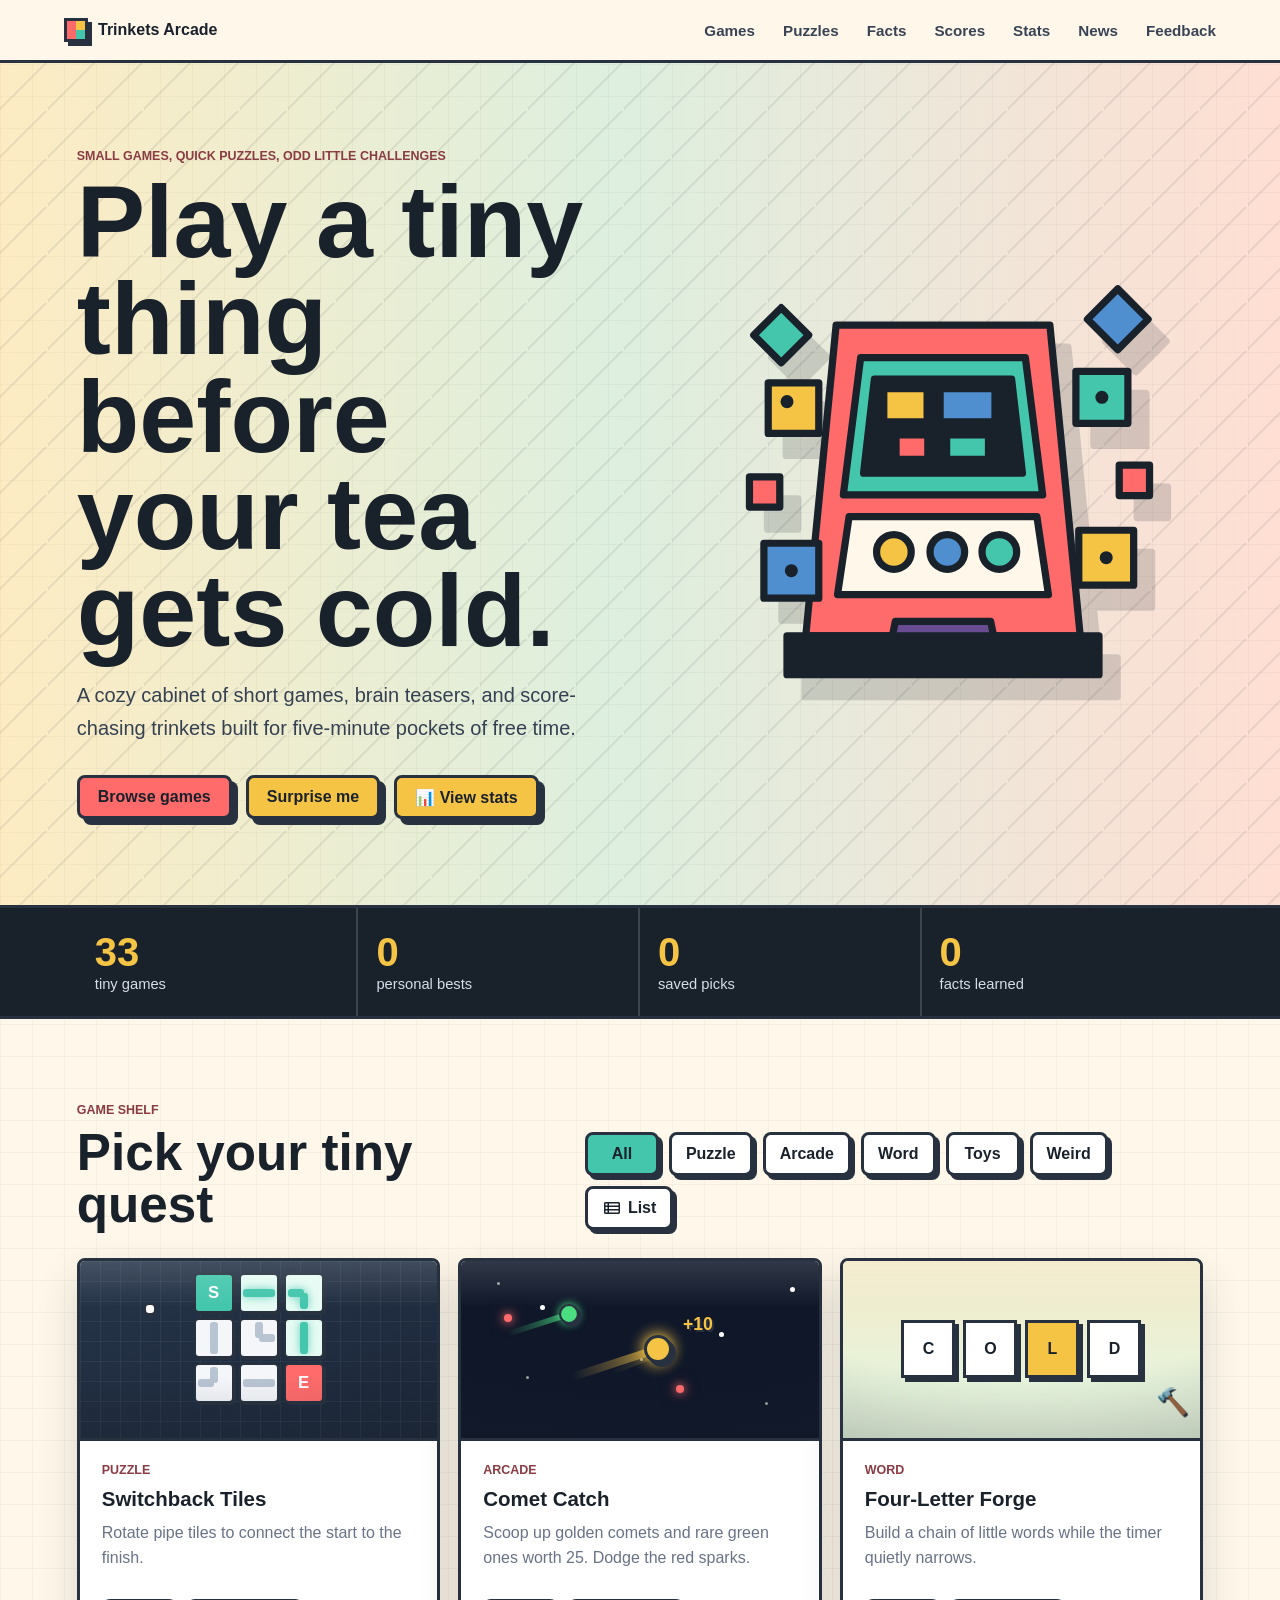
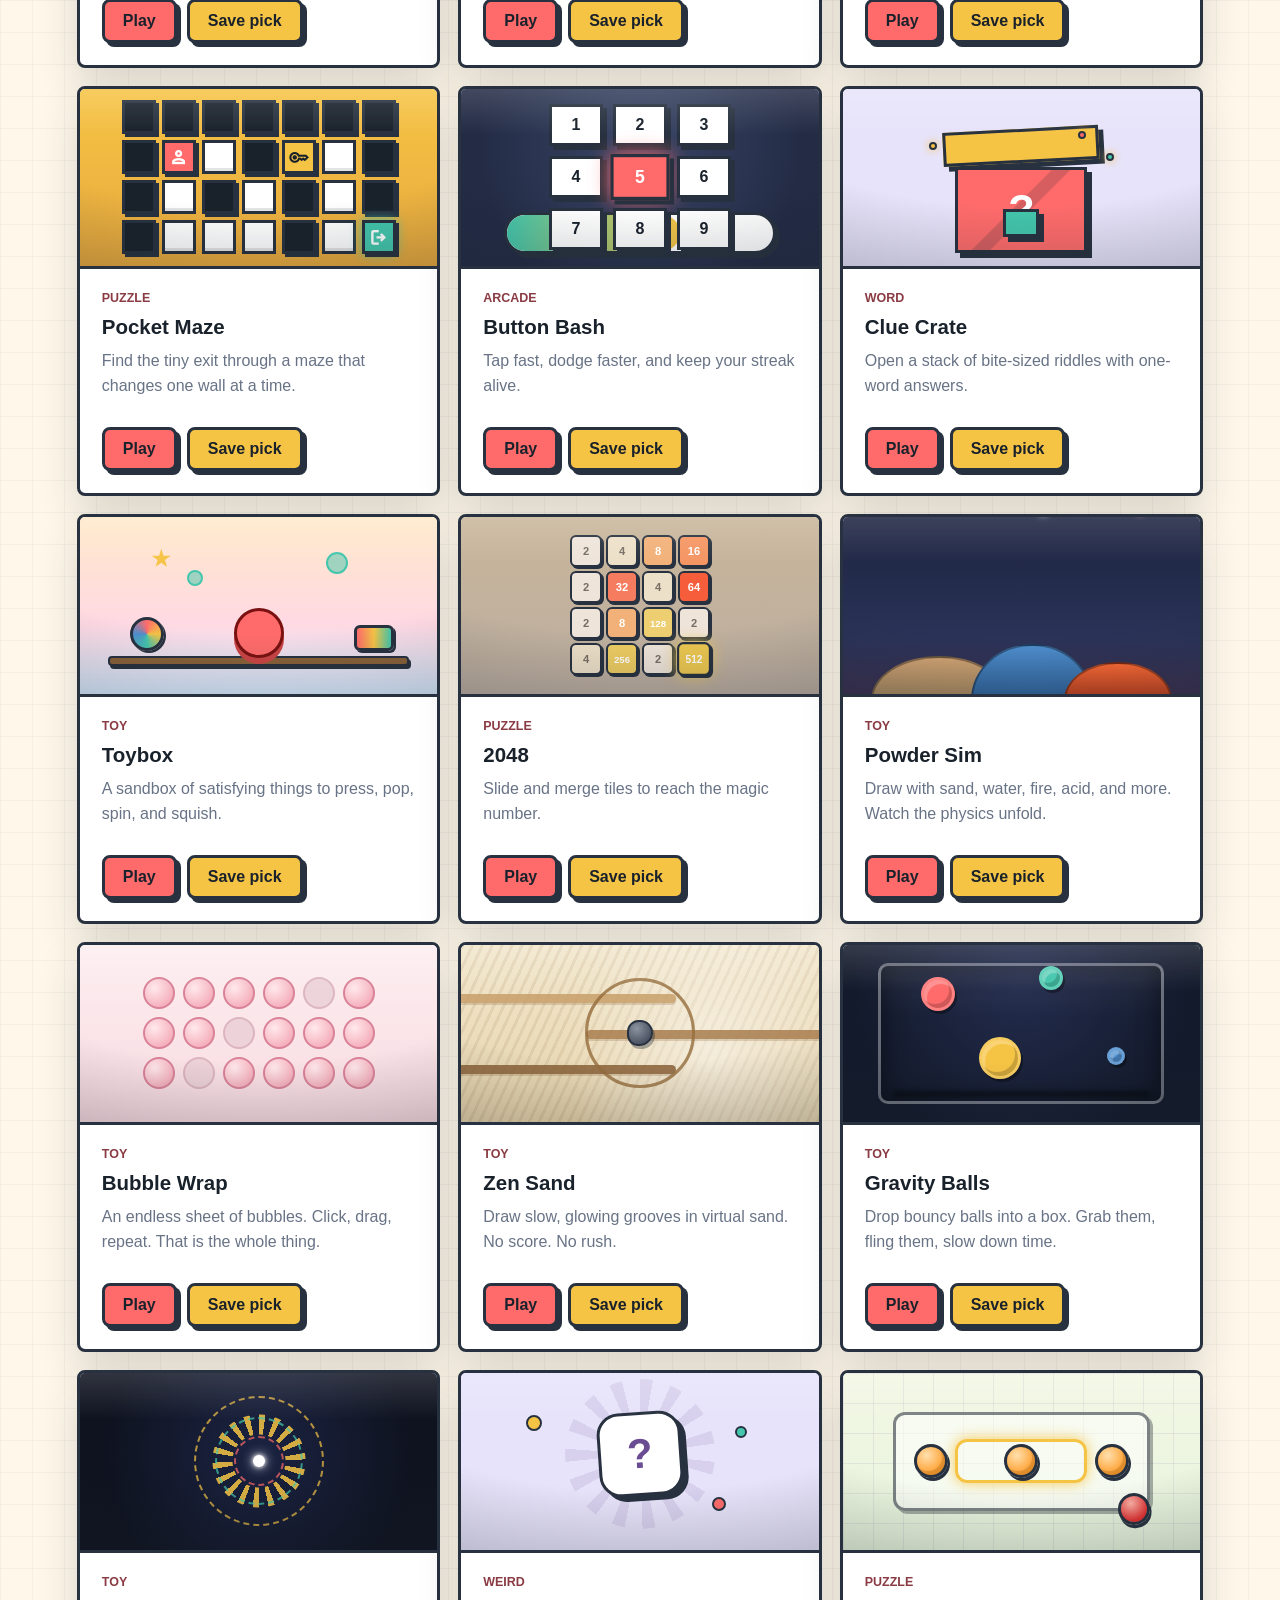
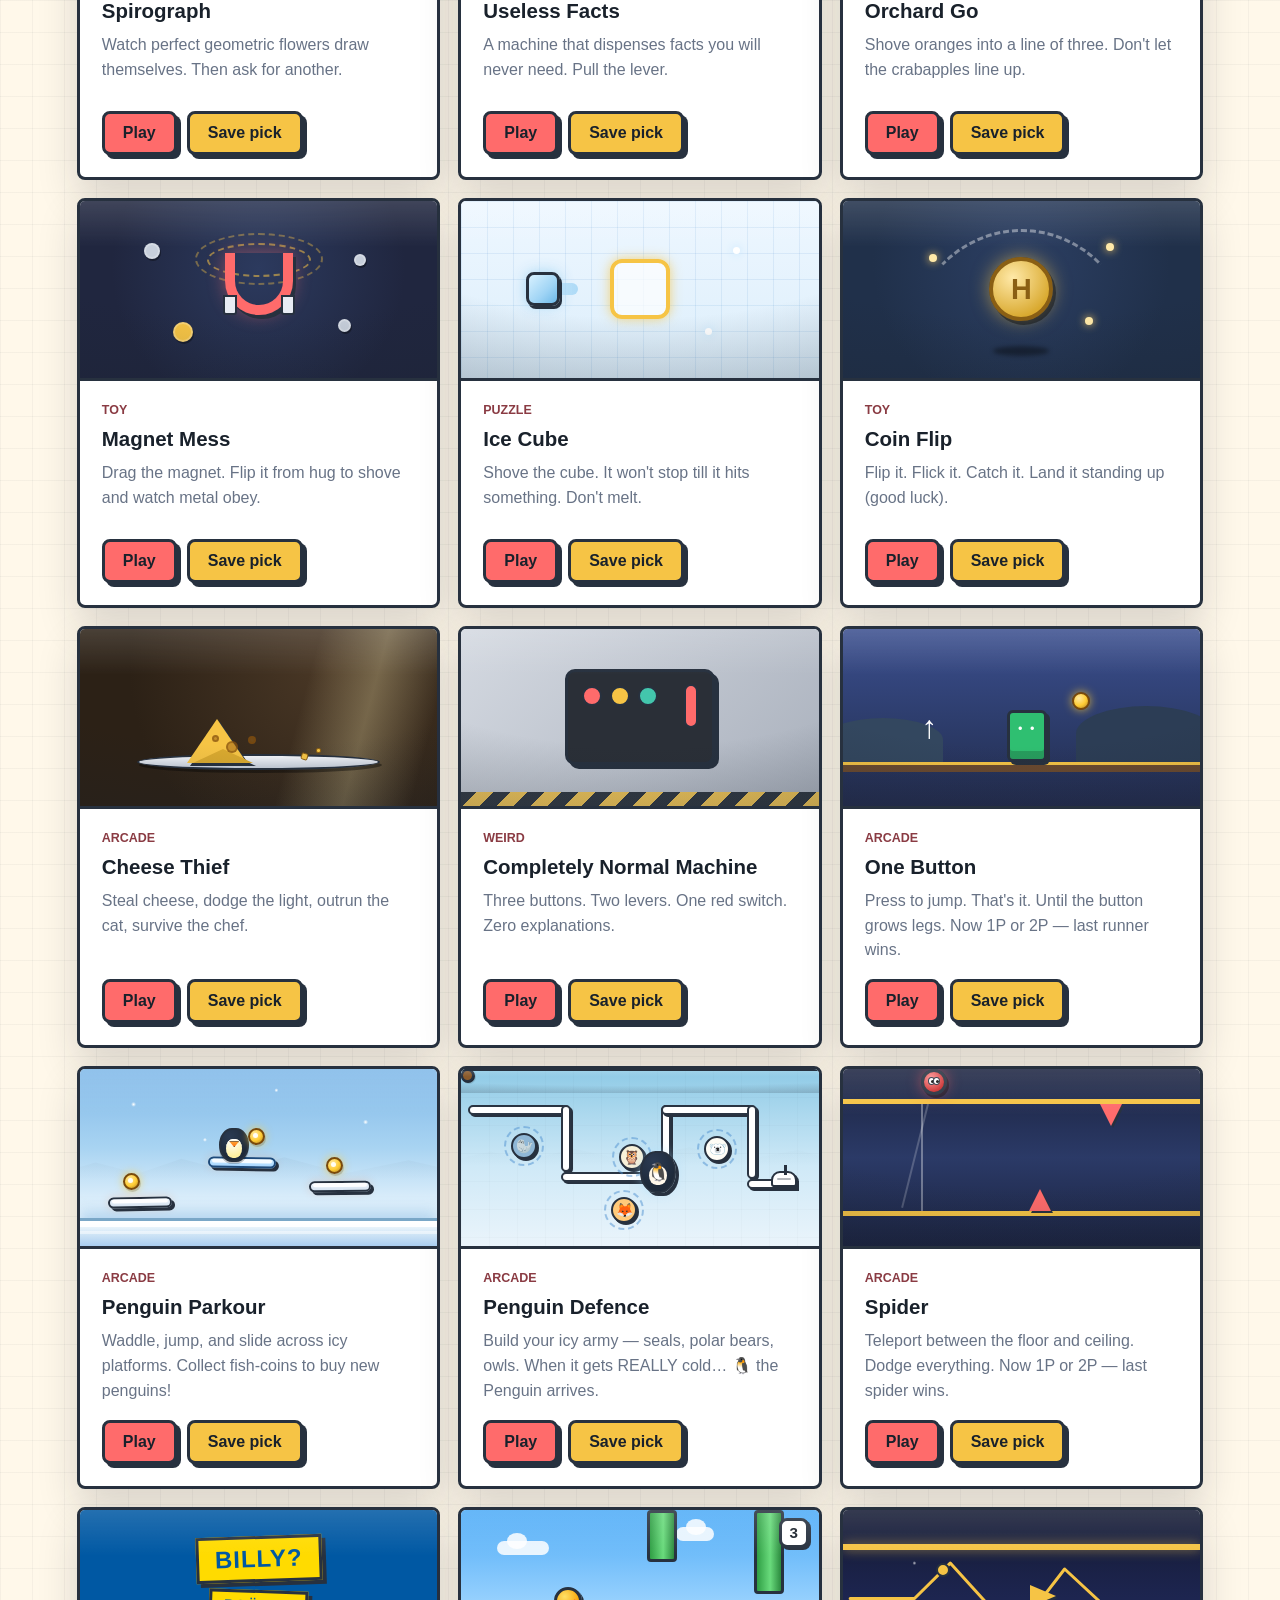
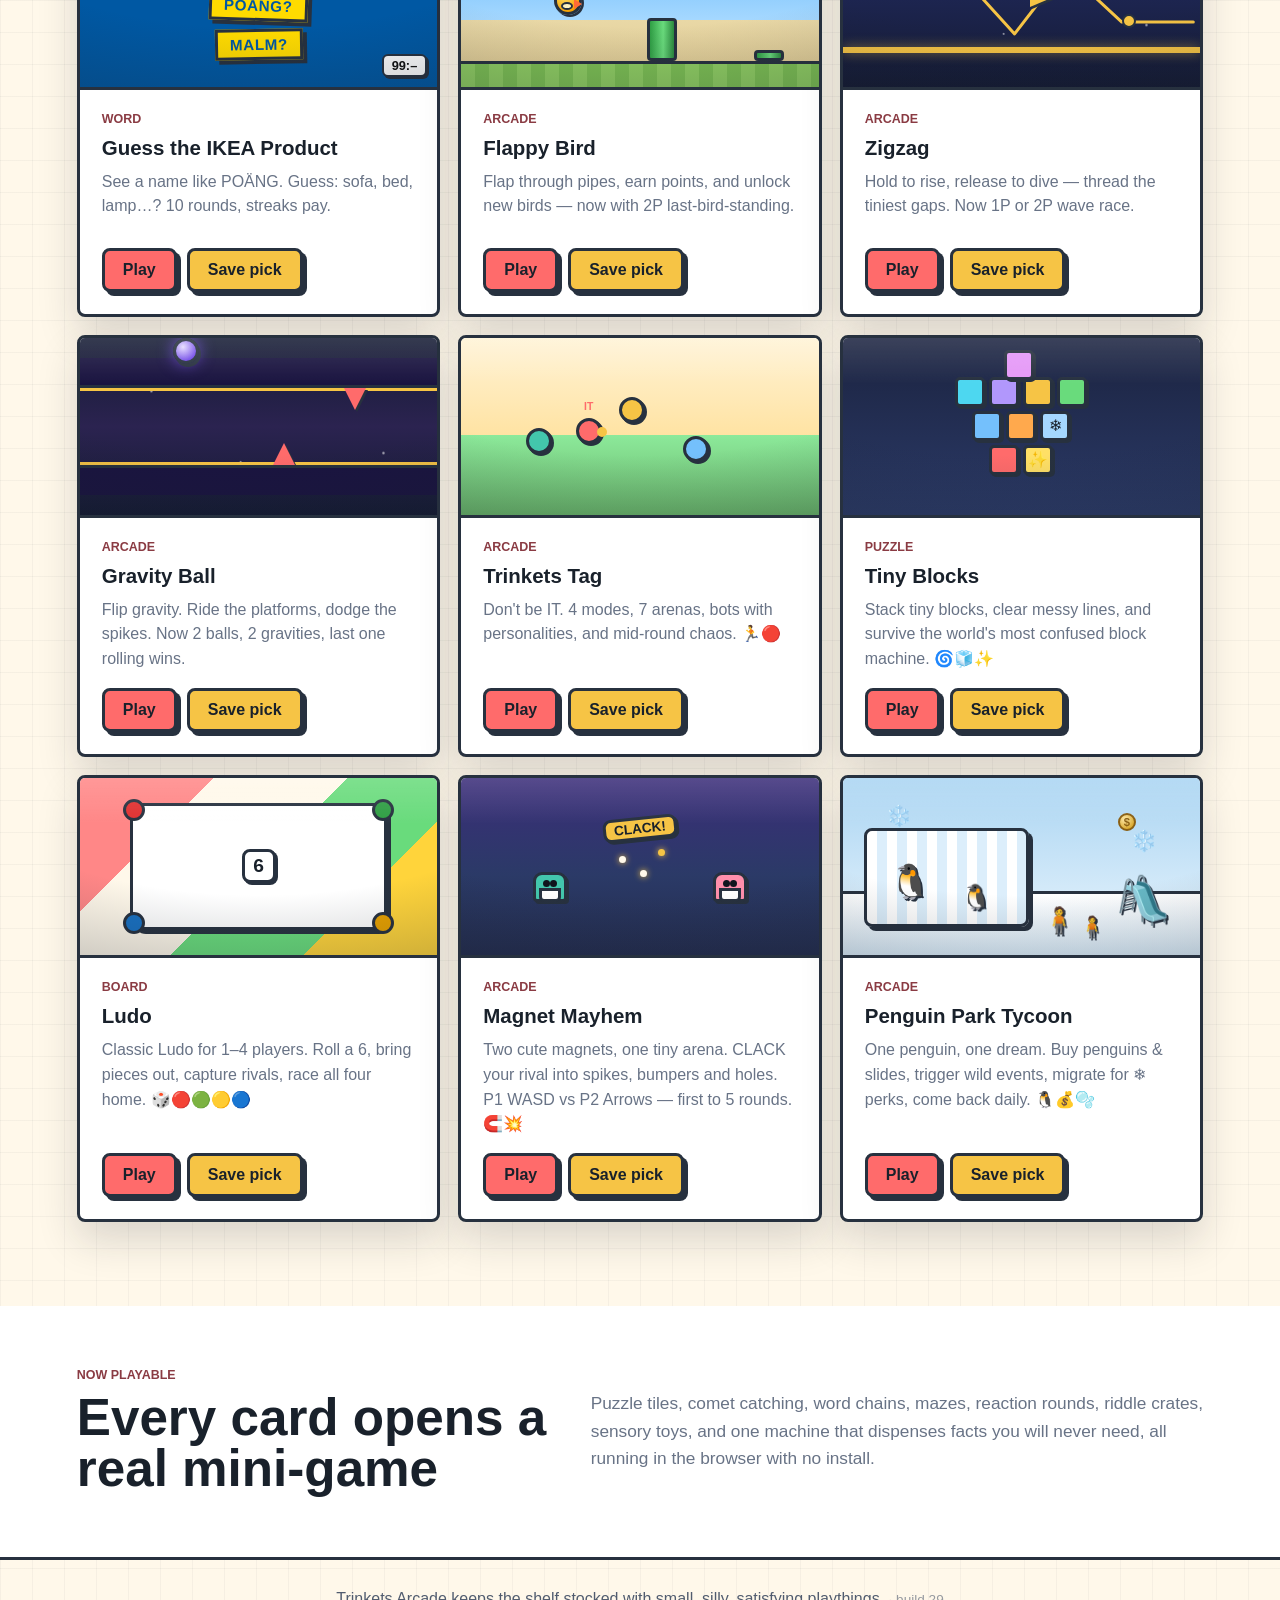
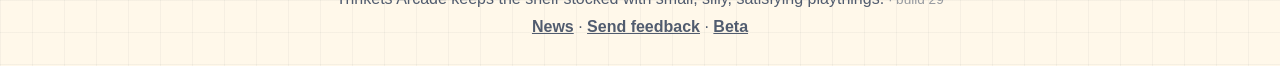
==== commit 24e3ebfe: "Stats: public popup, leaderboards stay beta" ====
--- a/index.html
+++ b/index.html
@@ -39,6 +39,7 @@
         <a href="#games" id="navFacts">Facts</a>
         <a href="#scores">Scores</a>
         <a href="#leaderboards" data-beta>Leaderboards</a>
+        <a href="#arcadeStats">Stats</a>
         <a href="news.html">News</a>
         <a href="feedback.html">Feedback</a>
       </nav>
@@ -57,6 +58,7 @@
             <a class="primary-button" href="#games">Browse games</a>
             <button class="secondary-button" id="surpriseBtn" type="button">Surprise me</button>
             <button class="secondary-button" id="lbOpenHero" data-beta type="button">🏆 View leaderboards</button>
+            <button class="secondary-button" id="statsOpenHero" type="button">📊 View stats</button>
           </div>
         </div>
         <img
@@ -112,6 +114,20 @@
             </div>
           </div>
           <div class="lb-all" id="lbAll" aria-label="Arcade champions"></div>
+        </div>
+      </div>
+
+      <div class="lb-popup" id="arcadeStats" hidden>
+        <div class="lb-popup-card" role="dialog" aria-modal="true" aria-labelledby="stats-title">
+          <div class="section-heading lb-popup-head">
+            <div>
+              <p class="eyebrow">Anonymous stats</p>
+              <h2 id="stats-title">Arcade stats</h2>
+            </div>
+            <button class="close-button" id="statsClose" type="button" aria-label="Close arcade stats">x</button>
+          </div>
+          <p class="lb-sub">Most played games, approximate visitors, top devices and browsers. Coarse buckets only — no accounts, no raw user-agents.</p>
+          <div class="lb-stats" id="lbStats" aria-label="Arcade stats"></div>
         </div>
       </div>
 
@@ -891,6 +907,6 @@
     <script src="magnet-mayhem.js?v=1"></script>
     <script src="tile-engine.js?v=29"></script>
     <script src="penguin-tycoon.js?v=29"></script>
-    <script src="leaderboards.js?v=4"></script>
+    <script src="leaderboards.js?v=8"></script>
   </body>
 </html>
--- a/styles.css
+++ b/styles.css
@@ -5381,6 +5381,10 @@
 
   .t-board-wrap {
     width: min(100%, 560px, calc(100vh - 560px));
+  }
+
+  .game-layout .t-board-wrap {
+    width: min(calc(100% - 16px), 560px, calc(100vh - 560px)) !important;
   }
 
   .pipe-grid {
@@ -6891,7 +6895,6 @@
 .game-layout .defence-stage,
 .game-layout .toybox-grid,
 .game-layout .bw-sheet,
-.game-layout .t-board-wrap,
 .game-layout .ludo-main,
 .game-layout .ludo-mid,
 .powder-canvas-wrap > .powder-canvas {
@@ -6941,6 +6944,17 @@
   overflow: hidden !important;
 }
 
+/* 2048: always stay square, viewport-capped (RULES law: no scroll, d-pad visible) */
+.game-layout .t-board-wrap {
+  flex: 0 0 auto !important;
+  width: min(calc(100% - 16px), 560px, calc(100dvh - 560px)) !important;
+  height: auto !important;
+  max-height: 100% !important;
+  aspect-ratio: 1 !important;
+  margin: 8px auto !important;
+  overflow: hidden !important;
+}
+
 /* ── News / releases page (reads GitHub Releases, newest first) ── */
 .news-hero {
   display: flex;
@@ -7329,6 +7343,100 @@
   font-weight: 900;
 }
 
+.lb-stats {
+  display: grid;
+  gap: 4px;
+  margin-top: 12px;
+  padding: 12px 14px;
+  background: white;
+  border: 3px solid var(--line);
+  border-radius: 10px;
+  box-shadow: 4px 4px 0 var(--line);
+}
+
+.lb-stats:empty {
+  display: none;
+}
+
+.lb-stats-line {
+  margin: 0;
+  font-size: 0.92rem;
+}
+
+.lb-stats-foot {
+  margin: 4px 0 0;
+  color: var(--muted);
+  font-size: 0.8rem;
+  font-weight: 700;
+}
+
+.lb-stats-charts {
+  display: grid;
+  grid-template-columns: repeat(3, minmax(0, 1fr));
+  gap: 12px;
+  margin-top: 10px;
+}
+
+.lb-chart-card {
+  padding: 10px;
+  background: var(--cream);
+  border: 2px solid var(--line);
+  border-radius: 8px;
+}
+
+.lb-chart-title {
+  margin: 0 0 8px;
+  font-size: 0.9rem;
+}
+
+.lb-chart-body {
+  display: grid;
+  gap: 8px;
+  justify-items: center;
+}
+
+.lb-donut {
+  width: 120px;
+  height: 120px;
+}
+
+.lb-donut-center {
+  font-size: 22px;
+  font-weight: 900;
+  fill: var(--ink);
+}
+
+.lb-legend {
+  display: grid;
+  gap: 4px;
+  width: 100%;
+  margin: 0;
+  padding: 0;
+  list-style: none;
+  font-size: 0.8rem;
+  font-weight: 700;
+}
+
+.lb-legend li {
+  display: flex;
+  align-items: center;
+  gap: 6px;
+}
+
+.lb-dot {
+  flex: 0 0 auto;
+  width: 12px;
+  height: 12px;
+  border: 2px solid var(--line);
+  border-radius: 50%;
+}
+
+@media (max-width: 640px) {
+  .lb-stats-charts {
+    grid-template-columns: 1fr;
+  }
+}
+
 .lb-layout {
   display: grid;
   grid-template-columns: minmax(220px, 320px) minmax(0, 1fr);
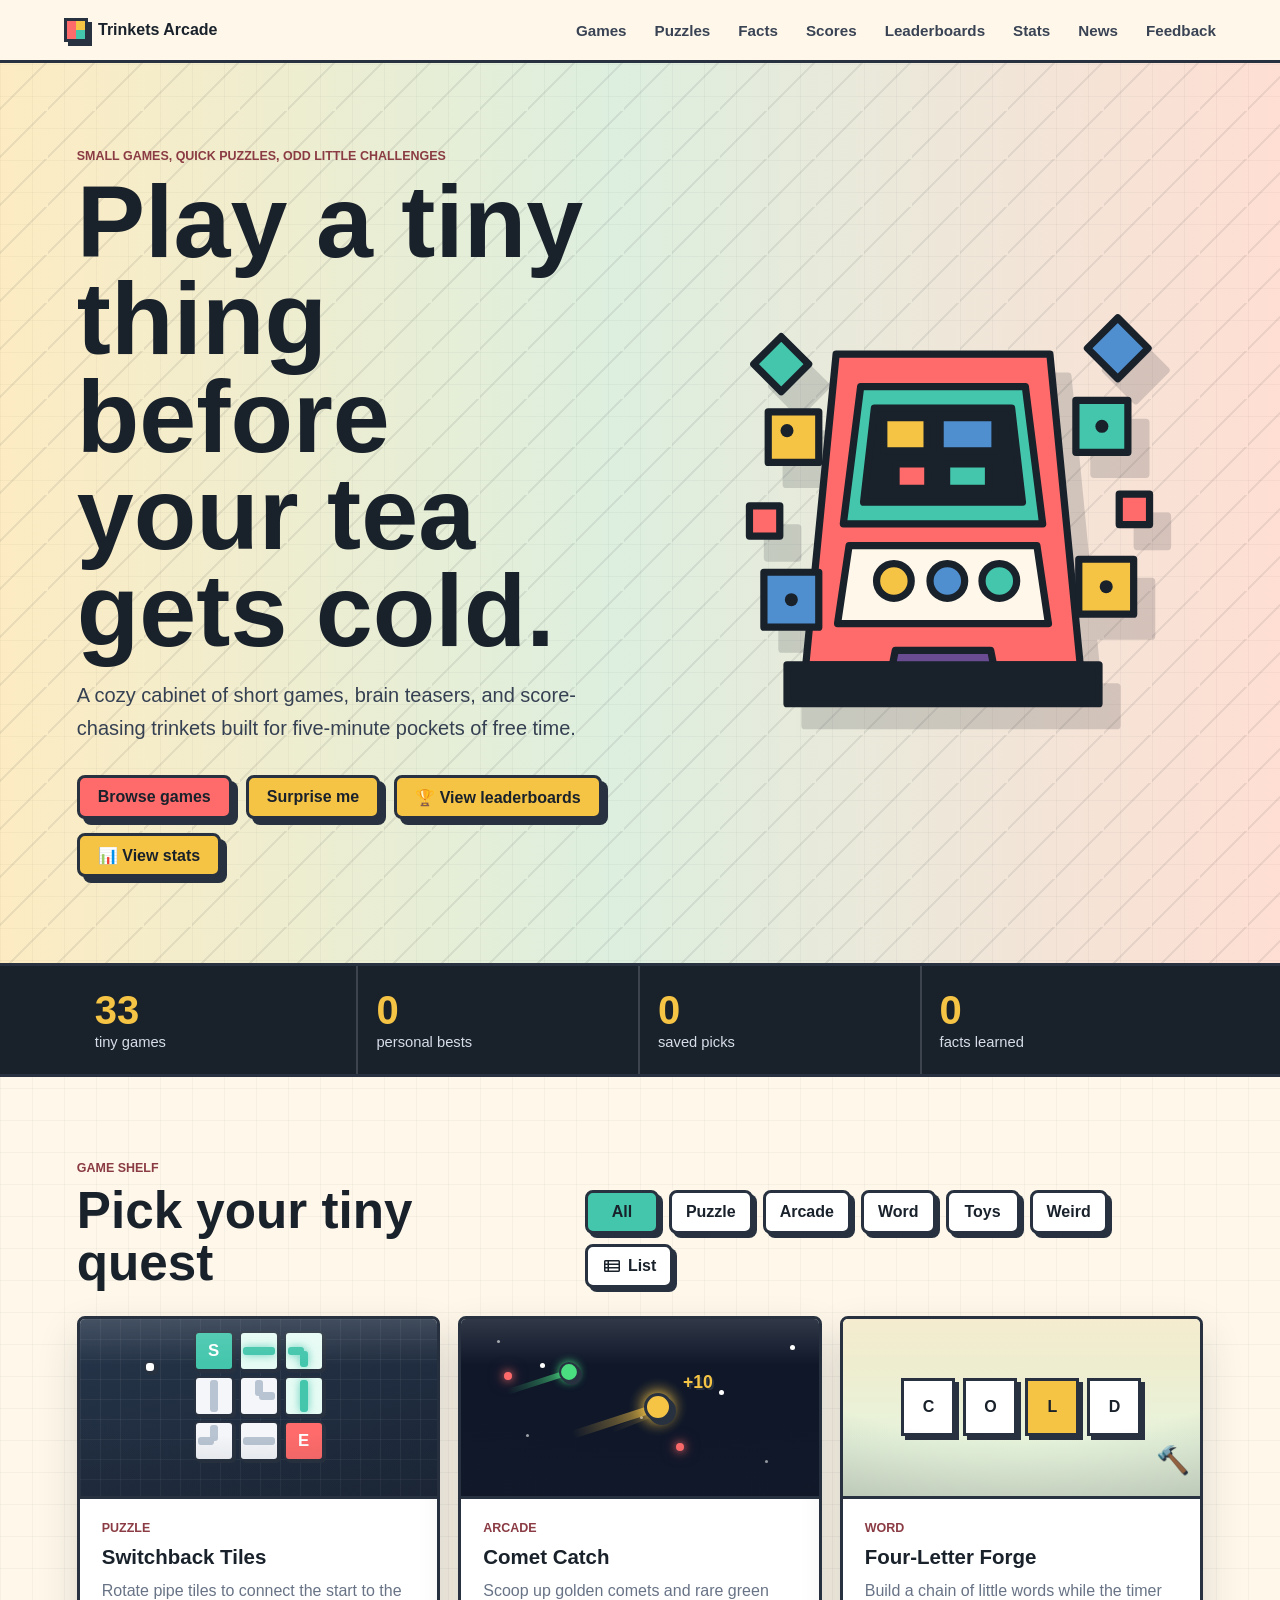
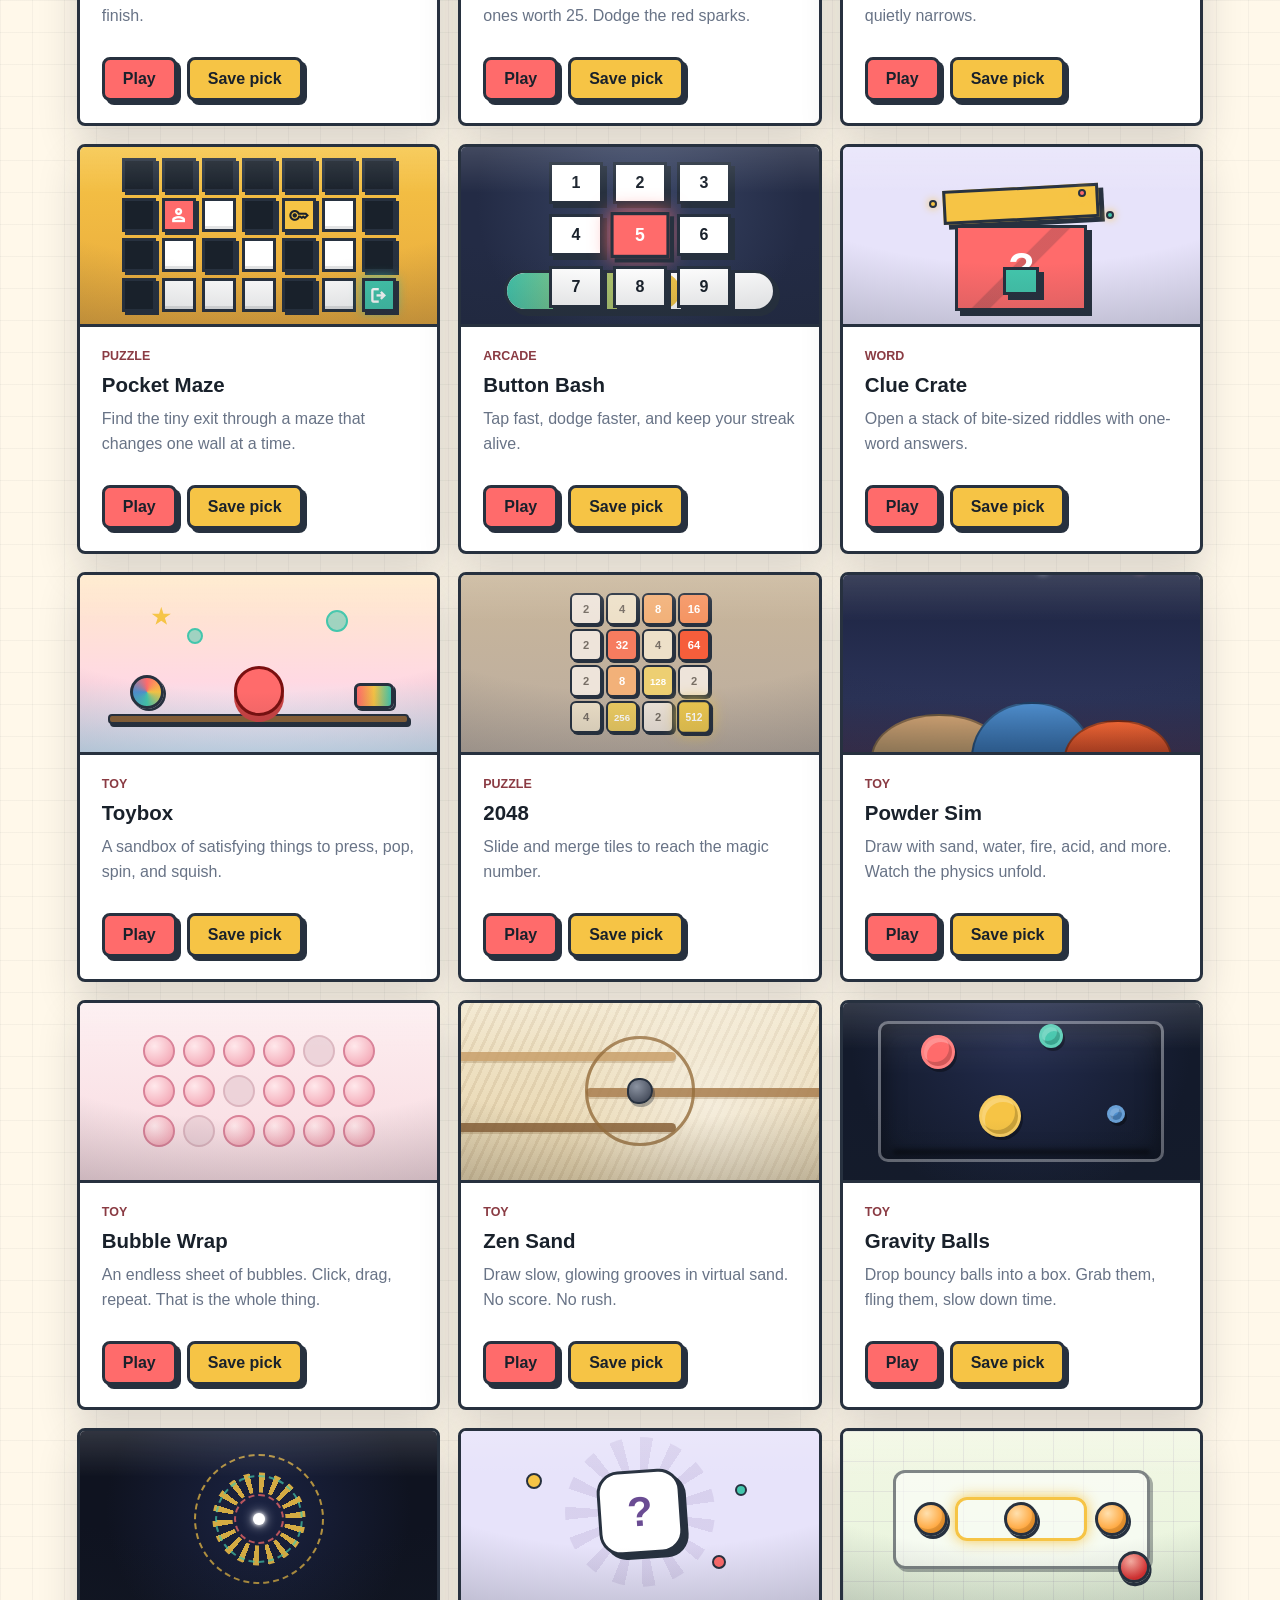
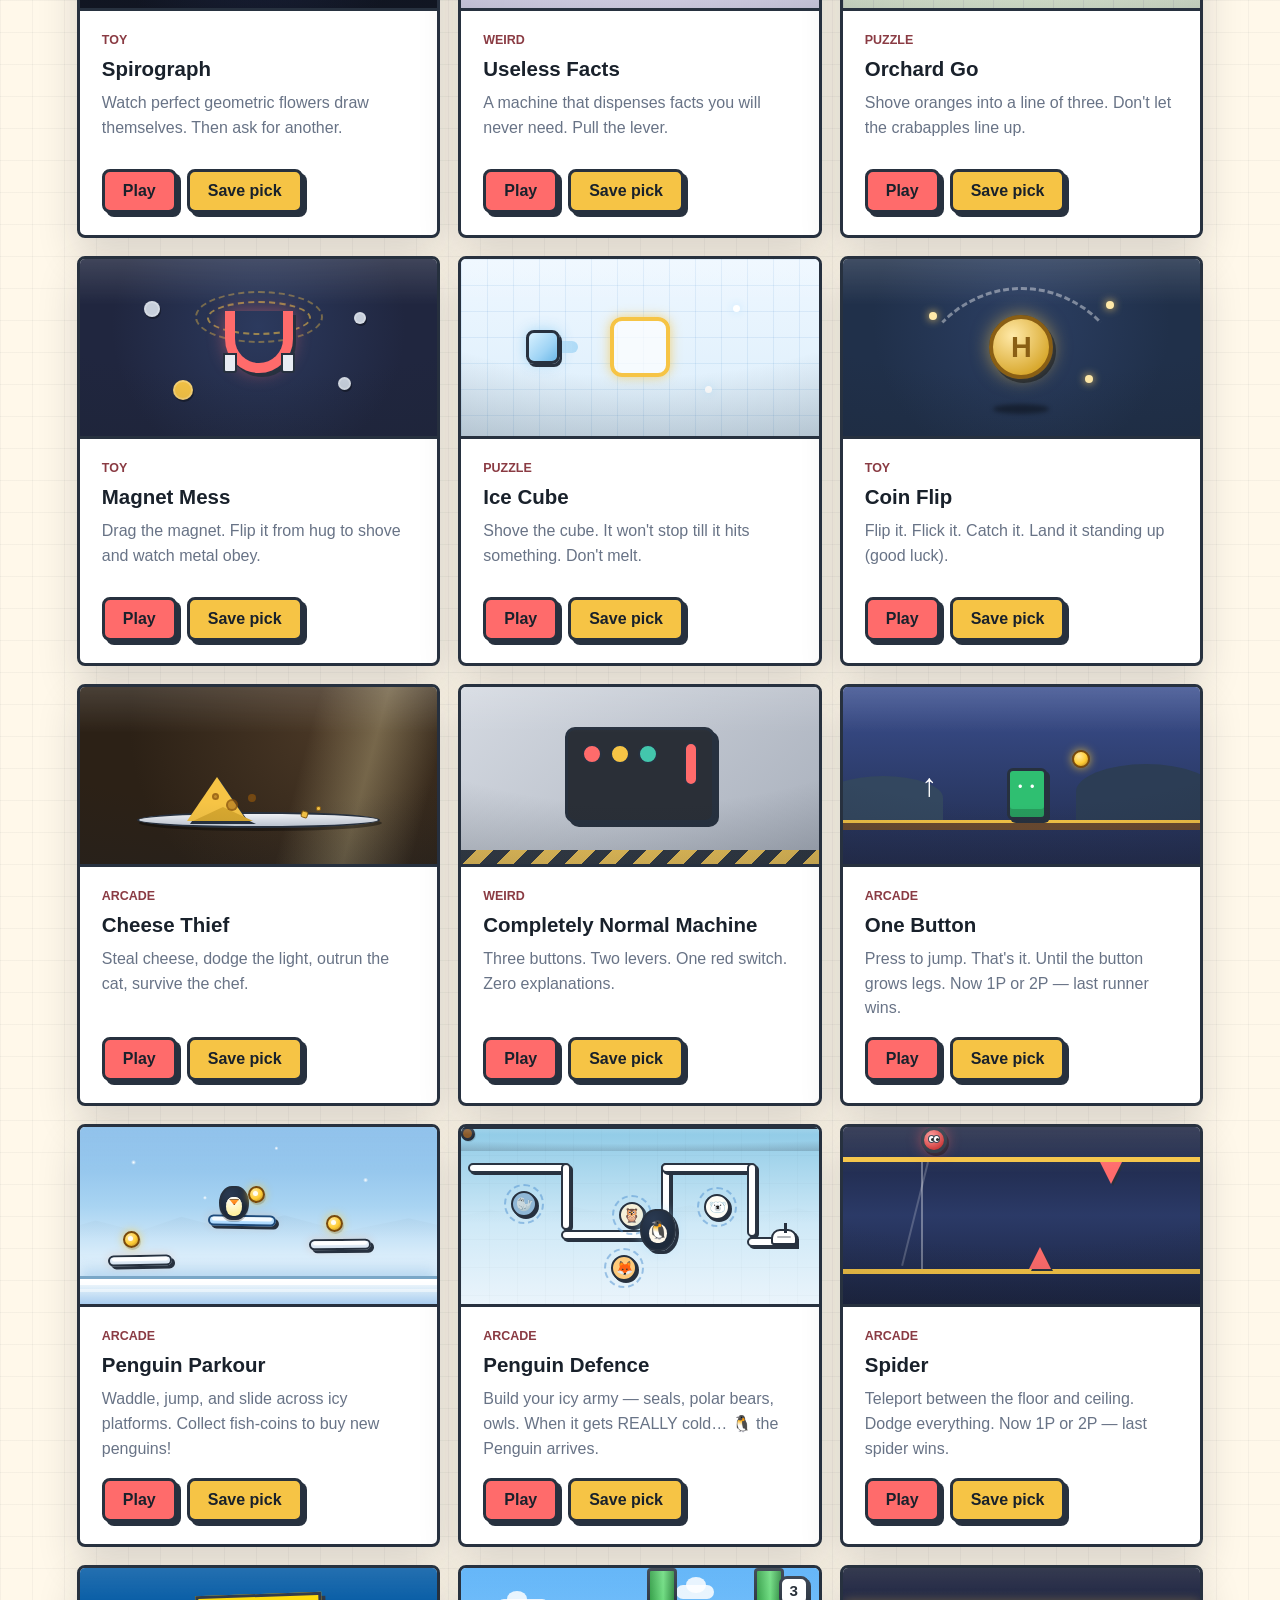
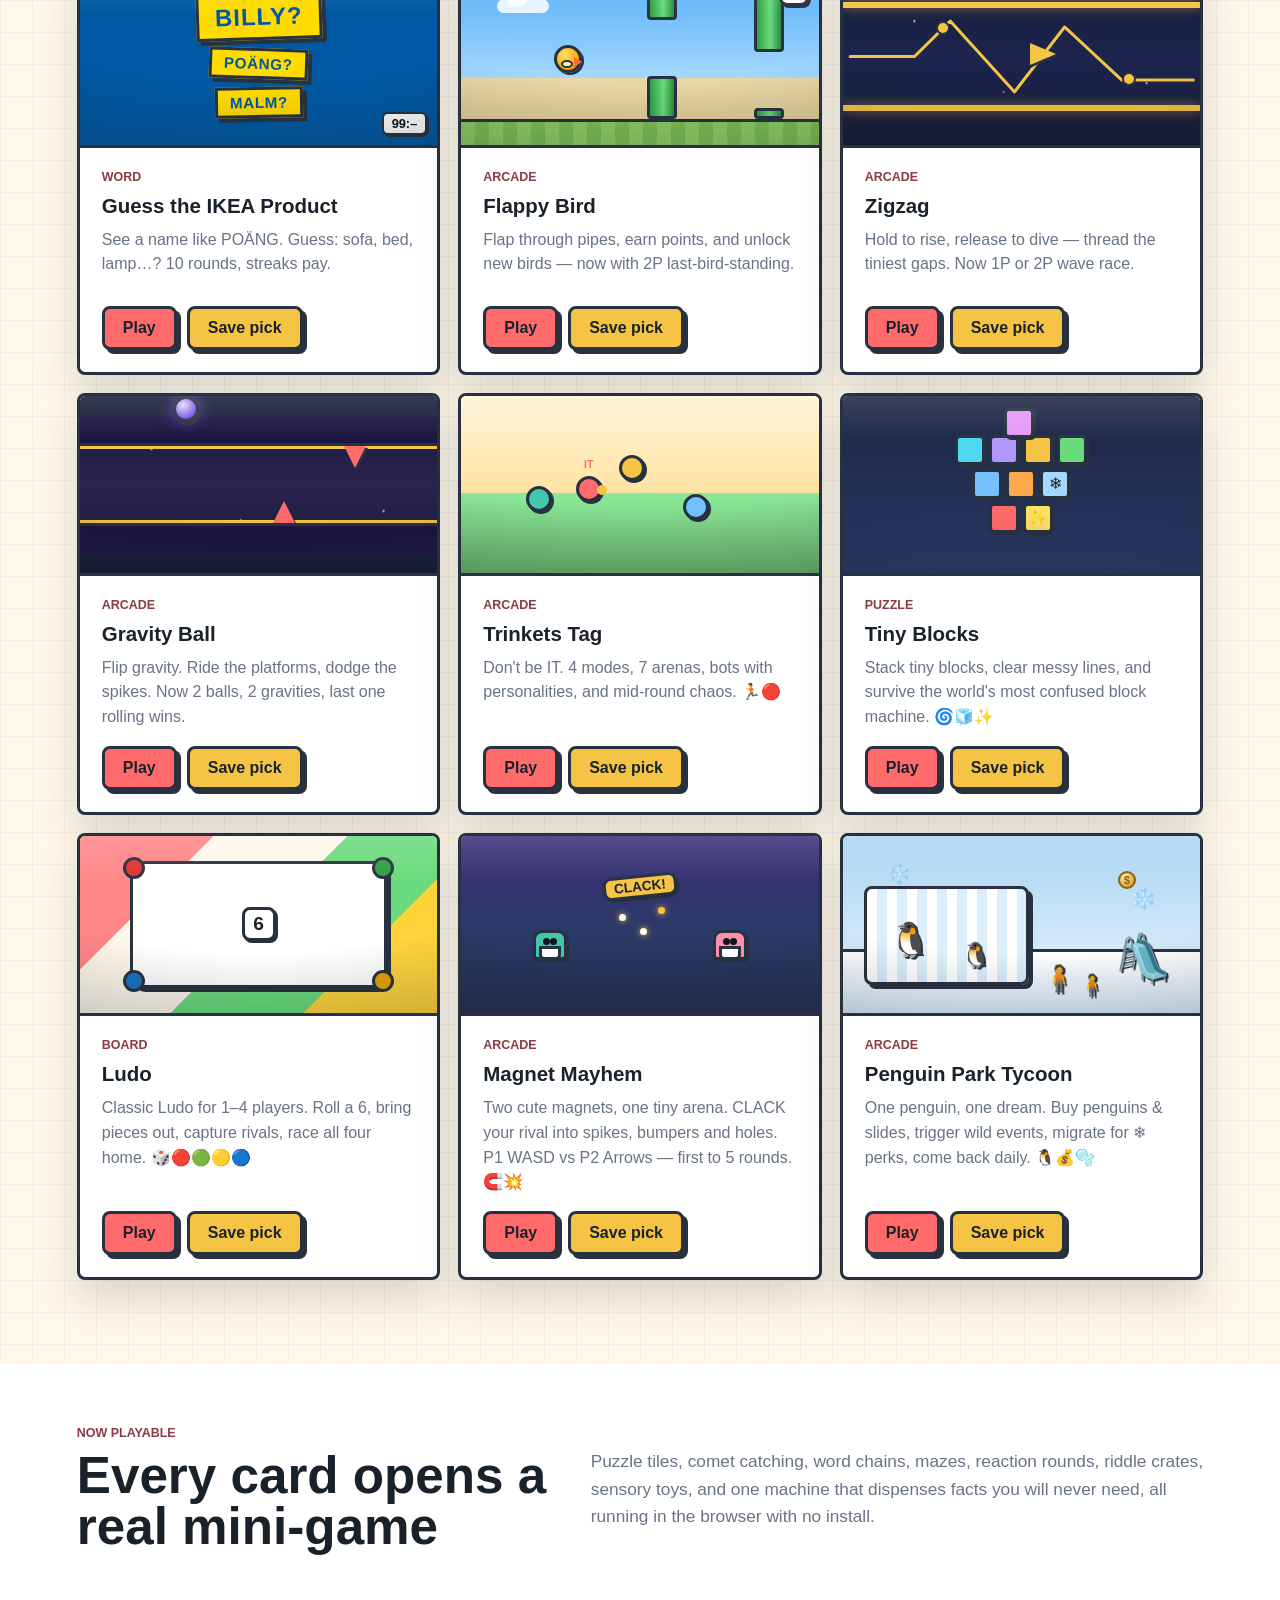
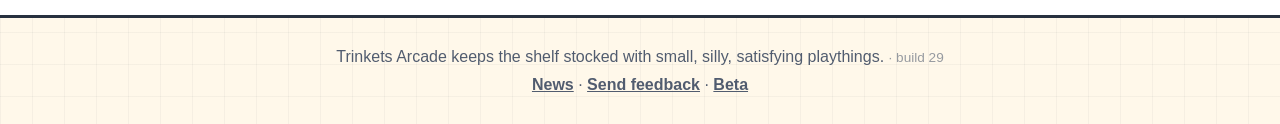
==== commit bd205431: "Leaderboards: public popup, badges and trophy shortcut for everyone" ====
--- a/index.html
+++ b/index.html
@@ -38,7 +38,7 @@
         <a href="#games" data-nav-filter="puzzle">Puzzles</a>
         <a href="#games" id="navFacts">Facts</a>
         <a href="#scores">Scores</a>
-        <a href="#leaderboards" data-beta>Leaderboards</a>
+        <a href="#leaderboards">Leaderboards</a>
         <a href="#arcadeStats">Stats</a>
         <a href="news.html">News</a>
         <a href="feedback.html">Feedback</a>
@@ -57,7 +57,7 @@
           <div class="hero-actions">
             <a class="primary-button" href="#games">Browse games</a>
             <button class="secondary-button" id="surpriseBtn" type="button">Surprise me</button>
-            <button class="secondary-button" id="lbOpenHero" data-beta type="button">🏆 View leaderboards</button>
+            <button class="secondary-button" id="lbOpenHero" type="button">🏆 View leaderboards</button>
             <button class="secondary-button" id="statsOpenHero" type="button">📊 View stats</button>
           </div>
         </div>
@@ -87,7 +87,7 @@
         </div>
       </section>
 
-      <div class="lb-popup" id="leaderboards" data-beta hidden>
+      <div class="lb-popup" id="leaderboards" hidden>
         <div class="lb-popup-card" role="dialog" aria-modal="true" aria-labelledby="lb-title">
           <div class="section-heading lb-popup-head">
             <div>
@@ -907,6 +907,6 @@
     <script src="magnet-mayhem.js?v=1"></script>
     <script src="tile-engine.js?v=29"></script>
     <script src="penguin-tycoon.js?v=29"></script>
-    <script src="leaderboards.js?v=8"></script>
+    <script src="leaderboards.js?v=10"></script>
   </body>
 </html>
